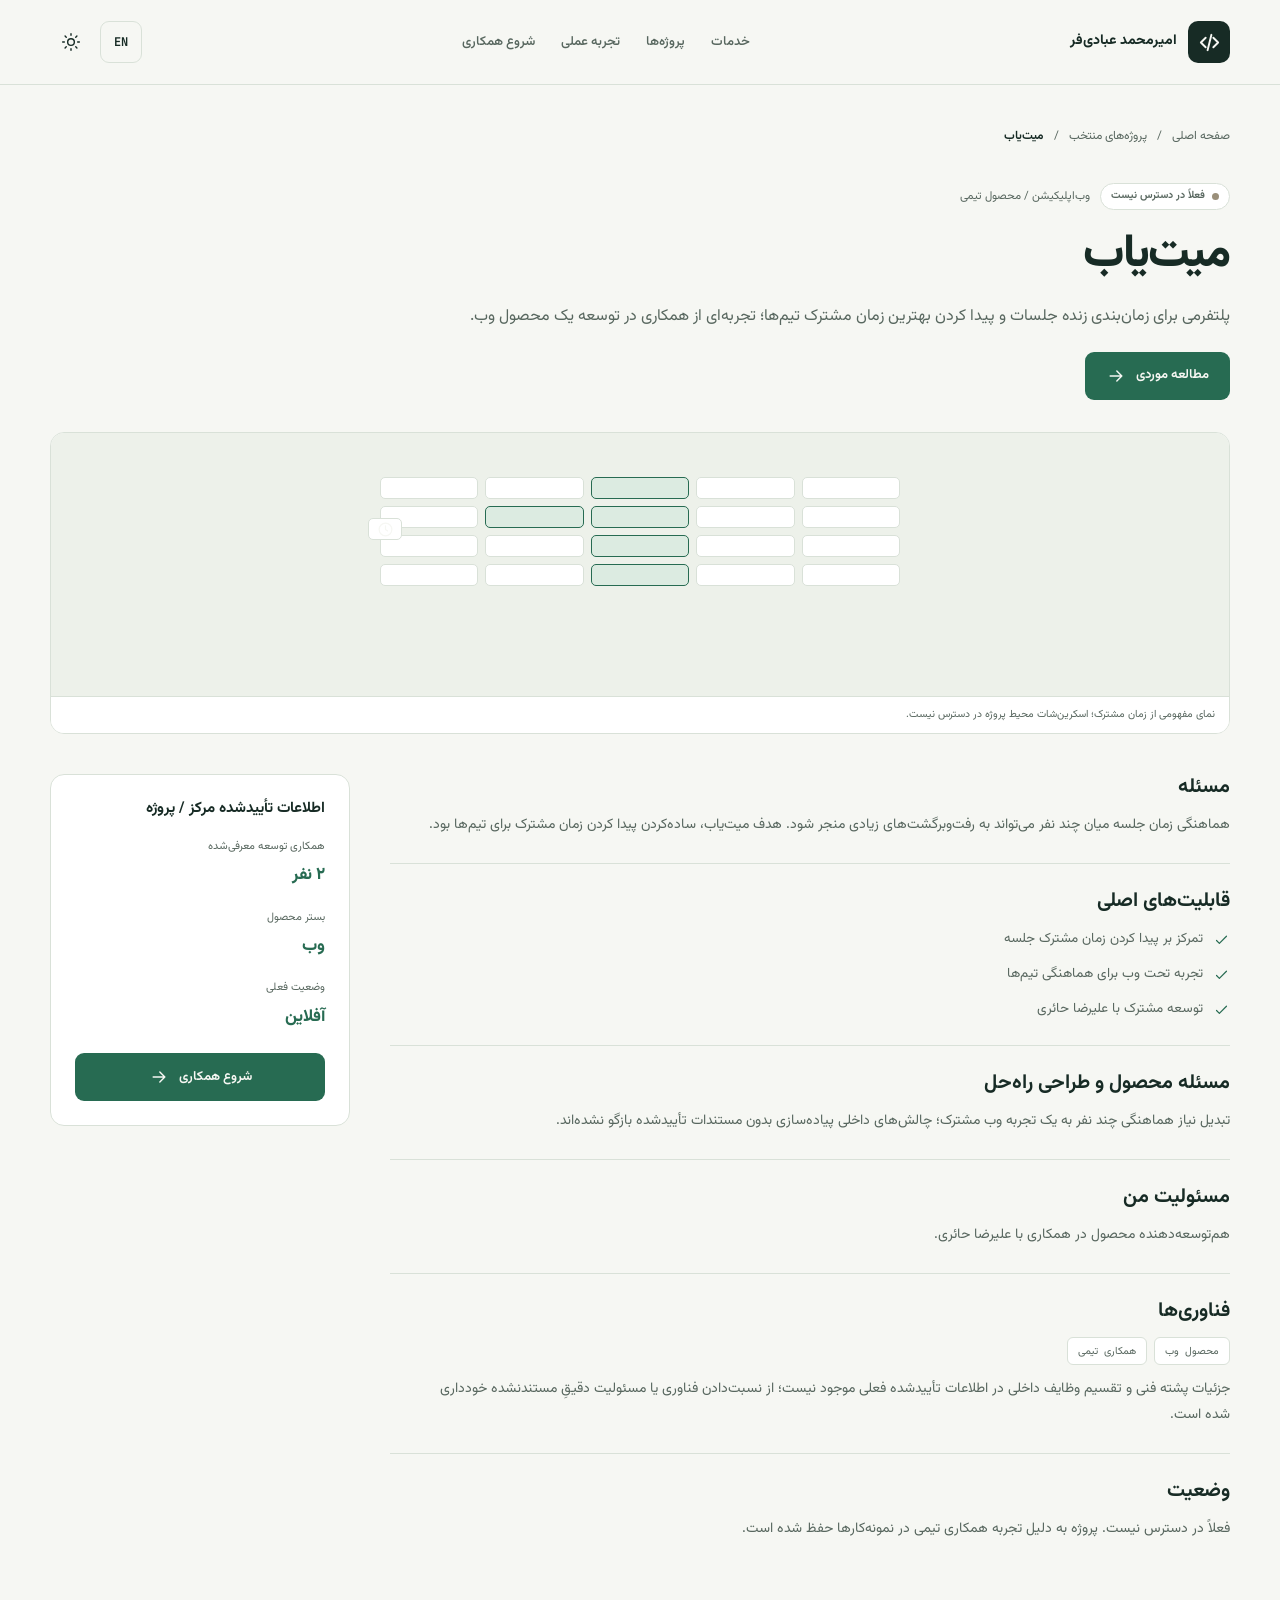
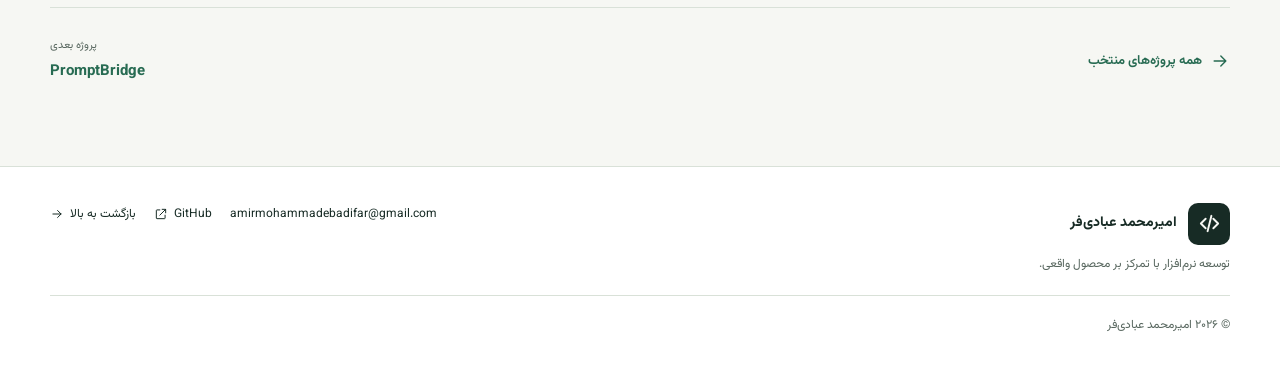
==== projects/meetyab/index.html @ 747ad08b "feat: rebuild bilingual portfolio with services, case studies and client contact Co-authored-by: are" ====
<!DOCTYPE html>
<html lang="fa-IR" dir="rtl" id="top">
<head>
<meta charset="utf-8">
<meta name="viewport" content="width=device-width, initial-scale=1">
<meta name="color-scheme" content="light dark">
<meta name="theme-color" content="#f6f7f3">
<title>میت‌یاب | undefined | امیرمحمد عبادی‌فر</title>
<meta name="description" content="پلتفرمی برای زمان‌بندی زنده جلسات و پیدا کردن بهترین زمان مشترک تیم‌ها؛ تجربه‌ای از همکاری در توسعه یک محصول وب.">
<meta name="author" content="امیرمحمد عبادی‌فر">
<meta name="robots" content="index, follow, max-image-preview:large">
<link rel="canonical" href="https://amirebadifar.ir/projects/meetyab/">
<link rel="alternate" hreflang="fa" href="https://amirebadifar.ir/projects/meetyab/">
<link rel="alternate" hreflang="en" href="https://amirebadifar.ir/en/projects/meetyab/">
<link rel="alternate" hreflang="x-default" href="https://amirebadifar.ir/projects/meetyab/">
<meta property="og:type" content="article">
<meta property="og:locale" content="fa_IR">
<meta property="og:locale:alternate" content="en_US">
<meta property="og:site_name" content="امیرمحمد عبادی‌فر">
<meta property="og:title" content="میت‌یاب | undefined | امیرمحمد عبادی‌فر">
<meta property="og:description" content="پلتفرمی برای زمان‌بندی زنده جلسات و پیدا کردن بهترین زمان مشترک تیم‌ها؛ تجربه‌ای از همکاری در توسعه یک محصول وب.">
<meta property="og:url" content="https://amirebadifar.ir/projects/meetyab/">
<meta property="og:image" content="https://amirebadifar.ir/assets/images/social-card.png">
<meta property="og:image:width" content="1200"><meta property="og:image:height" content="630">
<meta property="og:image:alt" content="میت‌یاب | undefined | امیرمحمد عبادی‌فر">
<meta name="twitter:card" content="summary_large_image">
<meta name="twitter:title" content="میت‌یاب | undefined | امیرمحمد عبادی‌فر"><meta name="twitter:description" content="پلتفرمی برای زمان‌بندی زنده جلسات و پیدا کردن بهترین زمان مشترک تیم‌ها؛ تجربه‌ای از همکاری در توسعه یک محصول وب.">
<meta name="twitter:image" content="https://amirebadifar.ir/assets/images/social-card.png">
<link rel="icon" href="/favicon.svg" type="image/svg+xml">
<link rel="icon" href="/assets/images/icon-192.png" type="image/png" sizes="192x192">
<link rel="apple-touch-icon" href="/assets/images/apple-touch-icon.png">
<link rel="manifest" href="/site.webmanifest">
<link rel="preload" href="/assets/fonts/vazirmatn-arabic.woff2" as="font" type="font/woff2" crossorigin>
<link rel="stylesheet" href="/assets/styles.css">
<script>
(() => { let t='light'; try { const s=localStorage.getItem('ae-theme'); t=s==='dark'||s==='light'?s:(matchMedia('(prefers-color-scheme: dark)').matches?'dark':'light'); } catch (_) { try { t=matchMedia('(prefers-color-scheme: dark)').matches?'dark':'light'; } catch (_) {} } document.documentElement.dataset.theme=t; document.querySelector('meta[name="theme-color"]').content=t==='dark'?'#101915':'#f6f7f3'; })();
</script>
<script type="application/ld+json">{
  "@context": "https://schema.org",
  "@graph": [
    {
      "@type": "WebSite",
      "@id": "https://amirebadifar.ir/#website",
      "url": "https://amirebadifar.ir/",
      "name": "امیرمحمد عبادی‌فر",
      "inLanguage": "fa-IR",
      "publisher": {
        "@id": "https://amirebadifar.ir/#person"
      }
    },
    {
      "@type": "Person",
      "@id": "https://amirebadifar.ir/#person",
      "name": "امیرمحمد عبادی‌فر",
      "alternateName": [
        "امیرمحمد عبادی‌فر",
        "Amir Mohammad Ebadifar",
        "Amir Ebadifar"
      ],
      "url": "https://amirebadifar.ir/",
      "jobTitle": "Full-Stack Developer with a strong focus on .NET Backend Development",
      "email": "amirmohammadebadifar@gmail.com",
      "telephone": "+989944824375",
      "sameAs": [
        "https://github.com/amirebadifar87"
      ],
      "knowsAbout": [
        "C#",
        "ASP.NET Core",
        "Entity Framework Core",
        "REST API",
        "Software Architecture",
        "SQL Server",
        "Redis",
        "MongoDB",
        "Meilisearch",
        "Blazor",
        "ML.NET",
        "Semantic Kernel",
        "Docker",
        "Linux",
        "Git",
        "NestJS"
      ]
    },
    {
      "@type": "CreativeWork",
      "@id": "https://amirebadifar.ir/projects/meetyab/#project",
      "name": "میت‌یاب",
      "description": "پلتفرمی برای زمان‌بندی زنده جلسات و پیدا کردن بهترین زمان مشترک تیم‌ها؛ تجربه‌ای از همکاری در توسعه یک محصول وب.",
      "url": "https://amirebadifar.ir/projects/meetyab/",
      "inLanguage": "fa-IR",
      "creator": {
        "@id": "https://amirebadifar.ir/#person"
      },
      "creativeWorkStatus": "Currently unavailable"
    },
    {
      "@type": "BreadcrumbList",
      "itemListElement": [
        {
          "@type": "ListItem",
          "position": 1,
          "name": "صفحه اصلی",
          "item": "https://amirebadifar.ir/"
        },
        {
          "@type": "ListItem",
          "position": 2,
          "name": "پروژه‌های منتخب",
          "item": "https://amirebadifar.ir/#projects"
        },
        {
          "@type": "ListItem",
          "position": 3,
          "name": "میت‌یاب",
          "item": "https://amirebadifar.ir/projects/meetyab/"
        }
      ]
    }
  ]
}</script>
<script type="application/json" id="site-data">{
  "lang": "fa",
  "messages": {
    "eyebrow": "شروع همکاری",
    "heading": "ایده‌ای برای یک محصول نرم‌افزاری دارید؟",
    "intro": "خوشحال می‌شوم درباره آن صحبت کنیم و راهکار مناسبی برای پیاده‌سازی‌اش پیدا کنیم.",
    "emailLabel": "ایمیل",
    "phoneLabel": "تماس مستقیم",
    "githubLabel": "گیت‌هاب",
    "pdf": "دریافت رزومه PDF",
    "print": "چاپ رزومه",
    "formTitle": "درباره پروژه‌تان بنویسید",
    "formNote": "این فرم اطلاعات را به سرور ارسال نمی‌کند؛ پس از اعتبارسنجی، متن درخواست را برای ارسال از طریق برنامه ایمیل شما آماده می‌کند.",
    "name": "نام شما",
    "email": "ایمیل شما",
    "type": "نوع همکاری",
    "message": "توضیح پروژه",
    "namePlaceholder": "نام یا نام کسب‌وکار",
    "emailPlaceholder": "you@example.com",
    "messagePlaceholder": "مسئله، هدف و خروجی مورد انتظار شما چیست؟",
    "types": [
      "وب‌سایت یا سامانه اختصاصی",
      "Backend و API",
      "پنل مدیریت / سامانه سازمانی",
      "پایگاه داده یا یکپارچه‌سازی",
      "قابلیت هوش مصنوعی",
      "استقرار یا همکاری دیگر"
    ],
    "submit": "آماده‌سازی ایمیل درخواست",
    "copy": "کپی متن درخواست",
    "required": "این فیلد الزامی است.",
    "invalidEmail": "یک ایمیل معتبر وارد کنید.",
    "shortMessage": "لطفاً توضیح پروژه را حداقل در ۲۰ کاراکتر بنویسید.",
    "prepared": "متن درخواست آماده شد. اگر برنامه ایمیل باز نشد، از دکمه کپی متن استفاده کنید و به نشانی بالا ایمیل بزنید.",
    "copied": "متن درخواست کپی شد؛ آن را در ایمیل خود قرار دهید.",
    "copyFailed": "کپی خودکار ممکن نیست؛ متن فرم را به‌صورت دستی انتخاب کنید.",
    "mailSubject": "درخواست همکاری روی پروژه نرم‌افزاری",
    "mailName": "نام",
    "mailEmail": "ایمیل",
    "mailType": "نوع همکاری",
    "mailMessage": "توضیح پروژه"
  },
  "email": "amirmohammadebadifar@gmail.com",
  "siteUrl": "https://amirebadifar.ir/"
}</script>
<script src="/assets/main.js" defer></script>
<noscript><style>.theme-toggle,.menu-toggle,.print-trigger,.copy-request{display:none!important}.primary-nav{display:flex!important;position:static!important;flex-wrap:wrap}.reading-progress{display:none}[data-reveal]{opacity:1!important;transform:none!important}</style></noscript>
</head>
<body>
<svg class="svg-symbols" xmlns="http://www.w3.org/2000/svg" aria-hidden="true" focusable="false">
  <symbol id="i-logo" viewBox="0 0 24 24"><path d="m8 7-5 5 5 5M16 7l5 5-5 5M14 4l-4 16"/></symbol>
  <symbol id="i-arrow" viewBox="0 0 24 24"><path d="M5 12h14m-6-6 6 6-6 6"/></symbol>
  <symbol id="i-external" viewBox="0 0 24 24"><path d="M14 4h6v6M20 4 10 14M19 14v5a1 1 0 0 1-1 1H5a1 1 0 0 1-1-1V6a1 1 0 0 1 1-1h5"/></symbol>
  <symbol id="i-mail" viewBox="0 0 24 24"><rect x="3" y="5" width="18" height="14" rx="2"/><path d="m3 7 9 6 9-6"/></symbol>
  <symbol id="i-phone" viewBox="0 0 24 24"><path d="M5 4h4l2 5-2.5 1.5a12 12 0 0 0 5 5L15 13l5 2v4a2 2 0 0 1-2 2A16 16 0 0 1 3 6a2 2 0 0 1 2-2Z"/></symbol>
  <symbol id="i-github" viewBox="0 0 24 24"><path d="M12 2a10 10 0 0 0-3.16 19.49c.5.09.68-.22.68-.48v-1.7c-2.78.6-3.37-1.34-3.37-1.34-.45-1.16-1.11-1.47-1.11-1.47-.91-.62.07-.61.07-.61 1 .07 1.53 1.03 1.53 1.03.9 1.53 2.34 1.09 2.91.83.09-.65.35-1.09.63-1.34-2.22-.25-4.56-1.11-4.56-4.94 0-1.09.39-1.98 1.03-2.68-.1-.25-.45-1.27.1-2.65 0 0 .84-.27 2.75 1.02A9.56 9.56 0 0 1 12 6.8c.85 0 1.71.11 2.51.34 1.91-1.29 2.75-1.02 2.75-1.02.55 1.38.2 2.4.1 2.65.64.7 1.03 1.59 1.03 2.68 0 3.84-2.34 4.68-4.57 4.93.36.31.68.92.68 1.85v2.74c0 .27.18.58.69.48A10 10 0 0 0 12 2Z"/></symbol>
  <symbol id="i-sun" viewBox="0 0 24 24"><circle cx="12" cy="12" r="4"/><path d="M12 2v2m0 16v2M2 12h2m16 0h2M4.9 4.9l1.4 1.4m11.4 11.4 1.4 1.4M19.1 4.9l-1.4 1.4M6.3 17.7l-1.4 1.4"/></symbol>
  <symbol id="i-moon" viewBox="0 0 24 24"><path d="M20 14.5A8.5 8.5 0 0 1 9.5 4 8.5 8.5 0 1 0 20 14.5Z"/></symbol>
  <symbol id="i-menu" viewBox="0 0 24 24"><path d="M4 7h16M4 12h16M4 17h16"/></symbol>
  <symbol id="i-close" viewBox="0 0 24 24"><path d="m6 6 12 12M18 6 6 18"/></symbol>
  <symbol id="i-download" viewBox="0 0 24 24"><path d="M12 3v12m-5-5 5 5 5-5M4 17v3h16v-3"/></symbol>
  <symbol id="i-print" viewBox="0 0 24 24"><path d="M7 8V3h10v5M7 17H4V9h16v8h-3M7 14h10v7H7z"/></symbol>
  <symbol id="i-copy" viewBox="0 0 24 24"><rect x="8" y="8" width="12" height="12" rx="2"/><path d="M16 8V4H4v12h4"/></symbol>
  <symbol id="i-check" viewBox="0 0 24 24"><path d="m5 12 4 4L19 6"/></symbol>
  <symbol id="i-layout" viewBox="0 0 24 24"><rect x="3" y="4" width="18" height="16" rx="2"/><path d="M3 9h18M9 9v11"/></symbol>
  <symbol id="i-code" viewBox="0 0 24 24"><path d="m8 7-5 5 5 5M16 7l5 5-5 5M14 4l-4 16"/></symbol>
  <symbol id="i-dashboard" viewBox="0 0 24 24"><rect x="3" y="3" width="8" height="8" rx="1"/><rect x="13" y="3" width="8" height="5" rx="1"/><rect x="13" y="10" width="8" height="11" rx="1"/><rect x="3" y="13" width="8" height="8" rx="1"/></symbol>
  <symbol id="i-database" viewBox="0 0 24 24"><ellipse cx="12" cy="5" rx="8" ry="3"/><path d="M4 5v14c0 1.7 3.6 3 8 3s8-1.3 8-3V5M4 12c0 1.7 3.6 3 8 3s8-1.3 8-3"/></symbol>
  <symbol id="i-link" viewBox="0 0 24 24"><path d="M10 13a5 5 0 0 0 7 0l3-3a5 5 0 0 0-7-7l-1.5 1.5M14 11a5 5 0 0 0-7 0l-3 3a5 5 0 0 0 7 7l1.5-1.5"/></symbol>
  <symbol id="i-spark" viewBox="0 0 24 24"><path d="m12 3 2.2 6.8L21 12l-6.8 2.2L12 21l-2.2-6.8L3 12l6.8-2.2L12 3Z"/></symbol>
  <symbol id="i-server" viewBox="0 0 24 24"><rect x="3" y="4" width="18" height="7" rx="2"/><rect x="3" y="13" width="18" height="7" rx="2"/><path d="M7 7.5h.01M7 16.5h.01M11 7.5h6M11 16.5h6"/></symbol>
  <symbol id="i-heart" viewBox="0 0 24 24"><path d="M12 20s-8-4.8-8-10a4.5 4.5 0 0 1 8-2.8A4.5 4.5 0 0 1 20 10c0 5.2-8 10-8 10Z"/></symbol>
  <symbol id="i-clock" viewBox="0 0 24 24"><circle cx="12" cy="12" r="9"/><path d="M12 7v5l3 2"/></symbol>
</svg>
<a class="skip-link" href="#main">رفتن به محتوای اصلی</a>
<header class="site-header" id="site-header">
  <div class="reading-progress" id="reading-progress" aria-hidden="true"></div>
  <div class="container header-inner">
    <a class="brand" href="/" aria-label="امیرمحمد عبادی‌فر"><span class="brand-mark" aria-hidden="true"><svg class="icon " aria-hidden="true" focusable="false"><use href="#i-logo"></use></svg></span><span class="brand-name">امیرمحمد عبادی‌فر</span></a>
    <nav class="primary-nav" id="primary-nav" aria-label="ناوبری اصلی"><a href="/#services">خدمات</a><a href="/#projects">پروژه‌ها</a><a href="/#experience">تجربه عملی</a><a href="/#contact">شروع همکاری</a></nav>
    <div class="header-actions">
      <a class="language-link" href="/en/projects/meetyab/" hreflang="en" lang="en" aria-label="EN — English version">EN</a>
      <button class="icon-button theme-toggle" id="theme-toggle" type="button" aria-pressed="false" aria-label="تغییر حالت روشن و تاریک"><svg class="icon theme-sun" aria-hidden="true" focusable="false"><use href="#i-sun"></use></svg><svg class="icon theme-moon" aria-hidden="true" focusable="false"><use href="#i-moon"></use></svg></button>
      <button class="icon-button menu-toggle" id="menu-toggle" type="button" aria-expanded="false" aria-controls="primary-nav" aria-label="باز کردن منو"><svg class="icon menu-open" aria-hidden="true" focusable="false"><use href="#i-menu"></use></svg><svg class="icon menu-close" aria-hidden="true" focusable="false"><use href="#i-close"></use></svg></button>
    </div>
  </div>
</header>
<main id="main" class="detail-main"><div class="container">
<nav class="breadcrumb" aria-label="مسیر صفحه"><a href="/">صفحه اصلی</a><span aria-hidden="true">/</span><a href="/#projects">پروژه‌های منتخب</a><span aria-hidden="true">/</span><span aria-current="page">میت‌یاب</span></nav>
<header class="detail-hero" data-reveal><div class="project-meta"><span class="status-badge status-unavailable"><span class="status-dot" aria-hidden="true"></span>فعلاً در دسترس نیست</span><span>وب‌اپلیکیشن / محصول تیمی</span></div><h1>میت‌یاب</h1><p class="detail-summary">پلتفرمی برای زمان‌بندی زنده جلسات و پیدا کردن بهترین زمان مشترک تیم‌ها؛ تجربه‌ای از همکاری در توسعه یک محصول وب.</p><div class="project-links"><a class="button button-primary" href="/projects/meetyab/">مطالعه موردی <svg class="icon " aria-hidden="true" focusable="false"><use href="#i-arrow"></use></svg></a></div></header>
<div class="detail-visual" data-reveal><figure class="project-media concept-media"><div class="time-grid" aria-hidden="true"><span class=""></span><span class=""></span><span class="is-shared"></span><span class=""></span><span class=""></span><span class=""></span><span class=""></span><span class="is-shared"></span><span class="is-shared"></span><span class=""></span><span class=""></span><span class=""></span><span class="is-shared"></span><span class=""></span><span class=""></span><span class=""></span><span class=""></span><span class="is-shared"></span><span class=""></span><span class=""></span><span class="time-cursor"><svg class="icon " aria-hidden="true" focusable="false"><use href="#i-clock"></use></svg></span></div><figcaption>نمای مفهومی از زمان مشترک؛ اسکرین‌شات محیط پروژه در دسترس نیست.</figcaption></figure></div>
<div class="detail-grid"><article class="detail-content">
<section data-reveal><h2>مسئله</h2><p>هماهنگی زمان جلسه میان چند نفر می‌تواند به رفت‌وبرگشت‌های زیادی منجر شود. هدف میت‌یاب، ساده‌کردن پیدا کردن زمان مشترک برای تیم‌ها بود.</p></section>
<section data-reveal><h2>قابلیت‌های اصلی</h2><ul class="feature-list"><li><svg class="icon " aria-hidden="true" focusable="false"><use href="#i-check"></use></svg>تمرکز بر پیدا کردن زمان مشترک جلسه</li><li><svg class="icon " aria-hidden="true" focusable="false"><use href="#i-check"></use></svg>تجربه تحت وب برای هماهنگی تیم‌ها</li><li><svg class="icon " aria-hidden="true" focusable="false"><use href="#i-check"></use></svg>توسعه مشترک با علیرضا حائری</li></ul></section>
<section data-reveal><h2>مسئله محصول و طراحی راه‌حل</h2><p>تبدیل نیاز هماهنگی چند نفر به یک تجربه وب مشترک؛ چالش‌های داخلی پیاده‌سازی بدون مستندات تأییدشده بازگو نشده‌اند.</p></section>
<section data-reveal><h2>مسئولیت من</h2><p>هم‌توسعه‌دهنده محصول در همکاری با علیرضا حائری.</p></section>
<section data-reveal><h2>فناوری‌ها</h2><ul class="tag-list" aria-label="محصول وب, همکاری تیمی"><li>محصول وب</li><li>همکاری تیمی</li></ul><p class="tech-note">جزئیات پشته فنی و تقسیم وظایف داخلی در اطلاعات تأییدشده فعلی موجود نیست؛ از نسبت‌دادن فناوری یا مسئولیت دقیقِ مستندنشده خودداری شده است.</p></section>
<section data-reveal><h2>وضعیت</h2><p>فعلاً در دسترس نیست. پروژه به دلیل تجربه همکاری تیمی در نمونه‌کارها حفظ شده است.</p></section>
</article><aside class="detail-aside" data-reveal><h2>اطلاعات تأییدشده مرکز / پروژه</h2><dl><div><dt>همکاری توسعه معرفی‌شده</dt><dd>۲ نفر</dd></div><div><dt>بستر محصول</dt><dd>وب</dd></div><div><dt>وضعیت فعلی</dt><dd>آفلاین</dd></div></dl><a class="button button-primary" href="/#contact">شروع همکاری <svg class="icon " aria-hidden="true" focusable="false"><use href="#i-arrow"></use></svg></a></aside></div>
<nav class="detail-nav" aria-label="همه پروژه‌های منتخب"><a class="text-link" href="/#projects"><svg class="icon " aria-hidden="true" focusable="false"><use href="#i-arrow"></use></svg> همه پروژه‌های منتخب</a><a class="next-project" href="/projects/promptbridge/"><span>پروژه بعدی</span><strong>PromptBridge</strong><svg class="icon " aria-hidden="true" focusable="false"><use href="#i-arrow"></use></svg></a></nav>
</div></main><footer class="site-footer"><div class="container footer-inner">
  <div><a class="brand footer-brand" href="/"><span class="brand-mark" aria-hidden="true"><svg class="icon " aria-hidden="true" focusable="false"><use href="#i-logo"></use></svg></span><span>امیرمحمد عبادی‌فر</span></a><p>توسعه نرم‌افزار با تمرکز بر محصول واقعی.</p></div>
  <div class="footer-links"><a href="mailto:amirmohammadebadifar@gmail.com">amirmohammadebadifar@gmail.com</a><a href="https://github.com/amirebadifar87" rel="me noopener" target="_blank">GitHub <svg class="icon " aria-hidden="true" focusable="false"><use href="#i-external"></use></svg></a><a href="#top" class="back-top">بازگشت به بالا <svg class="icon " aria-hidden="true" focusable="false"><use href="#i-arrow"></use></svg></a></div>
  <p class="copyright">© <span id="copyright-year">2026</span> امیرمحمد عبادی‌فر</p>
</div></footer>
<div class="toast" id="toast" role="status" aria-live="polite"><span id="toast-message"></span></div>
</body></html>
---- assets/styles.css ----
/* Amir Mohammad Ebadifar — minimal modern portfolio. Local fonts; no framework or CDN. */
@font-face{font-family:Vazirmatn;font-style:normal;font-weight:100 900;font-display:swap;src:url("fonts/vazirmatn-arabic.woff2") format("woff2");unicode-range:U+0600-06FF,U+0750-077F,U+0870-088E,U+0890-0891,U+0897-08E1,U+08E3-08FF,U+200C-200E,U+2010-2011,U+204F,U+2E41,U+FB50-FDFF,U+FE70-FE74,U+FE76-FEFC}
@font-face{font-family:Vazirmatn;font-style:normal;font-weight:100 900;font-display:swap;src:url("fonts/vazirmatn-latin.woff2") format("woff2");unicode-range:U+0000-00FF,U+0131,U+0152-0153,U+02BB-02BC,U+02C6,U+02DA,U+02DC,U+0304,U+0308,U+0329,U+2000-206F,U+20AC,U+2122,U+2191,U+2193,U+2212,U+2215,U+FEFF,U+FFFD}
@font-face{font-family:"Space Grotesk";font-style:normal;font-weight:300 700;font-display:swap;src:url("fonts/space-grotesk-latin.woff2") format("woff2")}
@font-face{font-family:"JetBrains Mono";font-style:normal;font-weight:100 800;font-display:swap;src:url("fonts/jetbrains-mono-latin.woff2") format("woff2")}

:root{--bg:#f6f7f3;--surface:#fff;--soft:#edf1ea;--ink:#172b25;--muted:#58675f;--accent:#276b52;--accent-hover:#1c5540;--accent-soft:#dcebe1;--line:#d9e1d8;--header-bg:rgba(246,247,243,.94);--shadow:0 16px 44px rgba(23,43,37,.06);--container:1180px;--header-height:84px;--radius:14px;color-scheme:light}
:root[data-theme="dark"]{--bg:#101915;--surface:#17221d;--soft:#131e19;--ink:#e7efe9;--muted:#a3b4aa;--accent:#9ed8b6;--accent-hover:#c2ecd3;--accent-soft:#1d352a;--line:#2b3b32;--header-bg:rgba(16,25,21,.94);--shadow:0 16px 44px rgba(0,0,0,.16);color-scheme:dark}
*,*::before,*::after{box-sizing:border-box}
html{scroll-behavior:smooth;scroll-padding-top:calc(var(--header-height) + 24px)}
body{margin:0;background:var(--bg);color:var(--ink);font-family:Vazirmatn,Tahoma,sans-serif;font-size:15px;line-height:1.85;-webkit-font-smoothing:antialiased}
html[lang="en"] body{font-family:"Space Grotesk",Vazirmatn,sans-serif;line-height:1.7}
body,button,a{-webkit-tap-highlight-color:transparent}
button,input,select,textarea{font:inherit}
button,a{touch-action:manipulation}
button{cursor:pointer;color:inherit}
a{color:inherit;text-decoration:none}
svg{display:block}
h1,h2,h3,h4,p{margin-top:0}
h1,h2,h3{text-wrap:balance;line-height:1.35}
p{text-wrap:pretty}
ul,ol{margin:0;padding:0}
::selection{background:var(--accent-soft);color:var(--ink)}
:focus-visible{outline:3px solid var(--accent);outline-offset:4px;border-radius:4px}
[hidden]{display:none!important}
.container{width:min(var(--container),calc(100% - 72px));margin-inline:auto}
.icon{width:20px;height:20px;flex:0 0 auto;fill:none;stroke:currentColor;stroke-width:1.7;stroke-linecap:round;stroke-linejoin:round}
.svg-symbols{position:absolute;width:0;height:0;overflow:hidden;pointer-events:none}
.skip-link{position:fixed;top:-100px;inset-inline-start:24px;z-index:200;padding:12px 22px;background:var(--accent);color:var(--bg);border-radius:8px;font-weight:700}
.skip-link:focus{top:12px}
.button{display:inline-flex;align-items:center;justify-content:center;gap:10px;min-height:48px;padding:11px 20px;border:1px solid transparent;border-radius:9px;font-size:13px;font-weight:650;line-height:1.6;transition:background .2s,border-color .2s,transform .2s}
.button:hover{transform:translateY(-1px)}
.button-primary{background:var(--accent);color:var(--bg)}
.button-primary:hover{background:var(--accent-hover)}
.button-secondary{border-color:var(--line);background:var(--surface)}
.button-secondary:hover{border-color:var(--accent)}
.button-quiet{background:transparent;border-color:var(--line)}
.button-quiet:hover{background:var(--soft)}
.text-link{display:inline-flex;align-items:center;gap:8px;font-size:13px;font-weight:650;color:var(--accent)}
.text-link:hover{text-decoration:underline;text-underline-offset:4px}
.icon-button{display:inline-grid;place-items:center;width:42px;height:42px;padding:0;border:1px solid transparent;border-radius:9px;background:transparent}
.icon-button:hover{background:var(--soft);border-color:var(--line)}
.eyebrow{display:flex;align-items:center;gap:14px;margin-bottom:14px;font-size:11px;font-weight:700;letter-spacing:.08em;color:var(--accent);text-transform:uppercase}
html[lang="fa"] .eyebrow{letter-spacing:0;font-size:12px}
.section-number{font-family:"JetBrains Mono",monospace;color:var(--muted);font-weight:500}
.section-number::before{content:"/";margin-inline-end:8px;color:var(--line)}
.section{padding-block:88px;border-top:1px solid var(--line)}
.section-head{max-width:720px;margin-bottom:42px}
.section-head h2{margin-bottom:14px;font-size:clamp(25px,3vw,36px);font-weight:750;letter-spacing:-.02em}
.section-intro{margin-bottom:0;color:var(--muted);font-size:15px}
.tag-list{display:flex;flex-wrap:wrap;gap:7px;list-style:none}
.tag-list li{padding:4px 10px;border:1px solid var(--line);border-radius:6px;background:var(--surface);font-family:"JetBrains Mono",Vazirmatn,monospace;font-size:10.5px;line-height:1.7;color:var(--muted)}
.tech-note{margin:12px 0 0;color:var(--muted);font-size:12px}

/* Header */
.site-header{position:sticky;top:0;z-index:50;background:var(--header-bg);border-bottom:1px solid var(--line);backdrop-filter:blur(14px);-webkit-backdrop-filter:blur(14px)}
.reading-progress{position:absolute;inset-block-start:0;inset-inline:0;height:2px;background:var(--accent);transform:scaleX(0);transform-origin:left center}
html[dir="rtl"] .reading-progress{transform-origin:right center}
.header-inner{min-height:var(--header-height);display:flex;align-items:center;justify-content:space-between;gap:24px}
.brand{display:inline-flex;align-items:center;gap:11px;flex-shrink:0;font-weight:750;font-size:14px}
.brand-mark{display:inline-grid;place-items:center;width:42px;height:42px;flex:0 0 auto;background:var(--ink);color:var(--bg);border-radius:10px}
.brand-mark .icon{width:23px;height:23px;stroke-width:2}
.primary-nav{display:flex;align-items:center;gap:26px}
.primary-nav>a{position:relative;padding:9px 0;font-size:13px;font-weight:550;color:var(--muted)}
.primary-nav>a:hover,.primary-nav>a[aria-current]{color:var(--accent)}
.primary-nav>a[aria-current]::after{position:absolute;inset-block-end:2px;inset-inline-start:50%;width:4px;height:4px;border-radius:50%;background:var(--accent);content:""}
.header-actions{display:flex;align-items:center;gap:8px}
.language-link{display:inline-grid;place-items:center;min-width:42px;height:42px;padding-inline:8px;border:1px solid var(--line);border-radius:9px;font-family:"JetBrains Mono",Vazirmatn,monospace;font-size:12px;font-weight:700}
.language-link:hover{border-color:var(--accent);color:var(--accent)}
.theme-moon,.menu-close{display:none}
[data-theme="dark"] .theme-sun{display:none}
[data-theme="dark"] .theme-moon{display:block}
.menu-toggle{display:none}
.nav-open .menu-open{display:none}
.nav-open .menu-close{display:block}

/* Hero */
.hero{padding-block:76px 84px;overflow:hidden}
.hero-grid{display:grid;grid-template-columns:minmax(0,1.08fr) minmax(340px,.92fr);gap:56px;align-items:center}
.hero-kicker{display:flex;align-items:center;gap:9px;margin-bottom:18px;color:var(--muted);font-size:12px;font-weight:600}
.availability-dot,.status-dot{width:7px;height:7px;border-radius:50%;background:var(--accent);flex:0 0 auto}
.hero-role{margin-bottom:14px;font-family:"JetBrains Mono",monospace;font-size:12px;color:var(--accent);text-align:start}
.hero h1{margin-bottom:20px;font-size:clamp(34px,4.6vw,56px);font-weight:800;letter-spacing:-.035em;line-height:1.25}
html[lang="fa"] .hero h1{letter-spacing:-.02em;line-height:1.45}
.accent-text{color:var(--accent)}
.hero-intro{max-width:600px;margin-bottom:16px;color:var(--muted);font-size:15.5px}
.hero-experience{display:flex;align-items:center;gap:8px;margin-bottom:26px;font-size:13px;font-weight:650}
.hero-experience .icon{width:17px;height:17px;color:var(--accent)}
.hero-actions{display:flex;flex-wrap:wrap;align-items:center;gap:12px}
.hero-resume{margin-inline-start:4px}
.hero-product{border:1px solid var(--line);border-radius:var(--radius);background:var(--surface);box-shadow:var(--shadow);overflow:hidden}
.product-panel-head{display:flex;align-items:center;justify-content:space-between;gap:12px;padding:14px 18px;border-bottom:1px solid var(--line);font-size:11px;color:var(--muted)}
.product-panel-body{padding:20px}
.product-panel-body h2{margin-bottom:6px;font-size:17px}
.product-panel-body p{margin-bottom:12px;color:var(--muted);font-size:12px}

/* Project media: genuine published image, or clearly labelled documentation/concept motifs. */
.project-media{position:relative;margin:0;background:var(--soft);overflow:hidden}
.project-media img{position:relative;z-index:1;display:block;width:100%;height:100%;object-fit:cover;aspect-ratio:16/10}
.project-media figcaption{position:relative;z-index:2;padding:9px 14px;border-top:1px solid var(--line);background:var(--surface);color:var(--muted);font-size:10.5px;line-height:1.7}
.media-fallback{position:absolute;inset:0;display:grid;place-content:center;gap:10px;padding:24px;text-align:center;color:var(--muted)}
.fallback-domain{font-family:"JetBrains Mono",monospace;font-size:12px}
.fallback-mark{display:grid;place-items:center;width:54px;height:54px;margin-inline:auto;border:1px solid var(--line);border-radius:50%;color:var(--accent)}
.fallback-title{max-width:320px;margin-inline:auto;font-size:15px;font-weight:700;color:var(--ink);line-height:1.8}
.fallback-note{max-width:340px;margin-inline:auto;font-size:10px;line-height:1.7}
.real-media.image-failed img{opacity:0}
.hero-media img{aspect-ratio:16/10}
.featured-visual .project-media img{aspect-ratio:16/11}
.card-visual .project-media img{aspect-ratio:16/9}
.detail-visual .project-media img{aspect-ratio:16/8;max-height:560px}
.status-badge{display:inline-flex;align-items:center;gap:7px;padding:4px 10px;border:1px solid var(--line);border-radius:999px;background:var(--surface);font-size:10.5px;font-weight:650;line-height:1.6;white-space:nowrap}
.status-live .status-dot{background:#2f8f62}
.status-unavailable .status-dot{background:#9a8f7a}
.status-open-source .status-dot{background:var(--accent)}
.project-meta{display:flex;flex-wrap:wrap;align-items:center;gap:10px;margin-bottom:14px;color:var(--muted);font-size:11.5px}
.project-links{display:flex;flex-wrap:wrap;align-items:center;gap:14px;margin-top:20px}

/* About */
.about-grid{display:grid;grid-template-columns:minmax(0,1.2fr) minmax(300px,.8fr);gap:48px;align-items:start}
.about-copy p{margin-bottom:16px;color:var(--muted);font-size:15px}
.about-copy p:last-child{margin-bottom:0}
.fact-grid{display:grid;grid-template-columns:1fr 1fr;gap:12px;margin:0}
.fact-grid>div{padding:18px;border:1px solid var(--line);border-radius:11px;background:var(--surface)}
.fact-grid dt{margin-bottom:6px;color:var(--muted);font-size:11px}
.fact-grid dd{margin:0;font-size:16px;font-weight:750;color:var(--accent)}

/* Services */
.services-grid{display:grid;grid-template-columns:repeat(3,minmax(0,1fr));gap:16px}
.service-card{display:flex;flex-direction:column;padding:24px;border:1px solid var(--line);border-radius:var(--radius);background:var(--surface)}
.service-card:first-child{grid-column:span 2}
.service-top{display:flex;align-items:center;justify-content:space-between;margin-bottom:18px}
.service-icon{display:grid;place-items:center;width:42px;height:42px;border-radius:10px;background:var(--accent-soft);color:var(--accent)}
.service-index{font-family:"JetBrains Mono",monospace;font-size:11px;color:var(--muted)}
.service-card h3{margin-bottom:10px;font-size:17px}
.service-card>p{margin-bottom:16px;color:var(--muted);font-size:13px}
.service-deliverable{display:flex;align-items:center;gap:7px;margin-top:auto!important;margin-bottom:0!important;padding-top:14px;border-top:1px solid var(--line);font-size:11.5px!important;color:var(--accent)!important;font-weight:600}
.service-deliverable .icon{width:15px;height:15px}

/* Skills */
.skills-grid{display:grid;grid-template-columns:repeat(3,minmax(0,1fr));gap:16px}
.skill-group{padding:22px;border:1px solid var(--line);border-radius:var(--radius);background:var(--surface)}
.skill-group.is-core{border-color:var(--accent);background:var(--accent-soft)}
.skill-head{display:flex;flex-wrap:wrap;align-items:center;justify-content:space-between;gap:8px;margin-bottom:6px}
.skill-head h3{margin:0;font-family:"Space Grotesk",sans-serif;font-size:15px;text-align:start}
.skill-level{font-size:10px;color:var(--accent);font-weight:700}
.skill-group>p{margin-bottom:16px;color:var(--muted);font-size:12px}
.skill-group.is-core .tag-list li{background:var(--surface)}
.learning-note{display:flex;flex-wrap:wrap;align-items:center;gap:10px;margin:20px 0 0;color:var(--muted);font-size:12px}
.learning-label{padding:3px 9px;border-radius:6px;background:var(--soft);color:var(--accent);font-weight:700}

/* Projects */
.projects-section{background:var(--soft)}
.featured-project{display:grid;grid-template-columns:minmax(0,1.02fr) minmax(0,.98fr);border:1px solid var(--line);border-radius:var(--radius);background:var(--surface);overflow:hidden;margin-bottom:24px}
.featured-visual{position:relative;border-inline-end:1px solid var(--line);display:flex;flex-direction:column}
.featured-visual .project-media{flex:1;display:flex;flex-direction:column}
.featured-visual .project-media img{flex:1;min-height:320px}
.featured-stamp{display:flex;align-items:center;justify-content:space-between;gap:12px;padding:14px 18px;border-top:1px solid var(--line);background:var(--surface)}
.stamp-label{font-size:10px;font-weight:750;color:var(--accent);text-transform:uppercase;letter-spacing:.08em}
.stamp-value{font-size:11px;color:var(--muted)}
.featured-content{padding:30px}
.featured-content h3{margin-bottom:12px;font-size:25px}
.project-summary{margin-bottom:20px;color:var(--muted);font-size:14px}
.project-brief{display:grid;gap:14px;margin:0 0 20px}
.project-brief dt,.compact-role dt{margin-bottom:4px;font-size:11px;font-weight:750;color:var(--accent)}
.project-brief dd,.compact-role dd{margin:0;color:var(--muted);font-size:12.5px}
.project-features h4{margin-bottom:10px;font-size:12px}
.project-features ul{display:grid;gap:7px;list-style:none;margin-bottom:18px}
.project-features li{display:flex;align-items:flex-start;gap:8px;font-size:12px;color:var(--muted)}
.project-features .icon{width:15px;height:15px;margin-top:4px;color:var(--accent)}
.projects-grid{display:grid;grid-template-columns:repeat(3,minmax(0,1fr));gap:18px}
.project-card{display:flex;flex-direction:column;border:1px solid var(--line);border-radius:var(--radius);background:var(--surface);overflow:hidden}
.card-content{display:flex;flex-direction:column;flex:1;padding:22px}
.card-content h3{margin-bottom:10px;font-size:19px}
.card-content>p{margin-bottom:16px;color:var(--muted);font-size:12.5px}
.compact-role{margin:0 0 16px}
.card-content .tag-list{margin-bottom:0}
.card-content .project-links{margin-top:auto;padding-top:18px}
.card-visual .project-media{height:210px;display:flex;flex-direction:column}
.card-visual .project-media figcaption{margin-top:auto}
.concept-media,.doc-media{display:flex;flex-direction:column;justify-content:space-between;padding-top:18px}
.time-grid{position:relative;display:grid;grid-template-columns:repeat(5,1fr);gap:7px;width:78%;margin:8px auto 18px}
.time-grid>span{height:22px;border:1px solid var(--line);border-radius:5px;background:var(--surface)}
.time-grid>span.is-shared{background:var(--accent-soft);border-color:var(--accent)}
.time-cursor{position:absolute;inset-inline-end:-12px;inset-block-start:38%;display:grid;place-items:center;width:34px;height:34px;border-radius:50%;background:var(--accent);color:var(--bg)}
.time-cursor .icon{width:17px;height:17px}
.flow-visual{display:grid;gap:6px;width:82%;margin:0 auto 16px;list-style:none}
.flow-visual li{display:flex;align-items:center;gap:10px;padding:6px 10px;border:1px solid var(--line);border-radius:6px;background:var(--surface);font-size:10.5px}
.flow-visual li span{font-family:"JetBrains Mono",monospace;color:var(--accent);font-size:9px}
.api-visual{display:grid;gap:8px;width:84%;margin:0 auto 16px;font-family:"JetBrains Mono",monospace}
.api-label{font-size:9px;color:var(--muted)}
.api-visual code{padding:8px 10px;border:1px solid var(--line);border-radius:6px;background:var(--surface);font-size:10.5px;color:var(--accent)}
.api-note{font-size:9.5px;color:var(--muted)}

/* Experience and process */
.experience-list{display:grid;gap:0;list-style:none;border-top:1px solid var(--line)}
.experience-list li{display:grid;grid-template-columns:64px minmax(0,1fr);gap:20px;padding:26px 0;border-bottom:1px solid var(--line)}
.experience-index{font-family:"JetBrains Mono",monospace;font-size:13px;color:var(--accent)}
.experience-kind{margin-bottom:6px;font-size:11px;font-weight:750;color:var(--accent)}
.experience-list h3{margin-bottom:8px;font-size:18px}
.experience-list p:last-child{margin-bottom:0;max-width:820px;color:var(--muted);font-size:13.5px}
.process-grid{display:grid;grid-template-columns:repeat(4,minmax(0,1fr));gap:16px;list-style:none;counter-reset:step}
.process-grid li{position:relative;padding:24px;border:1px solid var(--line);border-radius:var(--radius);background:var(--surface)}
.process-number{display:block;margin-bottom:18px;font-family:"JetBrains Mono",monospace;font-size:24px;font-weight:600;color:var(--accent)}
.process-grid h3{margin-bottom:10px;font-size:15px}
.process-grid p{margin-bottom:0;color:var(--muted);font-size:12.5px}

/* Contact */
.contact-section{border-top:0;padding-block-start:24px}
.contact-grid{display:grid;grid-template-columns:minmax(280px,.8fr) minmax(0,1.2fr);gap:28px;align-items:start}
.contact-details{display:grid;gap:12px}
.contact-row{display:flex;align-items:center;gap:14px;padding:16px;border:1px solid var(--line);border-radius:11px;background:var(--surface)}
.contact-row:hover{border-color:var(--accent)}
.contact-icon{display:grid;place-items:center;width:40px;height:40px;border-radius:9px;background:var(--accent-soft);color:var(--accent)}
.contact-label{display:block;margin-bottom:2px;font-size:10.5px;color:var(--muted)}
.contact-value{display:block;font-size:12.5px;font-weight:650;overflow-wrap:anywhere}
.contact-arrow{margin-inline-start:auto;width:17px;height:17px;color:var(--muted)}
.resume-actions{display:flex;flex-wrap:wrap;gap:10px;margin-top:6px}
.project-form{padding:28px;border:1px solid var(--line);border-radius:var(--radius);background:var(--surface)}
.project-form h3{margin-bottom:8px;font-size:19px}
.form-note{margin-bottom:22px;color:var(--muted);font-size:12px}
.form-row{display:grid;grid-template-columns:1fr 1fr;gap:14px}
.field{display:grid;gap:6px;margin-bottom:14px}
.field label{font-size:12px;font-weight:650}
.field label span{color:var(--accent)}
.field input,.field select,.field textarea{width:100%;padding:11px 13px;border:1px solid var(--line);border-radius:8px;background:var(--bg);color:var(--ink);font-size:13px;line-height:1.7}
.field textarea{resize:vertical;min-height:120px}
.field input:focus,.field select:focus,.field textarea:focus{outline:2px solid var(--accent);outline-offset:1px;border-color:var(--accent)}
.field [aria-invalid="true"]{border-color:#b4453d}
.field-error{min-height:0;color:#b4453d;font-size:11px}
.field-error:empty{display:none}
.form-actions{display:flex;flex-wrap:wrap;gap:10px;margin-top:4px}
.form-status{margin:14px 0 0;color:var(--accent);font-size:12px}
.form-status:empty{display:none}

/* Detail pages */
.detail-main{padding-block:40px 80px}
.breadcrumb{display:flex;flex-wrap:wrap;align-items:center;gap:10px;margin-bottom:36px;color:var(--muted);font-size:12px}
.breadcrumb a:hover{color:var(--accent)}
.breadcrumb [aria-current]{color:var(--ink);font-weight:650}
.detail-hero{max-width:820px;margin-bottom:32px}
.detail-hero h1{margin-bottom:16px;font-size:clamp(30px,4vw,46px);font-weight:800;letter-spacing:-.025em}
.detail-summary{margin-bottom:0;color:var(--muted);font-size:16px}
.detail-visual{margin-bottom:40px;border:1px solid var(--line);border-radius:var(--radius);overflow:hidden;background:var(--surface)}
.detail-visual .concept-media,.detail-visual .doc-media{min-height:300px;padding-top:36px}
.detail-visual .time-grid,.detail-visual .flow-visual,.detail-visual .api-visual{max-width:520px}
.detail-grid{display:grid;grid-template-columns:minmax(0,1fr) 300px;gap:40px;align-items:start}
.detail-content section{padding-block:24px;border-top:1px solid var(--line)}
.detail-content section:first-child{border-top:0;padding-top:0}
.detail-content h2{margin-bottom:12px;font-size:20px}
.detail-content p{margin-bottom:0;color:var(--muted);font-size:14px}
.feature-list{display:grid;gap:10px;list-style:none}
.feature-list li{display:flex;align-items:flex-start;gap:10px;color:var(--muted);font-size:13.5px}
.feature-list .icon{width:17px;height:17px;margin-top:5px;color:var(--accent)}
.detail-aside{position:sticky;top:calc(var(--header-height) + 24px);padding:24px;border:1px solid var(--line);border-radius:var(--radius);background:var(--surface)}
.detail-aside h2{margin-bottom:18px;font-size:15px}
.detail-aside dl{display:grid;gap:16px;margin:0 0 20px}
.detail-aside dt{margin-bottom:3px;color:var(--muted);font-size:11px}
.detail-aside dd{margin:0;font-size:17px;font-weight:750;color:var(--accent)}
.aside-source{margin-bottom:18px;color:var(--muted);font-size:11px}
.detail-aside .button{width:100%}
.detail-nav{display:flex;flex-wrap:wrap;align-items:center;justify-content:space-between;gap:20px;margin-top:40px;padding-top:28px;border-top:1px solid var(--line)}
.next-project{display:grid;gap:2px;text-align:end}
.next-project span{font-size:11px;color:var(--muted)}
.next-project strong{font-size:15px;color:var(--accent)}
.next-project .icon{display:none}

/* Footer, toast, 404 */
.site-footer{border-top:1px solid var(--line);padding-block:36px;background:var(--surface)}
.footer-inner{display:grid;grid-template-columns:1fr auto;gap:20px;align-items:start}
.footer-brand{margin-bottom:8px}
.footer-inner p{margin-bottom:0;color:var(--muted);font-size:12px}
.footer-links{display:flex;flex-wrap:wrap;justify-content:flex-end;gap:18px;font-size:12px}
.footer-links a{display:inline-flex;align-items:center;gap:6px}
.footer-links a:hover{color:var(--accent)}
.footer-links .icon{width:14px;height:14px}
.copyright{grid-column:1/-1;padding-top:18px;border-top:1px solid var(--line)}
.toast{position:fixed;inset-block-end:24px;inset-inline-start:50%;z-index:100;max-width:min(520px,calc(100% - 40px));padding:12px 18px;border:1px solid var(--line);border-radius:10px;background:var(--ink);color:var(--bg);font-size:12px;box-shadow:var(--shadow);opacity:0;transform:translate(-50%,16px);pointer-events:none;transition:opacity .2s,transform .2s}
html[dir="rtl"] .toast{transform:translate(50%,16px)}
.toast.is-visible{opacity:1;transform:translate(-50%,0)}
html[dir="rtl"] .toast.is-visible{transform:translate(50%,0)}
.not-found{padding-block:100px;text-align:center}
.error-code{margin-bottom:8px;font-family:"JetBrains Mono",monospace;font-size:72px;font-weight:700;color:var(--accent)}
.not-found h1{font-size:30px}
.not-found p{color:var(--muted)}
.not-found .hero-actions{justify-content:center;margin-top:24px}

/* Reveal */
.will-reveal{opacity:0;transform:translateY(14px);transition:opacity .55s ease,transform .55s ease}
.will-reveal.is-revealed{opacity:1;transform:none}
@media (prefers-reduced-motion:reduce){html{scroll-behavior:auto}*,*::before,*::after{animation:none!important;transition:none!important}.will-reveal{opacity:1;transform:none}}

/* Responsive */
@media (max-width:1100px){.container{width:calc(100% - 56px)}.hero-grid{gap:36px;grid-template-columns:minmax(0,1fr) minmax(320px,.9fr)}.primary-nav{gap:18px}.featured-content{padding:24px}.projects-grid{gap:14px}.card-content{padding:18px}.detail-grid{grid-template-columns:minmax(0,1fr) 260px;gap:28px}}
@media (max-width:900px){:root{--header-height:72px}.container{width:calc(100% - 40px)}.menu-toggle{display:inline-grid}.primary-nav{position:absolute;inset-block-start:100%;inset-inline:0;display:none;flex-direction:column;align-items:stretch;gap:0;padding:12px 20px 18px;background:var(--surface);border-bottom:1px solid var(--line);box-shadow:var(--shadow)}.nav-open .primary-nav{display:flex}.primary-nav>a{padding:12px 4px;border-bottom:1px solid var(--line)}.primary-nav>a:last-child{border-bottom:0}.primary-nav>a[aria-current]::after{display:none}.hero{padding-block:52px 64px}.hero-grid{grid-template-columns:1fr;gap:36px}.hero-product{max-width:620px}.section{padding-block:64px}.about-grid{grid-template-columns:1fr;gap:28px}.services-grid,.skills-grid{grid-template-columns:repeat(2,minmax(0,1fr))}.service-card:first-child{grid-column:span 2}.featured-project{grid-template-columns:1fr}.featured-visual{border-inline-end:0;border-bottom:1px solid var(--line)}.featured-visual .project-media img{min-height:0;aspect-ratio:16/9}.projects-grid{grid-template-columns:1fr}.project-card{display:grid;grid-template-columns:minmax(240px,.8fr) minmax(0,1.2fr)}.card-visual .project-media{height:100%;min-height:240px}.process-grid{grid-template-columns:repeat(2,minmax(0,1fr))}.contact-grid{grid-template-columns:1fr}.detail-grid{grid-template-columns:1fr}.detail-aside{position:static}.footer-inner{grid-template-columns:1fr}.footer-links{justify-content:flex-start}}
@media (max-width:600px){body{font-size:14px}.container{width:calc(100% - 32px)}.brand-name{display:none}.header-inner{gap:12px}.hero h1{font-size:32px}.hero-intro{font-size:14px}.hero-actions{gap:10px}.hero-resume{width:100%;margin-inline-start:0}.section-head{margin-bottom:30px}.section-head h2{font-size:25px}.fact-grid{grid-template-columns:1fr 1fr}.fact-grid>div{padding:14px}.services-grid,.skills-grid{grid-template-columns:1fr}.service-card:first-child{grid-column:auto}.service-card,.skill-group{padding:20px}.featured-content{padding:20px}.featured-content h3{font-size:21px}.project-card{display:flex}.card-visual .project-media{height:210px;min-height:0}.experience-list li{grid-template-columns:40px minmax(0,1fr);gap:12px}.process-grid{grid-template-columns:1fr}.form-row{grid-template-columns:1fr;gap:0}.project-form{padding:20px}.contact-row{padding:14px}.contact-value{font-size:11.5px}.detail-hero h1{font-size:29px}.detail-summary{font-size:14px}.detail-nav{align-items:flex-start;flex-direction:column}.next-project{text-align:start}.footer-links{gap:12px;flex-direction:column}.product-panel-head{flex-wrap:wrap}.toast{inset-block-end:16px}}
@media (max-width:380px){.container{width:calc(100% - 24px)}.hero h1{font-size:28px}.button{padding-inline:14px;font-size:12px}.fact-grid{grid-template-columns:1fr}.header-actions{gap:4px}.language-link,.icon-button{min-width:38px;width:38px;height:38px}}

/* Print / PDF résumé */
@media print{
  @page{size:A4;margin:12mm}
  :root{--bg:#fff;--surface:#fff;--soft:#fff;--ink:#111;--muted:#333;--accent:#1c5540;--line:#bbb;color-scheme:light}
  html{scroll-behavior:auto}
  body{font-size:9pt;line-height:1.55;background:#fff;color:#111}
  .container{width:100%}
  .site-header,.skip-link,.hero-product,.hero-actions,.hero-resume,.project-media,.featured-stamp,.card-visual,.project-links,.resume-actions,.project-form,.toast,.reading-progress,.site-footer,.detail-nav,.breadcrumb,.form-status,.learning-note,.service-deliverable,.tech-note,.aside-source,.section-intro,.fact-grid,.service-card>p,.service-top,.project-features,.project-brief,.compact-role,.process-section{display:none!important}
  .hero{padding:0 0 10pt;overflow:visible}
  .hero-grid,.about-grid,.featured-project,.contact-grid,.detail-grid{display:block}
  .hero h1{font-size:22pt;margin-bottom:6pt}
  .hero-role{font-size:9pt;margin-bottom:6pt}
  .hero-kicker,.hero-experience{font-size:8pt;margin-bottom:5pt}
  .hero-intro{font-size:9pt;max-width:none;margin-bottom:6pt}
  .section{padding:6pt 0;border-top:1px solid #bbb;break-inside:auto}
  .section-head{margin-bottom:5pt;max-width:none}
  .section-head h2{font-size:12pt;margin-bottom:2pt}
  .eyebrow{font-size:7pt;margin-bottom:2pt}
  .about-copy p{font-size:9pt;margin-bottom:5pt}
  .fact-grid{display:flex;gap:8pt;margin-top:6pt}
  .fact-grid>div{padding:5pt;border:1px solid #bbb;flex:1}
  .fact-grid dd{font-size:10pt}
  .services-grid{display:grid;grid-template-columns:repeat(4,1fr);gap:4pt}
  .skills-grid{display:grid;grid-template-columns:repeat(3,1fr);gap:4pt}
  .projects-grid{display:grid;grid-template-columns:repeat(2,1fr);gap:4pt}
  .service-card,.skill-group,.project-card,.featured-project{padding:5pt;border:1px solid #bbb;border-radius:0;break-inside:avoid;box-shadow:none}
  .service-card:first-child{grid-column:auto}
  .service-card h3,.skill-head h3,.card-content h3,.featured-content h3{font-size:8.5pt;margin-bottom:2pt}
  .skill-group>p,.card-content>p,.project-summary{font-size:7pt;margin-bottom:3pt}
  .tag-list{gap:2pt}.tag-list li{font-size:6pt;padding:0 3pt;border-color:#bbb}
  .featured-project{margin-bottom:6pt}.featured-content,.card-content{padding:0}
  .project-brief{gap:5pt;margin-bottom:5pt}.project-features ul{gap:2pt;margin-bottom:5pt}.project-features li{font-size:8pt}
  .project-meta{margin-bottom:5pt;font-size:7pt}.status-badge{font-size:7pt;padding:1pt 5pt}
  .experience-list li{padding:4pt 0;grid-template-columns:20px 1fr;break-inside:avoid}.experience-list h3{font-size:9pt;margin-bottom:2pt}.experience-list p:last-child{font-size:7pt}.experience-kind{font-size:6.5pt;margin-bottom:1pt}
  .contact-section{padding-top:6pt}.contact-details{display:flex;flex-wrap:wrap;gap:4pt}.contact-row{padding:4pt;border:1px solid #bbb;flex:1;min-width:140px}.contact-icon,.contact-arrow{display:none}.contact-value{font-size:7pt}.contact-label{font-size:6pt}
  .will-reveal{opacity:1!important;transform:none!important}
  a{color:#111;text-decoration:none}
  .detail-main{padding:0}.detail-hero h1{font-size:20pt}.detail-aside{position:static;padding:8pt;border:1px solid #bbb;margin-top:8pt}.detail-content section{padding:6pt 0}.detail-content h2{font-size:11pt}.detail-content p,.feature-list li{font-size:8pt}
}

/* Hero production preview (local, no third-party request above the fold) */
.hero-site-preview{display:grid;gap:14px;padding:34px 24px;background:var(--soft);text-align:center;border-bottom:1px solid var(--line)}
.preview-domain{font-family:"JetBrains Mono",monospace;font-size:12px;color:var(--accent)}
.preview-headline{margin:0 auto;max-width:320px;font-size:18px;font-weight:750;line-height:1.9;color:var(--ink)}
.preview-paths{display:flex;flex-wrap:wrap;justify-content:center;gap:8px}
.preview-paths span{padding:5px 12px;border:1px solid var(--line);border-radius:999px;background:var(--surface);font-size:11px;color:var(--muted)}
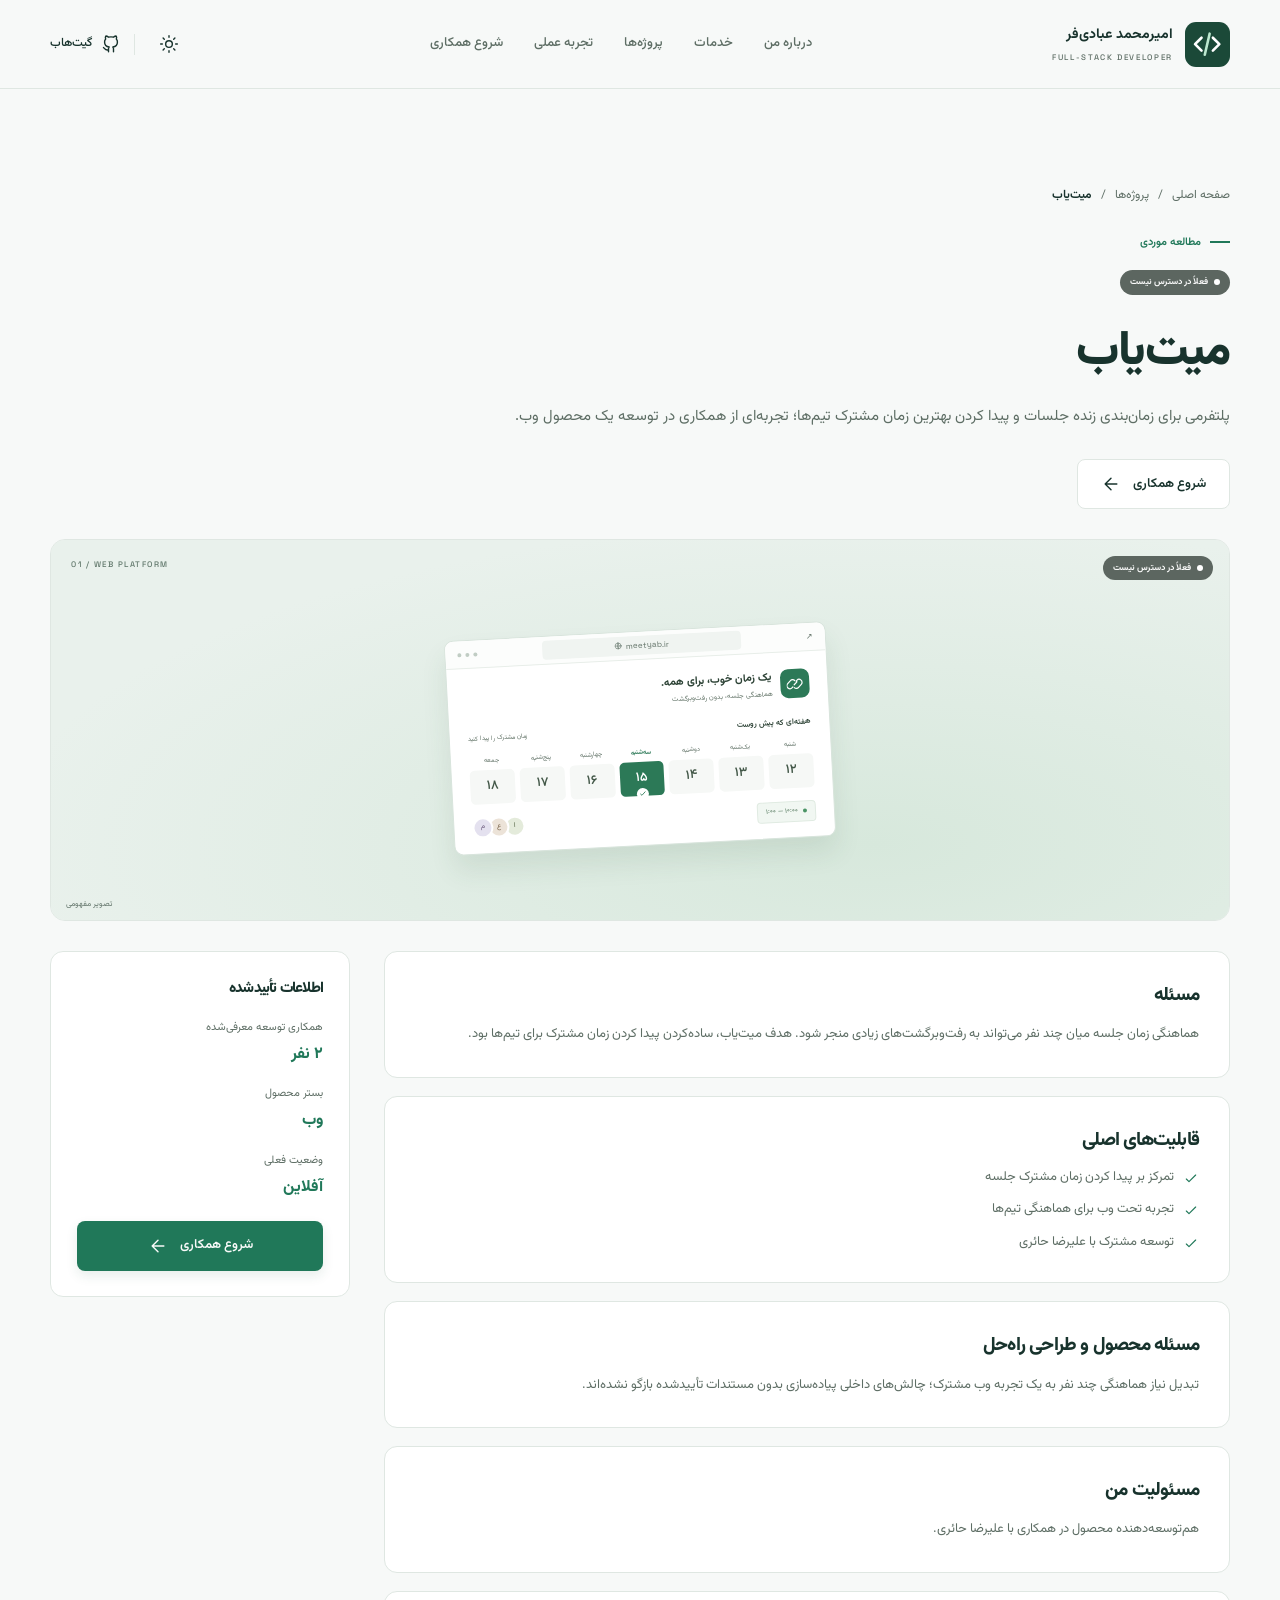
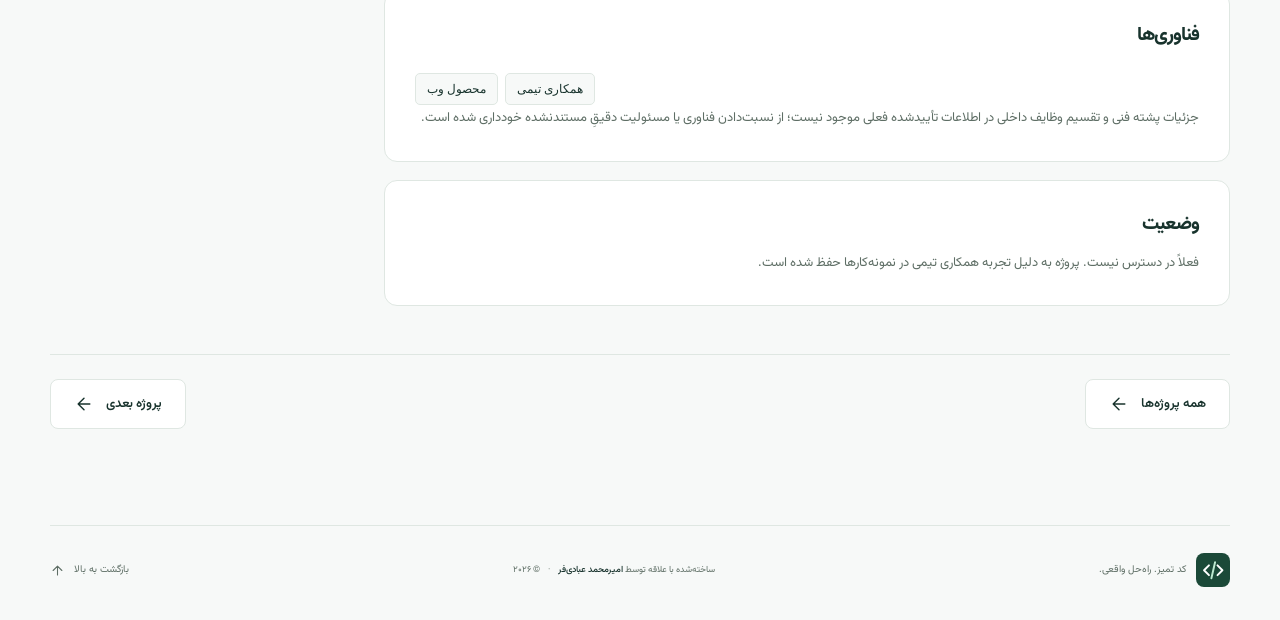
==== commit 2dcb1cd3: "feat: keep previous design while adding full portfolio content and case studies Co-authored-by: aren" ====
--- a/projects/meetyab/index.html
+++ b/projects/meetyab/index.html
@@ -1,229 +1,111 @@
 <!DOCTYPE html>
-<html lang="fa-IR" dir="rtl" id="top">
+<html lang="fa-IR" dir="rtl">
 <head>
-<meta charset="utf-8">
-<meta name="viewport" content="width=device-width, initial-scale=1">
-<meta name="color-scheme" content="light dark">
-<meta name="theme-color" content="#f6f7f3">
-<title>میت‌یاب | undefined | امیرمحمد عبادی‌فر</title>
-<meta name="description" content="پلتفرمی برای زمان‌بندی زنده جلسات و پیدا کردن بهترین زمان مشترک تیم‌ها؛ تجربه‌ای از همکاری در توسعه یک محصول وب.">
-<meta name="author" content="امیرمحمد عبادی‌فر">
-<meta name="robots" content="index, follow, max-image-preview:large">
-<link rel="canonical" href="https://amirebadifar.ir/projects/meetyab/">
-<link rel="alternate" hreflang="fa" href="https://amirebadifar.ir/projects/meetyab/">
-<link rel="alternate" hreflang="en" href="https://amirebadifar.ir/en/projects/meetyab/">
-<link rel="alternate" hreflang="x-default" href="https://amirebadifar.ir/projects/meetyab/">
-<meta property="og:type" content="article">
-<meta property="og:locale" content="fa_IR">
-<meta property="og:locale:alternate" content="en_US">
-<meta property="og:site_name" content="امیرمحمد عبادی‌فر">
-<meta property="og:title" content="میت‌یاب | undefined | امیرمحمد عبادی‌فر">
-<meta property="og:description" content="پلتفرمی برای زمان‌بندی زنده جلسات و پیدا کردن بهترین زمان مشترک تیم‌ها؛ تجربه‌ای از همکاری در توسعه یک محصول وب.">
-<meta property="og:url" content="https://amirebadifar.ir/projects/meetyab/">
-<meta property="og:image" content="https://amirebadifar.ir/assets/images/social-card.png">
-<meta property="og:image:width" content="1200"><meta property="og:image:height" content="630">
-<meta property="og:image:alt" content="میت‌یاب | undefined | امیرمحمد عبادی‌فر">
-<meta name="twitter:card" content="summary_large_image">
-<meta name="twitter:title" content="میت‌یاب | undefined | امیرمحمد عبادی‌فر"><meta name="twitter:description" content="پلتفرمی برای زمان‌بندی زنده جلسات و پیدا کردن بهترین زمان مشترک تیم‌ها؛ تجربه‌ای از همکاری در توسعه یک محصول وب.">
-<meta name="twitter:image" content="https://amirebadifar.ir/assets/images/social-card.png">
-<link rel="icon" href="/favicon.svg" type="image/svg+xml">
-<link rel="icon" href="/assets/images/icon-192.png" type="image/png" sizes="192x192">
-<link rel="apple-touch-icon" href="/assets/images/apple-touch-icon.png">
-<link rel="manifest" href="/site.webmanifest">
-<link rel="preload" href="/assets/fonts/vazirmatn-arabic.woff2" as="font" type="font/woff2" crossorigin>
-<link rel="stylesheet" href="/assets/styles.css">
-<script>
-(() => { let t='light'; try { const s=localStorage.getItem('ae-theme'); t=s==='dark'||s==='light'?s:(matchMedia('(prefers-color-scheme: dark)').matches?'dark':'light'); } catch (_) { try { t=matchMedia('(prefers-color-scheme: dark)').matches?'dark':'light'; } catch (_) {} } document.documentElement.dataset.theme=t; document.querySelector('meta[name="theme-color"]').content=t==='dark'?'#101915':'#f6f7f3'; })();
-</script>
-<script type="application/ld+json">{
-  "@context": "https://schema.org",
-  "@graph": [
-    {
-      "@type": "WebSite",
-      "@id": "https://amirebadifar.ir/#website",
-      "url": "https://amirebadifar.ir/",
-      "name": "امیرمحمد عبادی‌فر",
-      "inLanguage": "fa-IR",
-      "publisher": {
-        "@id": "https://amirebadifar.ir/#person"
-      }
-    },
-    {
-      "@type": "Person",
-      "@id": "https://amirebadifar.ir/#person",
-      "name": "امیرمحمد عبادی‌فر",
-      "alternateName": [
-        "امیرمحمد عبادی‌فر",
-        "Amir Mohammad Ebadifar",
-        "Amir Ebadifar"
-      ],
-      "url": "https://amirebadifar.ir/",
-      "jobTitle": "Full-Stack Developer with a strong focus on .NET Backend Development",
-      "email": "amirmohammadebadifar@gmail.com",
-      "telephone": "+989944824375",
-      "sameAs": [
-        "https://github.com/amirebadifar87"
-      ],
-      "knowsAbout": [
-        "C#",
-        "ASP.NET Core",
-        "Entity Framework Core",
-        "REST API",
-        "Software Architecture",
-        "SQL Server",
-        "Redis",
-        "MongoDB",
-        "Meilisearch",
-        "Blazor",
-        "ML.NET",
-        "Semantic Kernel",
-        "Docker",
-        "Linux",
-        "Git",
-        "NestJS"
-      ]
-    },
-    {
-      "@type": "CreativeWork",
-      "@id": "https://amirebadifar.ir/projects/meetyab/#project",
-      "name": "میت‌یاب",
-      "description": "پلتفرمی برای زمان‌بندی زنده جلسات و پیدا کردن بهترین زمان مشترک تیم‌ها؛ تجربه‌ای از همکاری در توسعه یک محصول وب.",
-      "url": "https://amirebadifar.ir/projects/meetyab/",
-      "inLanguage": "fa-IR",
-      "creator": {
-        "@id": "https://amirebadifar.ir/#person"
-      },
-      "creativeWorkStatus": "Currently unavailable"
-    },
-    {
-      "@type": "BreadcrumbList",
-      "itemListElement": [
-        {
-          "@type": "ListItem",
-          "position": 1,
-          "name": "صفحه اصلی",
-          "item": "https://amirebadifar.ir/"
-        },
-        {
-          "@type": "ListItem",
-          "position": 2,
-          "name": "پروژه‌های منتخب",
-          "item": "https://amirebadifar.ir/#projects"
-        },
-        {
-          "@type": "ListItem",
-          "position": 3,
-          "name": "میت‌یاب",
-          "item": "https://amirebadifar.ir/projects/meetyab/"
-        }
-      ]
-    }
-  ]
-}</script>
-<script type="application/json" id="site-data">{
-  "lang": "fa",
-  "messages": {
-    "eyebrow": "شروع همکاری",
-    "heading": "ایده‌ای برای یک محصول نرم‌افزاری دارید؟",
-    "intro": "خوشحال می‌شوم درباره آن صحبت کنیم و راهکار مناسبی برای پیاده‌سازی‌اش پیدا کنیم.",
-    "emailLabel": "ایمیل",
-    "phoneLabel": "تماس مستقیم",
-    "githubLabel": "گیت‌هاب",
-    "pdf": "دریافت رزومه PDF",
-    "print": "چاپ رزومه",
-    "formTitle": "درباره پروژه‌تان بنویسید",
-    "formNote": "این فرم اطلاعات را به سرور ارسال نمی‌کند؛ پس از اعتبارسنجی، متن درخواست را برای ارسال از طریق برنامه ایمیل شما آماده می‌کند.",
-    "name": "نام شما",
-    "email": "ایمیل شما",
-    "type": "نوع همکاری",
-    "message": "توضیح پروژه",
-    "namePlaceholder": "نام یا نام کسب‌وکار",
-    "emailPlaceholder": "you@example.com",
-    "messagePlaceholder": "مسئله، هدف و خروجی مورد انتظار شما چیست؟",
-    "types": [
-      "وب‌سایت یا سامانه اختصاصی",
-      "Backend و API",
-      "پنل مدیریت / سامانه سازمانی",
-      "پایگاه داده یا یکپارچه‌سازی",
-      "قابلیت هوش مصنوعی",
-      "استقرار یا همکاری دیگر"
-    ],
-    "submit": "آماده‌سازی ایمیل درخواست",
-    "copy": "کپی متن درخواست",
-    "required": "این فیلد الزامی است.",
-    "invalidEmail": "یک ایمیل معتبر وارد کنید.",
-    "shortMessage": "لطفاً توضیح پروژه را حداقل در ۲۰ کاراکتر بنویسید.",
-    "prepared": "متن درخواست آماده شد. اگر برنامه ایمیل باز نشد، از دکمه کپی متن استفاده کنید و به نشانی بالا ایمیل بزنید.",
-    "copied": "متن درخواست کپی شد؛ آن را در ایمیل خود قرار دهید.",
-    "copyFailed": "کپی خودکار ممکن نیست؛ متن فرم را به‌صورت دستی انتخاب کنید.",
-    "mailSubject": "درخواست همکاری روی پروژه نرم‌افزاری",
-    "mailName": "نام",
-    "mailEmail": "ایمیل",
-    "mailType": "نوع همکاری",
-    "mailMessage": "توضیح پروژه"
-  },
-  "email": "amirmohammadebadifar@gmail.com",
-  "siteUrl": "https://amirebadifar.ir/"
-}</script>
-<script src="/assets/main.js" defer></script>
-<noscript><style>.theme-toggle,.menu-toggle,.print-trigger,.copy-request{display:none!important}.primary-nav{display:flex!important;position:static!important;flex-wrap:wrap}.reading-progress{display:none}[data-reveal]{opacity:1!important;transform:none!important}</style></noscript>
+  <meta charset="utf-8">
+  <meta name="viewport" content="width=device-width, initial-scale=1">
+  <meta name="color-scheme" content="light dark">
+  <meta name="theme-color" content="#f7f9f8">
+  <title>میت‌یاب | مطالعه موردی | امیرمحمد عبادی‌فر</title>
+  <meta name="description" content="پلتفرمی برای زمان‌بندی زنده جلسات و پیدا کردن بهترین زمان مشترک تیم‌ها؛ تجربه‌ای از همکاری در توسعه یک محصول وب.">
+  <meta name="robots" content="index, follow, max-image-preview:large">
+  <link rel="canonical" href="https://amirebadifar.ir/projects/meetyab/">
+  <meta property="og:type" content="article">
+  <meta property="og:title" content="میت‌یاب | مطالعه موردی | امیرمحمد عبادی‌فر">
+  <meta property="og:description" content="پلتفرمی برای زمان‌بندی زنده جلسات و پیدا کردن بهترین زمان مشترک تیم‌ها؛ تجربه‌ای از همکاری در توسعه یک محصول وب.">
+  <meta property="og:url" content="https://amirebadifar.ir/projects/meetyab/">
+  <meta property="og:image" content="https://amirebadifar.ir/assets/images/social-card.png">
+  <link rel="icon" href="../../favicon.svg" type="image/svg+xml">
+  <link rel="stylesheet" href="../../assets/styles.css">
+  <script>
+    (() => { let theme='light'; try { const saved=localStorage.getItem('ae-theme'); theme=saved==='dark'||saved==='light'?saved:(matchMedia('(prefers-color-scheme: dark)').matches?'dark':'light'); } catch (_) { try { theme=matchMedia('(prefers-color-scheme: dark)').matches?'dark':'light'; } catch (_) {} } document.documentElement.dataset.theme=theme; })();
+  </script>
+  <script src="../../assets/main.js" defer></script>
 </head>
-<body>
-<svg class="svg-symbols" xmlns="http://www.w3.org/2000/svg" aria-hidden="true" focusable="false">
-  <symbol id="i-logo" viewBox="0 0 24 24"><path d="m8 7-5 5 5 5M16 7l5 5-5 5M14 4l-4 16"/></symbol>
-  <symbol id="i-arrow" viewBox="0 0 24 24"><path d="M5 12h14m-6-6 6 6-6 6"/></symbol>
-  <symbol id="i-external" viewBox="0 0 24 24"><path d="M14 4h6v6M20 4 10 14M19 14v5a1 1 0 0 1-1 1H5a1 1 0 0 1-1-1V6a1 1 0 0 1 1-1h5"/></symbol>
-  <symbol id="i-mail" viewBox="0 0 24 24"><rect x="3" y="5" width="18" height="14" rx="2"/><path d="m3 7 9 6 9-6"/></symbol>
-  <symbol id="i-phone" viewBox="0 0 24 24"><path d="M5 4h4l2 5-2.5 1.5a12 12 0 0 0 5 5L15 13l5 2v4a2 2 0 0 1-2 2A16 16 0 0 1 3 6a2 2 0 0 1 2-2Z"/></symbol>
-  <symbol id="i-github" viewBox="0 0 24 24"><path d="M12 2a10 10 0 0 0-3.16 19.49c.5.09.68-.22.68-.48v-1.7c-2.78.6-3.37-1.34-3.37-1.34-.45-1.16-1.11-1.47-1.11-1.47-.91-.62.07-.61.07-.61 1 .07 1.53 1.03 1.53 1.03.9 1.53 2.34 1.09 2.91.83.09-.65.35-1.09.63-1.34-2.22-.25-4.56-1.11-4.56-4.94 0-1.09.39-1.98 1.03-2.68-.1-.25-.45-1.27.1-2.65 0 0 .84-.27 2.75 1.02A9.56 9.56 0 0 1 12 6.8c.85 0 1.71.11 2.51.34 1.91-1.29 2.75-1.02 2.75-1.02.55 1.38.2 2.4.1 2.65.64.7 1.03 1.59 1.03 2.68 0 3.84-2.34 4.68-4.57 4.93.36.31.68.92.68 1.85v2.74c0 .27.18.58.69.48A10 10 0 0 0 12 2Z"/></symbol>
-  <symbol id="i-sun" viewBox="0 0 24 24"><circle cx="12" cy="12" r="4"/><path d="M12 2v2m0 16v2M2 12h2m16 0h2M4.9 4.9l1.4 1.4m11.4 11.4 1.4 1.4M19.1 4.9l-1.4 1.4M6.3 17.7l-1.4 1.4"/></symbol>
-  <symbol id="i-moon" viewBox="0 0 24 24"><path d="M20 14.5A8.5 8.5 0 0 1 9.5 4 8.5 8.5 0 1 0 20 14.5Z"/></symbol>
-  <symbol id="i-menu" viewBox="0 0 24 24"><path d="M4 7h16M4 12h16M4 17h16"/></symbol>
-  <symbol id="i-close" viewBox="0 0 24 24"><path d="m6 6 12 12M18 6 6 18"/></symbol>
-  <symbol id="i-download" viewBox="0 0 24 24"><path d="M12 3v12m-5-5 5 5 5-5M4 17v3h16v-3"/></symbol>
-  <symbol id="i-print" viewBox="0 0 24 24"><path d="M7 8V3h10v5M7 17H4V9h16v8h-3M7 14h10v7H7z"/></symbol>
-  <symbol id="i-copy" viewBox="0 0 24 24"><rect x="8" y="8" width="12" height="12" rx="2"/><path d="M16 8V4H4v12h4"/></symbol>
-  <symbol id="i-check" viewBox="0 0 24 24"><path d="m5 12 4 4L19 6"/></symbol>
-  <symbol id="i-layout" viewBox="0 0 24 24"><rect x="3" y="4" width="18" height="16" rx="2"/><path d="M3 9h18M9 9v11"/></symbol>
-  <symbol id="i-code" viewBox="0 0 24 24"><path d="m8 7-5 5 5 5M16 7l5 5-5 5M14 4l-4 16"/></symbol>
-  <symbol id="i-dashboard" viewBox="0 0 24 24"><rect x="3" y="3" width="8" height="8" rx="1"/><rect x="13" y="3" width="8" height="5" rx="1"/><rect x="13" y="10" width="8" height="11" rx="1"/><rect x="3" y="13" width="8" height="8" rx="1"/></symbol>
-  <symbol id="i-database" viewBox="0 0 24 24"><ellipse cx="12" cy="5" rx="8" ry="3"/><path d="M4 5v14c0 1.7 3.6 3 8 3s8-1.3 8-3V5M4 12c0 1.7 3.6 3 8 3s8-1.3 8-3"/></symbol>
-  <symbol id="i-link" viewBox="0 0 24 24"><path d="M10 13a5 5 0 0 0 7 0l3-3a5 5 0 0 0-7-7l-1.5 1.5M14 11a5 5 0 0 0-7 0l-3 3a5 5 0 0 0 7 7l1.5-1.5"/></symbol>
-  <symbol id="i-spark" viewBox="0 0 24 24"><path d="m12 3 2.2 6.8L21 12l-6.8 2.2L12 21l-2.2-6.8L3 12l6.8-2.2L12 3Z"/></symbol>
-  <symbol id="i-server" viewBox="0 0 24 24"><rect x="3" y="4" width="18" height="7" rx="2"/><rect x="3" y="13" width="18" height="7" rx="2"/><path d="M7 7.5h.01M7 16.5h.01M11 7.5h6M11 16.5h6"/></symbol>
-  <symbol id="i-heart" viewBox="0 0 24 24"><path d="M12 20s-8-4.8-8-10a4.5 4.5 0 0 1 8-2.8A4.5 4.5 0 0 1 20 10c0 5.2-8 10-8 10Z"/></symbol>
-  <symbol id="i-clock" viewBox="0 0 24 24"><circle cx="12" cy="12" r="9"/><path d="M12 7v5l3 2"/></symbol>
-</svg>
-<a class="skip-link" href="#main">رفتن به محتوای اصلی</a>
-<header class="site-header" id="site-header">
-  <div class="reading-progress" id="reading-progress" aria-hidden="true"></div>
-  <div class="container header-inner">
-    <a class="brand" href="/" aria-label="امیرمحمد عبادی‌فر"><span class="brand-mark" aria-hidden="true"><svg class="icon " aria-hidden="true" focusable="false"><use href="#i-logo"></use></svg></span><span class="brand-name">امیرمحمد عبادی‌فر</span></a>
-    <nav class="primary-nav" id="primary-nav" aria-label="ناوبری اصلی"><a href="/#services">خدمات</a><a href="/#projects">پروژه‌ها</a><a href="/#experience">تجربه عملی</a><a href="/#contact">شروع همکاری</a></nav>
-    <div class="header-actions">
-      <a class="language-link" href="/en/projects/meetyab/" hreflang="en" lang="en" aria-label="EN — English version">EN</a>
-      <button class="icon-button theme-toggle" id="theme-toggle" type="button" aria-pressed="false" aria-label="تغییر حالت روشن و تاریک"><svg class="icon theme-sun" aria-hidden="true" focusable="false"><use href="#i-sun"></use></svg><svg class="icon theme-moon" aria-hidden="true" focusable="false"><use href="#i-moon"></use></svg></button>
-      <button class="icon-button menu-toggle" id="menu-toggle" type="button" aria-expanded="false" aria-controls="primary-nav" aria-label="باز کردن منو"><svg class="icon menu-open" aria-hidden="true" focusable="false"><use href="#i-menu"></use></svg><svg class="icon menu-close" aria-hidden="true" focusable="false"><use href="#i-close"></use></svg></button>
+<body id="top">
+<svg class="icon-sprite" xmlns="http://www.w3.org/2000/svg" aria-hidden="true">
+    <symbol id="i-logo" viewBox="0 0 40 40"><path d="M13 12 5 20l8 8M27 12l8 8-8 8"/><path d="M23 7 17 33" stroke="#bce8cf"/></symbol>
+    <symbol id="i-arrow-up-left" viewBox="0 0 24 24"><path d="M17 17 7 7M7 17V7h10"/></symbol>
+    <symbol id="i-arrow-left" viewBox="0 0 24 24"><path d="M19 12H5m7-7-7 7 7 7"/></symbol>
+    <symbol id="i-arrow-up" viewBox="0 0 24 24"><path d="M12 19V5m-7 7 7-7 7 7"/></symbol>
+    <symbol id="i-arrow-down" viewBox="0 0 24 24"><path d="M12 5v14m-7-7 7 7 7-7"/></symbol>
+    <symbol id="i-github" viewBox="0 0 24 24"><path d="M9 19c-4.3 1.3-4.3-2.2-6-2.7m12 5v-3.4a3 3 0 0 0-.8-2.3c2.7-.3 5.5-1.3 5.5-6A4.7 4.7 0 0 0 18.4 6a4.3 4.3 0 0 0-.1-3.5S17.2 2.2 15 3.8a12 12 0 0 0-6 0C6.8 2.2 5.7 2.5 5.7 2.5A4.3 4.3 0 0 0 5.6 6a4.7 4.7 0 0 0-1.3 3.6c0 4.7 2.8 5.7 5.5 6A3 3 0 0 0 9 17.9v3.4"/></symbol>
+    <symbol id="i-sun" viewBox="0 0 24 24"><circle cx="12" cy="12" r="4"/><path d="M12 2v2m0 16v2M2 12h2m16 0h2M4.93 4.93l1.42 1.42m11.3 11.3 1.42 1.42M4.93 19.07l1.42-1.42m11.3-11.3 1.42-1.42"/></symbol>
+    <symbol id="i-moon" viewBox="0 0 24 24"><path d="M20.9 13a9 9 0 0 1-9.9-9.9A9 9 0 1 0 20.9 13Z"/></symbol>
+    <symbol id="i-menu" viewBox="0 0 24 24"><path d="M4 7h16M4 12h16M4 17h16"/></symbol>
+    <symbol id="i-close" viewBox="0 0 24 24"><path d="m6 6 12 12M6 18 18 6"/></symbol>
+    <symbol id="i-code" viewBox="0 0 24 24"><path d="m8 7-5 5 5 5m8-10 5 5-5 5m-3-14-2 18"/></symbol>
+    <symbol id="i-terminal" viewBox="0 0 24 24"><path d="m4 6 6 6-6 6m9 0h7"/></symbol>
+    <symbol id="i-heart" viewBox="0 0 24 24"><path d="M20.8 4.6a5.5 5.5 0 0 0-7.8 0L12 5.6l-1-1a5.5 5.5 0 0 0-7.8 7.8l1 1L12 21l7.8-7.6 1-1a5.5 5.5 0 0 0 0-7.8Z"/></symbol>
+    <symbol id="i-box" viewBox="0 0 24 24"><path d="M21 8 12 3 3 8v8l9 5 9-5V8Z"/><path d="M3 8l9 5 9-5M12 13v8"/></symbol>
+    <symbol id="i-database" viewBox="0 0 24 24"><ellipse cx="12" cy="5" rx="8" ry="3"/><path d="M4 5v14c0 1.7 3.6 3 8 3s8-1.3 8-3V5M4 12c0 1.7 3.6 3 8 3s8-1.3 8-3"/></symbol>
+    <symbol id="i-layout" viewBox="0 0 24 24"><rect x="3" y="3" width="18" height="18" rx="3"/><path d="M3 9h18M9 9v12"/></symbol>
+    <symbol id="i-spark" viewBox="0 0 24 24"><path d="m12 3 2.5 6.5L21 12l-6.5 2.5L12 21l-2.5-6.5L3 12l6.5-2.5L12 3Zm7-1v4m-2-2h4"/></symbol>
+    <symbol id="i-check" viewBox="0 0 24 24"><path d="m5 12 4 4L19 6"/></symbol>
+    <symbol id="i-phone" viewBox="0 0 24 24"><path d="M5 4h4l2 5-2.5 1.5a12 12 0 0 0 5 5L15 13l5 2v4a2 2 0 0 1-2 2A16 16 0 0 1 3 6a2 2 0 0 1 2-2Z"/></symbol>
+    <symbol id="i-mail" viewBox="0 0 24 24"><rect x="3" y="5" width="18" height="14" rx="2"/><path d="m3 7 9 6 9-6"/></symbol>
+    <symbol id="i-dashboard" viewBox="0 0 24 24"><rect x="3" y="3" width="8" height="8" rx="1"/><rect x="13" y="3" width="8" height="5" rx="1"/><rect x="13" y="10" width="8" height="11" rx="1"/><rect x="3" y="13" width="8" height="8" rx="1"/></symbol>
+    <symbol id="i-server" viewBox="0 0 24 24"><rect x="3" y="4" width="18" height="7" rx="2"/><rect x="3" y="13" width="18" height="7" rx="2"/><path d="M7 7.5h.01M7 16.5h.01M11 7.5h6M11 16.5h6"/></symbol>
+    <symbol id="i-copy" viewBox="0 0 24 24"><rect x="8" y="8" width="12" height="13" rx="2"/><path d="M16 8V5a2 2 0 0 0-2-2H5a2 2 0 0 0-2 2v9a2 2 0 0 0 2 2h3"/></symbol>
+    <symbol id="i-print" viewBox="0 0 24 24"><path d="M6 9V3h12v6M6 18H4a2 2 0 0 1-2-2v-5a2 2 0 0 1 2-2h16a2 2 0 0 1 2 2v5a2 2 0 0 1-2 2h-2"/><path d="M6 14h12v8H6zM18 12h.01"/></symbol>
+    <symbol id="i-branch" viewBox="0 0 24 24"><circle cx="6" cy="5" r="3"/><circle cx="18" cy="6" r="3"/><circle cx="6" cy="19" r="3"/><path d="M6 8v8m12-7a9 9 0 0 1-9 9"/></symbol>
+    <symbol id="i-globe" viewBox="0 0 24 24"><circle cx="12" cy="12" r="9"/><path d="M3 12h18M12 3a18 18 0 0 1 0 18 18 18 0 0 1 0-18Z"/></symbol>
+    <symbol id="i-link" viewBox="0 0 24 24"><path d="m10 13 4-4m-6 7-1 1a4 4 0 0 1-6-6l4-4a4 4 0 0 1 6 0m2 1 1-1a4 4 0 0 1 6 6l-4 4a4 4 0 0 1-6 0" transform="translate(1 1)"/></symbol>
+  </svg>
+  <a class="skip-link" href="#main">رفتن به محتوای اصلی</a>
+  <header class="site-header" id="site-header">
+    <div class="reading-progress" aria-hidden="true"><span id="reading-progress"></span></div>
+    <div class="container header-inner">
+      <a class="brand" href="../../#top"><span class="brand-mark" aria-hidden="true"><svg class="brand-logo" viewBox="0 0 40 40"><use href="#i-logo"/></svg></span><span class="brand-name">امیرمحمد عبادی‌فر<small lang="en" dir="ltr">FULL-STACK DEVELOPER</small></span></a>
+      <nav class="primary-nav" id="primary-nav" aria-label="ناوبری اصلی">
+        <a href="../../#about">درباره من</a><a href="../../#services">خدمات</a><a href="../../#projects">پروژه‌ها</a><a href="../../#experience">تجربه عملی</a><a href="../../#contact">شروع همکاری</a>
+      </nav>
+      <div class="header-actions">
+        <button class="icon-button theme-toggle" id="theme-toggle" type="button" aria-label="حالت تاریک" aria-pressed="false" title="تغییر حالت روشن و تاریک"><svg class="icon sun-icon" aria-hidden="true"><use href="#i-sun"/></svg><svg class="icon moon-icon" aria-hidden="true"><use href="#i-moon"/></svg></button>
+        <span class="header-divider" aria-hidden="true"></span>
+        <a class="header-github" href="https://github.com/amirebadifar87" target="_blank" rel="noopener noreferrer"><svg class="icon" aria-hidden="true"><use href="#i-github"/></svg><span>گیت‌هاب</span></a>
+        <button class="icon-button menu-toggle" id="menu-toggle" type="button" aria-expanded="false" aria-controls="primary-nav" aria-label="باز کردن منو"><svg class="icon menu-icon" aria-hidden="true"><use href="#i-menu"/></svg><svg class="icon close-icon" aria-hidden="true"><use href="#i-close"/></svg></button>
+      </div>
     </div>
-  </div>
-</header>
-<main id="main" class="detail-main"><div class="container">
-<nav class="breadcrumb" aria-label="مسیر صفحه"><a href="/">صفحه اصلی</a><span aria-hidden="true">/</span><a href="/#projects">پروژه‌های منتخب</a><span aria-hidden="true">/</span><span aria-current="page">میت‌یاب</span></nav>
-<header class="detail-hero" data-reveal><div class="project-meta"><span class="status-badge status-unavailable"><span class="status-dot" aria-hidden="true"></span>فعلاً در دسترس نیست</span><span>وب‌اپلیکیشن / محصول تیمی</span></div><h1>میت‌یاب</h1><p class="detail-summary">پلتفرمی برای زمان‌بندی زنده جلسات و پیدا کردن بهترین زمان مشترک تیم‌ها؛ تجربه‌ای از همکاری در توسعه یک محصول وب.</p><div class="project-links"><a class="button button-primary" href="/projects/meetyab/">مطالعه موردی <svg class="icon " aria-hidden="true" focusable="false"><use href="#i-arrow"></use></svg></a></div></header>
-<div class="detail-visual" data-reveal><figure class="project-media concept-media"><div class="time-grid" aria-hidden="true"><span class=""></span><span class=""></span><span class="is-shared"></span><span class=""></span><span class=""></span><span class=""></span><span class=""></span><span class="is-shared"></span><span class="is-shared"></span><span class=""></span><span class=""></span><span class=""></span><span class="is-shared"></span><span class=""></span><span class=""></span><span class=""></span><span class=""></span><span class="is-shared"></span><span class=""></span><span class=""></span><span class="time-cursor"><svg class="icon " aria-hidden="true" focusable="false"><use href="#i-clock"></use></svg></span></div><figcaption>نمای مفهومی از زمان مشترک؛ اسکرین‌شات محیط پروژه در دسترس نیست.</figcaption></figure></div>
-<div class="detail-grid"><article class="detail-content">
-<section data-reveal><h2>مسئله</h2><p>هماهنگی زمان جلسه میان چند نفر می‌تواند به رفت‌وبرگشت‌های زیادی منجر شود. هدف میت‌یاب، ساده‌کردن پیدا کردن زمان مشترک برای تیم‌ها بود.</p></section>
-<section data-reveal><h2>قابلیت‌های اصلی</h2><ul class="feature-list"><li><svg class="icon " aria-hidden="true" focusable="false"><use href="#i-check"></use></svg>تمرکز بر پیدا کردن زمان مشترک جلسه</li><li><svg class="icon " aria-hidden="true" focusable="false"><use href="#i-check"></use></svg>تجربه تحت وب برای هماهنگی تیم‌ها</li><li><svg class="icon " aria-hidden="true" focusable="false"><use href="#i-check"></use></svg>توسعه مشترک با علیرضا حائری</li></ul></section>
-<section data-reveal><h2>مسئله محصول و طراحی راه‌حل</h2><p>تبدیل نیاز هماهنگی چند نفر به یک تجربه وب مشترک؛ چالش‌های داخلی پیاده‌سازی بدون مستندات تأییدشده بازگو نشده‌اند.</p></section>
-<section data-reveal><h2>مسئولیت من</h2><p>هم‌توسعه‌دهنده محصول در همکاری با علیرضا حائری.</p></section>
-<section data-reveal><h2>فناوری‌ها</h2><ul class="tag-list" aria-label="محصول وب, همکاری تیمی"><li>محصول وب</li><li>همکاری تیمی</li></ul><p class="tech-note">جزئیات پشته فنی و تقسیم وظایف داخلی در اطلاعات تأییدشده فعلی موجود نیست؛ از نسبت‌دادن فناوری یا مسئولیت دقیقِ مستندنشده خودداری شده است.</p></section>
-<section data-reveal><h2>وضعیت</h2><p>فعلاً در دسترس نیست. پروژه به دلیل تجربه همکاری تیمی در نمونه‌کارها حفظ شده است.</p></section>
-</article><aside class="detail-aside" data-reveal><h2>اطلاعات تأییدشده مرکز / پروژه</h2><dl><div><dt>همکاری توسعه معرفی‌شده</dt><dd>۲ نفر</dd></div><div><dt>بستر محصول</dt><dd>وب</dd></div><div><dt>وضعیت فعلی</dt><dd>آفلاین</dd></div></dl><a class="button button-primary" href="/#contact">شروع همکاری <svg class="icon " aria-hidden="true" focusable="false"><use href="#i-arrow"></use></svg></a></aside></div>
-<nav class="detail-nav" aria-label="همه پروژه‌های منتخب"><a class="text-link" href="/#projects"><svg class="icon " aria-hidden="true" focusable="false"><use href="#i-arrow"></use></svg> همه پروژه‌های منتخب</a><a class="next-project" href="/projects/promptbridge/"><span>پروژه بعدی</span><strong>PromptBridge</strong><svg class="icon " aria-hidden="true" focusable="false"><use href="#i-arrow"></use></svg></a></nav>
-</div></main><footer class="site-footer"><div class="container footer-inner">
-  <div><a class="brand footer-brand" href="/"><span class="brand-mark" aria-hidden="true"><svg class="icon " aria-hidden="true" focusable="false"><use href="#i-logo"></use></svg></span><span>امیرمحمد عبادی‌فر</span></a><p>توسعه نرم‌افزار با تمرکز بر محصول واقعی.</p></div>
-  <div class="footer-links"><a href="mailto:amirmohammadebadifar@gmail.com">amirmohammadebadifar@gmail.com</a><a href="https://github.com/amirebadifar87" rel="me noopener" target="_blank">GitHub <svg class="icon " aria-hidden="true" focusable="false"><use href="#i-external"></use></svg></a><a href="#top" class="back-top">بازگشت به بالا <svg class="icon " aria-hidden="true" focusable="false"><use href="#i-arrow"></use></svg></a></div>
-  <p class="copyright">© <span id="copyright-year">2026</span> امیرمحمد عبادی‌فر</p>
-</div></footer>
-<div class="toast" id="toast" role="status" aria-live="polite"><span id="toast-message"></span></div>
-</body></html>
+  </header>
+  <main id="main" class="section">
+    <div class="container">
+      <nav class="breadcrumb" aria-label="مسیر صفحه"><a href="../../">صفحه اصلی</a><span aria-hidden="true">/</span><a href="../../#projects">پروژه‌ها</a><span aria-hidden="true">/</span><span aria-current="page">میت‌یاب</span></nav>
+      <header class="detail-hero" data-reveal>
+        <p class="section-eyebrow"><span></span> مطالعه موردی</p>
+        <span class="project-status is-offline">فعلاً در دسترس نیست</span>
+        <h1>میت‌یاب</h1>
+        <p class="detail-summary">پلتفرمی برای زمان‌بندی زنده جلسات و پیدا کردن بهترین زمان مشترک تیم‌ها؛ تجربه‌ای از همکاری در توسعه یک محصول وب.</p>
+        <div class="hero-actions"><a class="button button-outline" href="../../#contact">شروع همکاری<svg class="icon" aria-hidden="true"><use href="#i-arrow-left"/></svg></a></div>
+      </header>
+      <div class="detail-art" data-reveal><div class="project-art meetyab-art" role="img" aria-label="طرح مفهومی میت‌یاب: تقویم هماهنگی جلسه و انتخاب زمان مشترک">
+              <span class="art-label" dir="ltr">01 / WEB PLATFORM</span>
+              <span class="project-status is-offline">فعلاً در دسترس نیست</span>
+              <div class="meeting-mockup" aria-hidden="true">
+                <div class="mockup-browser" dir="ltr"><span><i></i><i></i><i></i></span><span><svg class="icon"><use href="#i-globe"/></svg> meetyab.ir</span><span>↗</span></div>
+                <div class="meeting-body"><div class="meeting-title"><span class="meet-logo"><svg class="icon"><use href="#i-link"/></svg></span><div><strong>یک زمان خوب، برای همه.</strong><small>هماهنگی جلسه، بدون رفت‌وبرگشت</small></div></div><div class="calendar-month"><strong>هفته‌ای که پیش روست</strong><span>زمان مشترک را پیدا کنید</span></div><div class="calendar-days"><span>شنبه<small>۱۲</small></span><span>یک‌شنبه<small>۱۳</small></span><span>دوشنبه<small>۱۴</small></span><span class="selected-day">سه‌شنبه<small>۱۵<svg class="icon"><use href="#i-check"/></svg></small></span><span>چهارشنبه<small>۱۶</small></span><span>پنج‌شنبه<small>۱۷</small></span><span>جمعه<small>۱۸</small></span></div><div class="meeting-footer"><span class="time-slot"><span></span>۱۰:۰۰ — ۱:۰۰</span><span class="meeting-avatars"><i>ا</i><i>ع</i><i>م</i></span></div></div>
+              </div>
+              <span class="concept-label">تصویر مفهومی</span>
+            </div>
+            </div>
+      <div class="detail-layout">
+        <div class="detail-content">
+          <section class="skill-card" data-reveal><h2>مسئله</h2><p>هماهنگی زمان جلسه میان چند نفر می‌تواند به رفت‌وبرگشت‌های زیادی منجر شود. هدف میت‌یاب، ساده‌کردن پیدا کردن زمان مشترک برای تیم‌ها بود.</p></section>
+          <section class="skill-card" data-reveal><h2>قابلیت‌های اصلی</h2><ul class="feature-list"><li><svg class="icon" aria-hidden="true"><use href="#i-check"/></svg><span>تمرکز بر پیدا کردن زمان مشترک جلسه</span></li><li><svg class="icon" aria-hidden="true"><use href="#i-check"/></svg><span>تجربه تحت وب برای هماهنگی تیم‌ها</span></li><li><svg class="icon" aria-hidden="true"><use href="#i-check"/></svg><span>توسعه مشترک با علیرضا حائری</span></li></ul></section>
+          <section class="skill-card" data-reveal><h2>مسئله محصول و طراحی راه‌حل</h2><p>تبدیل نیاز هماهنگی چند نفر به یک تجربه وب مشترک؛ چالش‌های داخلی پیاده‌سازی بدون مستندات تأییدشده بازگو نشده‌اند.</p></section>
+          <section class="skill-card" data-reveal><h2>مسئولیت من</h2><p>هم‌توسعه‌دهنده محصول در همکاری با علیرضا حائری.</p></section>
+          <section class="skill-card" data-reveal><h2>فناوری‌ها</h2><div class="skill-tags" dir="ltr"><span>محصول وب</span><span>همکاری تیمی</span></div><p class="form-note">جزئیات پشته فنی و تقسیم وظایف داخلی در اطلاعات تأییدشده فعلی موجود نیست؛ از نسبت‌دادن فناوری یا مسئولیت دقیقِ مستندنشده خودداری شده است.</p></section>
+          <section class="skill-card" data-reveal><h2>وضعیت</h2><p>فعلاً در دسترس نیست. پروژه به دلیل تجربه همکاری تیمی در نمونه‌کارها حفظ شده است.</p></section>
+        </div>
+        <aside class="detail-aside" data-reveal>
+          <h2>اطلاعات تأییدشده</h2>
+          <dl><div><dt>همکاری توسعه معرفی‌شده</dt><dd>۲ نفر</dd></div><div><dt>بستر محصول</dt><dd>وب</dd></div><div><dt>وضعیت فعلی</dt><dd>آفلاین</dd></div></dl>
+          <a class="button button-primary" href="../../#contact">شروع همکاری<svg class="icon" aria-hidden="true"><use href="#i-arrow-left"/></svg></a>
+        </aside>
+      </div>
+      <nav class="detail-nav" aria-label="ناوبری پروژه‌ها"><a class="button button-outline" href="../../#projects">همه پروژه‌ها<svg class="icon" aria-hidden="true"><use href="#i-arrow-left"/></svg></a><a class="button button-outline" href="../promptbridge/">پروژه بعدی<svg class="icon" aria-hidden="true"><use href="#i-arrow-left"/></svg></a></nav>
+    </div>
+  </main>
+  <footer class="site-footer"><div class="container footer-main"><a class="footer-brand" href="../../#top"><span class="brand-mark" aria-hidden="true"><svg class="brand-logo" viewBox="0 0 40 40"><use href="#i-logo"/></svg></span><span>کد تمیز. راه‌حل واقعی.</span></a><p>ساخته‌شده با علاقه توسط <strong>امیرمحمد عبادی‌فر</strong><span class="footer-dot" aria-hidden="true">·</span><span>© <span id="copyright-year">۲۰۲۶</span></span></p><a class="back-top" href="#top">بازگشت به بالا<svg class="icon" aria-hidden="true"><use href="#i-arrow-up"/></svg></a></div></footer>
+  <div class="toast" id="toast" role="status" aria-live="polite" aria-atomic="true"><svg class="icon" aria-hidden="true"><use href="#i-check"/></svg><span id="toast-message"></span></div>
+</body>
+</html>
--- a/assets/styles.css
+++ b/assets/styles.css
@@ -1,343 +1,1074 @@
-/* Amir Mohammad Ebadifar — minimal modern portfolio. Local fonts; no framework or CDN. */
-@font-face{font-family:Vazirmatn;font-style:normal;font-weight:100 900;font-display:swap;src:url("fonts/vazirmatn-arabic.woff2") format("woff2");unicode-range:U+0600-06FF,U+0750-077F,U+0870-088E,U+0890-0891,U+0897-08E1,U+08E3-08FF,U+200C-200E,U+2010-2011,U+204F,U+2E41,U+FB50-FDFF,U+FE70-FE74,U+FE76-FEFC}
-@font-face{font-family:Vazirmatn;font-style:normal;font-weight:100 900;font-display:swap;src:url("fonts/vazirmatn-latin.woff2") format("woff2");unicode-range:U+0000-00FF,U+0131,U+0152-0153,U+02BB-02BC,U+02C6,U+02DA,U+02DC,U+0304,U+0308,U+0329,U+2000-206F,U+20AC,U+2122,U+2191,U+2193,U+2212,U+2215,U+FEFF,U+FFFD}
-@font-face{font-family:"Space Grotesk";font-style:normal;font-weight:300 700;font-display:swap;src:url("fonts/space-grotesk-latin.woff2") format("woff2")}
-@font-face{font-family:"JetBrains Mono";font-style:normal;font-weight:100 800;font-display:swap;src:url("fonts/jetbrains-mono-latin.woff2") format("woff2")}
-
-:root{--bg:#f6f7f3;--surface:#fff;--soft:#edf1ea;--ink:#172b25;--muted:#58675f;--accent:#276b52;--accent-hover:#1c5540;--accent-soft:#dcebe1;--line:#d9e1d8;--header-bg:rgba(246,247,243,.94);--shadow:0 16px 44px rgba(23,43,37,.06);--container:1180px;--header-height:84px;--radius:14px;color-scheme:light}
-:root[data-theme="dark"]{--bg:#101915;--surface:#17221d;--soft:#131e19;--ink:#e7efe9;--muted:#a3b4aa;--accent:#9ed8b6;--accent-hover:#c2ecd3;--accent-soft:#1d352a;--line:#2b3b32;--header-bg:rgba(16,25,21,.94);--shadow:0 16px 44px rgba(0,0,0,.16);color-scheme:dark}
-*,*::before,*::after{box-sizing:border-box}
-html{scroll-behavior:smooth;scroll-padding-top:calc(var(--header-height) + 24px)}
-body{margin:0;background:var(--bg);color:var(--ink);font-family:Vazirmatn,Tahoma,sans-serif;font-size:15px;line-height:1.85;-webkit-font-smoothing:antialiased}
-html[lang="en"] body{font-family:"Space Grotesk",Vazirmatn,sans-serif;line-height:1.7}
-body,button,a{-webkit-tap-highlight-color:transparent}
-button,input,select,textarea{font:inherit}
-button,a{touch-action:manipulation}
-button{cursor:pointer;color:inherit}
-a{color:inherit;text-decoration:none}
-svg{display:block}
-h1,h2,h3,h4,p{margin-top:0}
-h1,h2,h3{text-wrap:balance;line-height:1.35}
-p{text-wrap:pretty}
-ul,ol{margin:0;padding:0}
-::selection{background:var(--accent-soft);color:var(--ink)}
-:focus-visible{outline:3px solid var(--accent);outline-offset:4px;border-radius:4px}
-[hidden]{display:none!important}
-.container{width:min(var(--container),calc(100% - 72px));margin-inline:auto}
-.icon{width:20px;height:20px;flex:0 0 auto;fill:none;stroke:currentColor;stroke-width:1.7;stroke-linecap:round;stroke-linejoin:round}
-.svg-symbols{position:absolute;width:0;height:0;overflow:hidden;pointer-events:none}
-.skip-link{position:fixed;top:-100px;inset-inline-start:24px;z-index:200;padding:12px 22px;background:var(--accent);color:var(--bg);border-radius:8px;font-weight:700}
-.skip-link:focus{top:12px}
-.button{display:inline-flex;align-items:center;justify-content:center;gap:10px;min-height:48px;padding:11px 20px;border:1px solid transparent;border-radius:9px;font-size:13px;font-weight:650;line-height:1.6;transition:background .2s,border-color .2s,transform .2s}
-.button:hover{transform:translateY(-1px)}
-.button-primary{background:var(--accent);color:var(--bg)}
-.button-primary:hover{background:var(--accent-hover)}
-.button-secondary{border-color:var(--line);background:var(--surface)}
-.button-secondary:hover{border-color:var(--accent)}
-.button-quiet{background:transparent;border-color:var(--line)}
-.button-quiet:hover{background:var(--soft)}
-.text-link{display:inline-flex;align-items:center;gap:8px;font-size:13px;font-weight:650;color:var(--accent)}
-.text-link:hover{text-decoration:underline;text-underline-offset:4px}
-.icon-button{display:inline-grid;place-items:center;width:42px;height:42px;padding:0;border:1px solid transparent;border-radius:9px;background:transparent}
-.icon-button:hover{background:var(--soft);border-color:var(--line)}
-.eyebrow{display:flex;align-items:center;gap:14px;margin-bottom:14px;font-size:11px;font-weight:700;letter-spacing:.08em;color:var(--accent);text-transform:uppercase}
-html[lang="fa"] .eyebrow{letter-spacing:0;font-size:12px}
-.section-number{font-family:"JetBrains Mono",monospace;color:var(--muted);font-weight:500}
-.section-number::before{content:"/";margin-inline-end:8px;color:var(--line)}
-.section{padding-block:88px;border-top:1px solid var(--line)}
-.section-head{max-width:720px;margin-bottom:42px}
-.section-head h2{margin-bottom:14px;font-size:clamp(25px,3vw,36px);font-weight:750;letter-spacing:-.02em}
-.section-intro{margin-bottom:0;color:var(--muted);font-size:15px}
-.tag-list{display:flex;flex-wrap:wrap;gap:7px;list-style:none}
-.tag-list li{padding:4px 10px;border:1px solid var(--line);border-radius:6px;background:var(--surface);font-family:"JetBrains Mono",Vazirmatn,monospace;font-size:10.5px;line-height:1.7;color:var(--muted)}
-.tech-note{margin:12px 0 0;color:var(--muted);font-size:12px}
+/* =========================================================
+   AmirMohammad Ebadifar — personal site
+   Local fonts, no framework, no third-party runtime requests.
+   ========================================================= */
+@font-face {
+  font-family: Vazirmatn;
+  font-style: normal;
+  font-weight: 100 900;
+  font-display: swap;
+  src: url("fonts/vazirmatn-arabic.woff2") format("woff2");
+  unicode-range: U+0600-06FF,U+0750-077F,U+0870-088E,U+0890-0891,U+0897-08E1,U+08E3-08FF,U+200C-200E,U+2010-2011,U+204F,U+2E41,U+FB50-FDFF,U+FE70-FE74,U+FE76-FEFC;
+}
+@font-face {
+  font-family: Vazirmatn;
+  font-style: normal;
+  font-weight: 100 900;
+  font-display: swap;
+  src: url("fonts/vazirmatn-latin.woff2") format("woff2");
+  unicode-range: U+0000-00FF,U+0131,U+0152-0153,U+02BB-02BC,U+02C6,U+02DA,U+02DC,U+0304,U+0308,U+0329,U+2000-206F,U+20AC,U+2122,U+2191,U+2193,U+2212,U+2215,U+FEFF,U+FFFD;
+}
+@font-face {
+  font-family: "Space Grotesk";
+  font-style: normal;
+  font-weight: 300 700;
+  font-display: swap;
+  src: url("fonts/space-grotesk-latin.woff2") format("woff2");
+}
+@font-face {
+  font-family: "JetBrains Mono";
+  font-style: normal;
+  font-weight: 100 800;
+  font-display: swap;
+  src: url("fonts/jetbrains-mono-latin.woff2") format("woff2");
+}
+
+:root {
+  --bg: #f7f9f8;
+  --surface: #ffffff;
+  --soft: #eef3f0;
+  --ink: #18332d;
+  --muted: #5e6e65;
+  --accent: #207859;
+  --accent-hover: #155e44;
+  --mint: #bce8cf;
+  --line: #dfe7e2;
+  --header-bg: rgba(247, 249, 248, .95);
+  --shadow: 0 12px 36px rgba(29, 62, 45, .045);
+  --container: 1180px;
+  --header-height: 88px;
+  color-scheme: light;
+}
+:root[data-theme="dark"] {
+  --bg: #101c22;
+  --surface: #17272e;
+  --soft: #142329;
+  --ink: #e5eee9;
+  --muted: #a0b3ad;
+  --accent: #a1ddbd;
+  --accent-hover: #c4efd7;
+  --line: #2c4145;
+  --header-bg: rgba(16, 28, 34, .95);
+  --shadow: 0 12px 36px rgba(0, 0, 0, .1);
+  color-scheme: dark;
+}
+*, *::before, *::after { box-sizing: border-box; }
+html { scroll-behavior: smooth; scroll-padding-top: calc(var(--header-height) + 24px); }
+body { margin: 0; background: var(--bg); color: var(--ink); font-family: Vazirmatn, Tahoma, sans-serif; font-size: 15px; line-height: 1.8; -webkit-font-smoothing: antialiased; }
+body, button, a { -webkit-tap-highlight-color: transparent; }
+button, input { font: inherit; }
+button, a { touch-action: manipulation; }
+button { cursor: pointer; }
+a { color: inherit; text-decoration: none; }
+button { color: inherit; }
+svg { display: block; }
+h1, h2, h3, p { margin-top: 0; }
+h1, h2, h3 { text-wrap: balance; }
+p { text-wrap: pretty; }
+::selection { background: #bce8cf; color: #153c2c; }
+:focus-visible { outline: 3px solid var(--accent); outline-offset: 5px; border-radius: 4px; }
+[hidden] { display: none !important; }
+.container { width: min(var(--container), calc(100% - 80px)); margin-inline: auto; }
+.icon { width: 20px; height: 20px; flex: 0 0 auto; fill: none; stroke: currentColor; stroke-width: 1.7; stroke-linecap: round; stroke-linejoin: round; }
+.icon-sprite { position: absolute; width: 0; height: 0; overflow: hidden; pointer-events: none; }
+.small-icon { width: 16px; height: 16px; }
+.sr-only { position: absolute; width: 1px; height: 1px; padding: 0; margin: -1px; overflow: hidden; clip: rect(0,0,0,0); white-space: nowrap; border: 0; }
+.skip-link { position: fixed; top: -100px; right: 24px; z-index: 200; padding: 12px 22px; background: var(--accent); color: var(--bg); border-radius: 8px; font-weight: 600; }
+.skip-link:focus { top: 12px; }
+.button { display: inline-flex; align-items: center; justify-content: center; gap: 12px; min-height: 50px; padding: 12px 23px; border: 1px solid transparent; border-radius: 8px; font-size: 13px; font-weight: 600; line-height: 1.6; transition: background .2s, border-color .2s, transform .2s, box-shadow .2s; }
+.button:hover { transform: translateY(-2px); }
+.button-primary { background: var(--accent); color: var(--bg); box-shadow: 0 5px 12px rgba(26, 93, 61, .1); }
+.button-primary:hover { background: var(--accent-hover); box-shadow: 0 7px 18px rgba(26, 93, 61, .15); }
+.button-outline { border-color: var(--line); background: var(--surface); }
+.button-outline:hover { border-color: var(--accent); }
+.text-button { display: inline-flex; align-items: center; gap: 7px; padding: 5px 0; border: 0; background: none; font-size: inherit; }
+.text-button:hover { color: var(--accent); }
+.icon-button { display: inline-grid; place-items: center; width: 42px; height: 42px; padding: 0; border: 1px solid transparent; border-radius: 8px; background: transparent; transition: background .2s, border-color .2s; }
+.icon-button:hover { background: var(--soft); border-color: var(--line); }
+.accent-period { color: var(--accent); }
 
 /* Header */
-.site-header{position:sticky;top:0;z-index:50;background:var(--header-bg);border-bottom:1px solid var(--line);backdrop-filter:blur(14px);-webkit-backdrop-filter:blur(14px)}
-.reading-progress{position:absolute;inset-block-start:0;inset-inline:0;height:2px;background:var(--accent);transform:scaleX(0);transform-origin:left center}
-html[dir="rtl"] .reading-progress{transform-origin:right center}
-.header-inner{min-height:var(--header-height);display:flex;align-items:center;justify-content:space-between;gap:24px}
-.brand{display:inline-flex;align-items:center;gap:11px;flex-shrink:0;font-weight:750;font-size:14px}
-.brand-mark{display:inline-grid;place-items:center;width:42px;height:42px;flex:0 0 auto;background:var(--ink);color:var(--bg);border-radius:10px}
-.brand-mark .icon{width:23px;height:23px;stroke-width:2}
-.primary-nav{display:flex;align-items:center;gap:26px}
-.primary-nav>a{position:relative;padding:9px 0;font-size:13px;font-weight:550;color:var(--muted)}
-.primary-nav>a:hover,.primary-nav>a[aria-current]{color:var(--accent)}
-.primary-nav>a[aria-current]::after{position:absolute;inset-block-end:2px;inset-inline-start:50%;width:4px;height:4px;border-radius:50%;background:var(--accent);content:""}
-.header-actions{display:flex;align-items:center;gap:8px}
-.language-link{display:inline-grid;place-items:center;min-width:42px;height:42px;padding-inline:8px;border:1px solid var(--line);border-radius:9px;font-family:"JetBrains Mono",Vazirmatn,monospace;font-size:12px;font-weight:700}
-.language-link:hover{border-color:var(--accent);color:var(--accent)}
-.theme-moon,.menu-close{display:none}
-[data-theme="dark"] .theme-sun{display:none}
-[data-theme="dark"] .theme-moon{display:block}
-.menu-toggle{display:none}
-.nav-open .menu-open{display:none}
-.nav-open .menu-close{display:block}
-
-/* Hero */
-.hero{padding-block:76px 84px;overflow:hidden}
-.hero-grid{display:grid;grid-template-columns:minmax(0,1.08fr) minmax(340px,.92fr);gap:56px;align-items:center}
-.hero-kicker{display:flex;align-items:center;gap:9px;margin-bottom:18px;color:var(--muted);font-size:12px;font-weight:600}
-.availability-dot,.status-dot{width:7px;height:7px;border-radius:50%;background:var(--accent);flex:0 0 auto}
-.hero-role{margin-bottom:14px;font-family:"JetBrains Mono",monospace;font-size:12px;color:var(--accent);text-align:start}
-.hero h1{margin-bottom:20px;font-size:clamp(34px,4.6vw,56px);font-weight:800;letter-spacing:-.035em;line-height:1.25}
-html[lang="fa"] .hero h1{letter-spacing:-.02em;line-height:1.45}
-.accent-text{color:var(--accent)}
-.hero-intro{max-width:600px;margin-bottom:16px;color:var(--muted);font-size:15.5px}
-.hero-experience{display:flex;align-items:center;gap:8px;margin-bottom:26px;font-size:13px;font-weight:650}
-.hero-experience .icon{width:17px;height:17px;color:var(--accent)}
-.hero-actions{display:flex;flex-wrap:wrap;align-items:center;gap:12px}
-.hero-resume{margin-inline-start:4px}
-.hero-product{border:1px solid var(--line);border-radius:var(--radius);background:var(--surface);box-shadow:var(--shadow);overflow:hidden}
-.product-panel-head{display:flex;align-items:center;justify-content:space-between;gap:12px;padding:14px 18px;border-bottom:1px solid var(--line);font-size:11px;color:var(--muted)}
-.product-panel-body{padding:20px}
-.product-panel-body h2{margin-bottom:6px;font-size:17px}
-.product-panel-body p{margin-bottom:12px;color:var(--muted);font-size:12px}
-
-/* Project media: genuine published image, or clearly labelled documentation/concept motifs. */
-.project-media{position:relative;margin:0;background:var(--soft);overflow:hidden}
-.project-media img{position:relative;z-index:1;display:block;width:100%;height:100%;object-fit:cover;aspect-ratio:16/10}
-.project-media figcaption{position:relative;z-index:2;padding:9px 14px;border-top:1px solid var(--line);background:var(--surface);color:var(--muted);font-size:10.5px;line-height:1.7}
-.media-fallback{position:absolute;inset:0;display:grid;place-content:center;gap:10px;padding:24px;text-align:center;color:var(--muted)}
-.fallback-domain{font-family:"JetBrains Mono",monospace;font-size:12px}
-.fallback-mark{display:grid;place-items:center;width:54px;height:54px;margin-inline:auto;border:1px solid var(--line);border-radius:50%;color:var(--accent)}
-.fallback-title{max-width:320px;margin-inline:auto;font-size:15px;font-weight:700;color:var(--ink);line-height:1.8}
-.fallback-note{max-width:340px;margin-inline:auto;font-size:10px;line-height:1.7}
-.real-media.image-failed img{opacity:0}
-.hero-media img{aspect-ratio:16/10}
-.featured-visual .project-media img{aspect-ratio:16/11}
-.card-visual .project-media img{aspect-ratio:16/9}
-.detail-visual .project-media img{aspect-ratio:16/8;max-height:560px}
-.status-badge{display:inline-flex;align-items:center;gap:7px;padding:4px 10px;border:1px solid var(--line);border-radius:999px;background:var(--surface);font-size:10.5px;font-weight:650;line-height:1.6;white-space:nowrap}
-.status-live .status-dot{background:#2f8f62}
-.status-unavailable .status-dot{background:#9a8f7a}
-.status-open-source .status-dot{background:var(--accent)}
-.project-meta{display:flex;flex-wrap:wrap;align-items:center;gap:10px;margin-bottom:14px;color:var(--muted);font-size:11.5px}
-.project-links{display:flex;flex-wrap:wrap;align-items:center;gap:14px;margin-top:20px}
+.site-header { position: sticky; top: 0; z-index: 50; background: var(--header-bg); border-bottom: 1px solid var(--line); backdrop-filter: blur(14px); -webkit-backdrop-filter: blur(14px); transition: box-shadow .25s; }
+.site-header.is-scrolled { box-shadow: 0 5px 22px rgba(15, 45, 30, .055); }
+.header-inner { min-height: var(--header-height); display: flex; align-items: center; justify-content: space-between; gap: 28px; }
+.brand { display: inline-flex; align-items: center; gap: 12px; flex-shrink: 0; }
+.brand-mark { display: inline-grid; place-items: center; width: 45px; height: 45px; flex: 0 0 auto; background: #1b4938; color: #fff; border-radius: 11px; }
+.brand-logo { width: 72%; height: 72%; fill: none; stroke: currentColor; stroke-width: 3.2; stroke-linecap: round; stroke-linejoin: round; }
+.brand-name { display: flex; flex-direction: column; font-size: 14px; font-weight: 700; line-height: 1.7; }
+.brand-name small { margin-top: 3px; font-family: "Space Grotesk", sans-serif; font-size: 8px; font-weight: 500; letter-spacing: 1.65px; color: var(--muted); text-align: right; }
+.primary-nav { display: flex; align-items: center; gap: 31px; }
+.primary-nav > a { position: relative; padding: 10px 0; font-size: 13px; font-weight: 500; color: var(--muted); transition: color .2s; }
+.primary-nav > a::after { position: absolute; bottom: 2px; right: 50%; width: 4px; height: 4px; border-radius: 50%; background: var(--accent); content: ""; opacity: 0; transform: translateY(3px); transition: opacity .2s, transform .2s; }
+.primary-nav > a:hover, .primary-nav > a[aria-current] { color: var(--accent); }
+.primary-nav > a[aria-current]::after { opacity: 1; transform: translateY(0); }
+.primary-nav .nav-github { display: none; }
+.header-actions { display: flex; align-items: center; gap: 13px; }
+.header-divider { width: 1px; height: 21px; background: var(--line); }
+.header-github { display: inline-flex; align-items: center; gap: 9px; min-height: 42px; font-size: 12px; font-weight: 500; }
+.header-github:hover { color: var(--accent); }
+.theme-toggle .moon-icon { display: none; }
+[data-theme="dark"] .theme-toggle .sun-icon { display: none; }
+[data-theme="dark"] .theme-toggle .moon-icon { display: block; }
+.menu-toggle { display: none; }
+.menu-toggle .close-icon { display: none; }
+.reading-progress { position: absolute; top: 0; right: 0; left: 0; height: 2px; pointer-events: none; }
+.reading-progress span { display: block; width: 100%; height: 100%; background: var(--accent); transform: scaleX(0); transform-origin: right; }
+
+/* Introduction */
+.hero { position: relative; overflow: hidden; padding-top: 70px; background: radial-gradient(ellipse at 8% 35%, rgba(208, 233, 216, .43), transparent 56%); }
+.hero-grid-pattern { position: absolute; inset: 0 auto 0 0; width: 56%; background-image: radial-gradient(#a8c2b2 1px, transparent 1px); background-size: 23px 23px; opacity: .3; mask-image: linear-gradient(to right, #000, transparent); -webkit-mask-image: linear-gradient(to right, #000, transparent); pointer-events: none; }
+.hero-layout { position: relative; display: grid; grid-template-columns: 1.06fr 1fr; align-items: center; gap: 66px; }
+.hero-copy { padding-bottom: 6px; }
+.hero-eyebrow { display: inline-flex; align-items: center; gap: 9px; padding: 7px 12px; border: 1px solid var(--line); border-radius: 6px; background: var(--surface); font-size: 11px; color: var(--muted); }
+.hero-eyebrow strong { color: var(--ink); font-weight: 600; }
+.status-dot { display: inline-block; width: 7px; height: 7px; flex: 0 0 auto; border-radius: 50%; background: #438c64; box-shadow: 0 0 0 4px rgba(67, 140, 100, .09); }
+.hero h1 { margin: 21px 0 0; font-size: clamp(46px, 4.85vw, 65px); font-weight: 850; line-height: 1.53; letter-spacing: -1.7px; }
+.highlight-word { position: relative; display: inline-block; color: var(--accent); }
+.highlight-word svg { position: absolute; bottom: 1px; right: 0; width: 100%; height: 10px; fill: none; stroke: currentColor; stroke-width: 2; stroke-linecap: round; opacity: .45; }
+.hero-role { display: flex; align-items: center; flex-wrap: wrap; gap: 11px; margin: 17px 0 13px; font-size: 15px; font-weight: 550; }
+.hero-role > span { color: #a4b3aa; font-weight: 300; }
+.hero-role bdi { font-family: "Space Grotesk", sans-serif; font-size: 14px; font-weight: 400; color: var(--muted); }
+.hero-description { margin-bottom: 0; color: var(--muted); font-size: 15px; line-height: 2.1; }
+.hero-actions { display: flex; flex-wrap: wrap; gap: 12px; margin-top: 27px; }
+.hero-links { display: flex; align-items: center; flex-wrap: wrap; gap: 16px; margin-top: 19px; color: var(--muted); font-size: 11px; }
+.hero-links a { display: inline-flex; align-items: center; gap: 7px; min-height: 32px; }
+.hero-links a:hover { color: var(--accent); }
+.hero-links .icon { width: 16px; height: 16px; }
+.tiny-divider { width: 1px; height: 12px; background: var(--line); }
+.hero-visual { position: relative; min-width: 0; padding: 15px 0 65px; }
+.visual-orbit { position: absolute; border: 1px solid rgba(91, 143, 110, .12); border-radius: 50%; pointer-events: none; }
+.orbit-one { width: 420px; height: 420px; top: -26px; left: 7px; }
+.orbit-two { width: 510px; height: 510px; top: -71px; left: -38px; }
+.visual-plus { position: absolute; color: #78a38a; font-family: "Space Grotesk", sans-serif; font-size: 25px; font-weight: 300; }
+.plus-one { top: -18px; right: 35px; }
+.plus-two { bottom: 50px; left: -30px; }
+.code-window { position: relative; overflow: hidden; width: 100%; border: 1px solid #344b47; border-radius: 12px; background: #142b29; color: #d7e4df; box-shadow: 0 24px 55px rgba(22, 55, 39, .17), 0 3px 8px rgba(22, 55, 39, .08); transform: rotate(-2deg); transition: transform .5s; }
+.hero-visual:hover .code-window { transform: rotate(0deg) translateY(-3px); }
+.code-titlebar { display: flex; align-items: center; justify-content: space-between; height: 41px; padding: 0 16px; border-bottom: 1px solid #2c423e; background: #1b3330; color: #9cafaa; font-family: "JetBrains Mono", monospace; font-size: 9px; }
+.code-titlebar > .icon { width: 14px; height: 14px; }
+.window-dots { display: flex; gap: 6px; }
+.window-dots i { width: 8px; height: 8px; border-radius: 50%; background: #d78373; }
+.window-dots i:nth-child(2) { background: #d5b568; }
+.window-dots i:nth-child(3) { background: #79ad8a; }
+.code-tabbar { display: flex; align-items: center; justify-content: space-between; height: 39px; border-bottom: 1px solid #263d38; background: #172f2b; font-family: "JetBrains Mono", monospace; }
+.code-tab { display: flex; align-items: center; align-self: stretch; gap: 9px; padding: 0 16px; border-top: 2px solid #8bbfa1; border-right: 1px solid #2b433c; background: #142b29; color: #c3d3cb; font-size: 9px; }
+.cs-icon { color: #a7d3ac; font-size: 10px; font-weight: 500; }
+.tab-dot { width: 5px; height: 5px; margin-left: 5px; border-radius: 50%; background: #718c7e; }
+.code-language { padding-right: 15px; color: #8ba398; font-size: 8px; }
+.code-content { display: flex; gap: 16px; padding: 20px 17px 19px 12px; font-family: "JetBrains Mono", monospace; font-size: 11.2px; line-height: 1.95; }
+.code-content pre { margin: 0; font: inherit; white-space: pre; }
+.code-content code { font: inherit; }
+.line-numbers { padding-right: 2px; color: #8aa394; font-size: 10px; text-align: right; user-select: none; }
+.syntax-muted { color: #ba9ecc; }
+.syntax-type { color: #91cfb1; }
+.syntax-string { color: #d8bf8b; }
+.syntax-function { color: #94c8d4; }
+.syntax-blue { color: #9dc4df; }
+.code-cursor { display: inline-block; width: 1px; height: 12px; margin-left: 4px; background: #8faf9c; vertical-align: middle; opacity: .65; }
+.code-status { display: flex; align-items: center; justify-content: space-between; height: 28px; padding: 0 14px; border-top: 1px solid #2b423a; background: #1a332d; color: #a0b5a8; font-family: "JetBrains Mono", monospace; font-size: 8px; }
+.code-status > span { display: flex; align-items: center; gap: 9px; }
+.code-status .icon { width: 11px; height: 11px; }
+.code-status i { width: 1px; height: 8px; background: #486151; }
+.code-status-dot { width: 5px; height: 5px; border-radius: 50%; background: #9cc8a4; }
+.floating-stack { position: absolute; bottom: 31px; left: -24px; display: flex; align-items: center; gap: 12px; width: 282px; padding: 14px 16px; border: 1px solid var(--line); border-radius: 10px; background: var(--surface); box-shadow: 0 10px 30px rgba(29, 62, 45, .09); direction: rtl; transform: rotate(2deg); transition: transform .4s; }
+.hero-visual:hover .floating-stack { transform: rotate(0deg); }
+.dotnet-mark { display: grid; place-items: center; width: 42px; height: 42px; flex: 0 0 auto; border-radius: 9px; background: #6c55b3; color: white; font-family: "Space Grotesk", sans-serif; font-size: 16px; font-weight: 600; direction: ltr; }
+.floating-stack > div { display: flex; flex-direction: column; gap: 3px; }
+.floating-stack > div > span { align-self: flex-start; font-family: "Space Grotesk", sans-serif; font-size: 12px; font-weight: 600; }
+.floating-stack small { font-size: 9px; color: var(--muted); }
+.stack-check { display: grid; place-items: center; width: 22px; height: 22px; margin-inline-start: auto; border-radius: 50%; background: var(--soft); color: var(--accent); }
+.stack-check .icon { width: 13px; height: 13px; }
+.visual-caption { position: absolute; right: 2px; bottom: 2px; display: flex; align-items: center; gap: 9px; color: var(--muted); font-family: "Space Grotesk", sans-serif; font-size: 8px; letter-spacing: 1.8px; }
+.visual-caption > span { width: 22px; height: 1px; background: #8ca996; }
+.hero-bottom { position: relative; display: flex; align-items: center; gap: 27px; margin-top: 45px; padding-block: 21px; border-top: 1px solid var(--line); color: var(--muted); font-size: 10.5px; }
+.hero-bottom > div { display: flex; align-items: center; gap: 25px; }
+.hero-bottom > div > span { display: inline-flex; align-items: center; gap: 6px; }
+.hero-bottom .icon { width: 14px; height: 14px; color: var(--accent); }
+.scroll-cue { display: inline-flex; align-items: center; gap: 10px; margin-inline-start: auto; font-size: 10px; }
+.scroll-cue:hover { color: var(--accent); }
+
+/* Quiet technology ribbon */
+.tech-strip { border-block: 1px solid var(--line); background: var(--surface); }
+.tech-strip-inner { display: flex; align-items: center; gap: 34px; min-height: 88px; padding-block: 20px; }
+.tech-strip-label { flex: 0 0 auto; padding-inline-end: 30px; border-inline-end: 1px solid var(--line); color: var(--muted); font-size: 11px; }
+.tech-wordmarks { display: flex; flex: 1; align-items: center; justify-content: space-between; gap: 20px; }
+.tech-word { display: inline-flex; align-items: center; gap: 8px; color: var(--muted); font-family: "Space Grotesk", sans-serif; font-size: 16px; font-weight: 550; white-space: nowrap; }
+.tech-word > .icon { width: 21px; height: 21px; stroke-width: 1.5; }
+.mini-dotnet, .mini-csharp { display: grid; place-items: center; width: 27px; height: 27px; border-radius: 6px; color: #fff; font-size: 10px; font-weight: 600; }
+.mini-dotnet { background: #7056b2; }
+.mini-csharp { background: #47764e; font-size: 12px; }
+
+/* Shared section typography */
+.section { padding-block: 96px; }
+.section-eyebrow { display: flex; align-items: center; gap: 9px; margin-bottom: 16px; color: var(--accent); font-size: 11px; font-weight: 600; }
+.section-eyebrow > span { width: 20px; height: 2px; background: currentColor; }
+.section-eyebrow bdi { margin-inline-start: 5px; color: var(--muted); font-family: "Space Grotesk", sans-serif; font-size: 10px; font-weight: 400; letter-spacing: 1px; }
+h2 { margin-bottom: 0; font-size: 36px; font-weight: 800; line-height: 1.65; letter-spacing: -.8px; }
+.section-heading { display: flex; align-items: flex-end; justify-content: space-between; gap: 32px; margin-bottom: 34px; }
+.section-heading > p { margin-bottom: 5px; color: var(--muted); font-size: 14px; line-height: 2; }
 
 /* About */
-.about-grid{display:grid;grid-template-columns:minmax(0,1.2fr) minmax(300px,.8fr);gap:48px;align-items:start}
-.about-copy p{margin-bottom:16px;color:var(--muted);font-size:15px}
-.about-copy p:last-child{margin-bottom:0}
-.fact-grid{display:grid;grid-template-columns:1fr 1fr;gap:12px;margin:0}
-.fact-grid>div{padding:18px;border:1px solid var(--line);border-radius:11px;background:var(--surface)}
-.fact-grid dt{margin-bottom:6px;color:var(--muted);font-size:11px}
-.fact-grid dd{margin:0;font-size:16px;font-weight:750;color:var(--accent)}
-
-/* Services */
-.services-grid{display:grid;grid-template-columns:repeat(3,minmax(0,1fr));gap:16px}
-.service-card{display:flex;flex-direction:column;padding:24px;border:1px solid var(--line);border-radius:var(--radius);background:var(--surface)}
-.service-card:first-child{grid-column:span 2}
-.service-top{display:flex;align-items:center;justify-content:space-between;margin-bottom:18px}
-.service-icon{display:grid;place-items:center;width:42px;height:42px;border-radius:10px;background:var(--accent-soft);color:var(--accent)}
-.service-index{font-family:"JetBrains Mono",monospace;font-size:11px;color:var(--muted)}
-.service-card h3{margin-bottom:10px;font-size:17px}
-.service-card>p{margin-bottom:16px;color:var(--muted);font-size:13px}
-.service-deliverable{display:flex;align-items:center;gap:7px;margin-top:auto!important;margin-bottom:0!important;padding-top:14px;border-top:1px solid var(--line);font-size:11.5px!important;color:var(--accent)!important;font-weight:600}
-.service-deliverable .icon{width:15px;height:15px}
-
-/* Skills */
-.skills-grid{display:grid;grid-template-columns:repeat(3,minmax(0,1fr));gap:16px}
-.skill-group{padding:22px;border:1px solid var(--line);border-radius:var(--radius);background:var(--surface)}
-.skill-group.is-core{border-color:var(--accent);background:var(--accent-soft)}
-.skill-head{display:flex;flex-wrap:wrap;align-items:center;justify-content:space-between;gap:8px;margin-bottom:6px}
-.skill-head h3{margin:0;font-family:"Space Grotesk",sans-serif;font-size:15px;text-align:start}
-.skill-level{font-size:10px;color:var(--accent);font-weight:700}
-.skill-group>p{margin-bottom:16px;color:var(--muted);font-size:12px}
-.skill-group.is-core .tag-list li{background:var(--surface)}
-.learning-note{display:flex;flex-wrap:wrap;align-items:center;gap:10px;margin:20px 0 0;color:var(--muted);font-size:12px}
-.learning-label{padding:3px 9px;border-radius:6px;background:var(--soft);color:var(--accent);font-weight:700}
-
-/* Projects */
-.projects-section{background:var(--soft)}
-.featured-project{display:grid;grid-template-columns:minmax(0,1.02fr) minmax(0,.98fr);border:1px solid var(--line);border-radius:var(--radius);background:var(--surface);overflow:hidden;margin-bottom:24px}
-.featured-visual{position:relative;border-inline-end:1px solid var(--line);display:flex;flex-direction:column}
-.featured-visual .project-media{flex:1;display:flex;flex-direction:column}
-.featured-visual .project-media img{flex:1;min-height:320px}
-.featured-stamp{display:flex;align-items:center;justify-content:space-between;gap:12px;padding:14px 18px;border-top:1px solid var(--line);background:var(--surface)}
-.stamp-label{font-size:10px;font-weight:750;color:var(--accent);text-transform:uppercase;letter-spacing:.08em}
-.stamp-value{font-size:11px;color:var(--muted)}
-.featured-content{padding:30px}
-.featured-content h3{margin-bottom:12px;font-size:25px}
-.project-summary{margin-bottom:20px;color:var(--muted);font-size:14px}
-.project-brief{display:grid;gap:14px;margin:0 0 20px}
-.project-brief dt,.compact-role dt{margin-bottom:4px;font-size:11px;font-weight:750;color:var(--accent)}
-.project-brief dd,.compact-role dd{margin:0;color:var(--muted);font-size:12.5px}
-.project-features h4{margin-bottom:10px;font-size:12px}
-.project-features ul{display:grid;gap:7px;list-style:none;margin-bottom:18px}
-.project-features li{display:flex;align-items:flex-start;gap:8px;font-size:12px;color:var(--muted)}
-.project-features .icon{width:15px;height:15px;margin-top:4px;color:var(--accent)}
-.projects-grid{display:grid;grid-template-columns:repeat(3,minmax(0,1fr));gap:18px}
-.project-card{display:flex;flex-direction:column;border:1px solid var(--line);border-radius:var(--radius);background:var(--surface);overflow:hidden}
-.card-content{display:flex;flex-direction:column;flex:1;padding:22px}
-.card-content h3{margin-bottom:10px;font-size:19px}
-.card-content>p{margin-bottom:16px;color:var(--muted);font-size:12.5px}
-.compact-role{margin:0 0 16px}
-.card-content .tag-list{margin-bottom:0}
-.card-content .project-links{margin-top:auto;padding-top:18px}
-.card-visual .project-media{height:210px;display:flex;flex-direction:column}
-.card-visual .project-media figcaption{margin-top:auto}
-.concept-media,.doc-media{display:flex;flex-direction:column;justify-content:space-between;padding-top:18px}
-.time-grid{position:relative;display:grid;grid-template-columns:repeat(5,1fr);gap:7px;width:78%;margin:8px auto 18px}
-.time-grid>span{height:22px;border:1px solid var(--line);border-radius:5px;background:var(--surface)}
-.time-grid>span.is-shared{background:var(--accent-soft);border-color:var(--accent)}
-.time-cursor{position:absolute;inset-inline-end:-12px;inset-block-start:38%;display:grid;place-items:center;width:34px;height:34px;border-radius:50%;background:var(--accent);color:var(--bg)}
-.time-cursor .icon{width:17px;height:17px}
-.flow-visual{display:grid;gap:6px;width:82%;margin:0 auto 16px;list-style:none}
-.flow-visual li{display:flex;align-items:center;gap:10px;padding:6px 10px;border:1px solid var(--line);border-radius:6px;background:var(--surface);font-size:10.5px}
-.flow-visual li span{font-family:"JetBrains Mono",monospace;color:var(--accent);font-size:9px}
-.api-visual{display:grid;gap:8px;width:84%;margin:0 auto 16px;font-family:"JetBrains Mono",monospace}
-.api-label{font-size:9px;color:var(--muted)}
-.api-visual code{padding:8px 10px;border:1px solid var(--line);border-radius:6px;background:var(--surface);font-size:10.5px;color:var(--accent)}
-.api-note{font-size:9.5px;color:var(--muted)}
-
-/* Experience and process */
-.experience-list{display:grid;gap:0;list-style:none;border-top:1px solid var(--line)}
-.experience-list li{display:grid;grid-template-columns:64px minmax(0,1fr);gap:20px;padding:26px 0;border-bottom:1px solid var(--line)}
-.experience-index{font-family:"JetBrains Mono",monospace;font-size:13px;color:var(--accent)}
-.experience-kind{margin-bottom:6px;font-size:11px;font-weight:750;color:var(--accent)}
-.experience-list h3{margin-bottom:8px;font-size:18px}
-.experience-list p:last-child{margin-bottom:0;max-width:820px;color:var(--muted);font-size:13.5px}
-.process-grid{display:grid;grid-template-columns:repeat(4,minmax(0,1fr));gap:16px;list-style:none;counter-reset:step}
-.process-grid li{position:relative;padding:24px;border:1px solid var(--line);border-radius:var(--radius);background:var(--surface)}
-.process-number{display:block;margin-bottom:18px;font-family:"JetBrains Mono",monospace;font-size:24px;font-weight:600;color:var(--accent)}
-.process-grid h3{margin-bottom:10px;font-size:15px}
-.process-grid p{margin-bottom:0;color:var(--muted);font-size:12.5px}
+.about-layout { display: grid; grid-template-columns: 1fr 1fr; align-items: center; gap: 92px; }
+.about-copy > p:not(.section-eyebrow):not(.section-lead) { margin-bottom: 13px; color: var(--muted); font-size: 14px; line-height: 2.15; }
+.about-copy .section-lead { margin: 19px 0 17px; font-size: 18px; font-weight: 500; line-height: 1.95; }
+.about-signoff { display: flex; align-items: center; gap: 13px; margin-top: 26px; }
+.signoff-line { width: 3px; height: 37px; border-radius: 2px; background: var(--accent); }
+.about-signoff > div { display: flex; flex-direction: column; gap: 2px; }
+.about-signoff strong { font-size: 12px; font-weight: 650; }
+.about-signoff > div > span { color: var(--muted); font-size: 10px; }
+.about-signoff > .icon { width: 28px; height: 28px; margin-inline-start: 15px; color: var(--accent); opacity: .65; }
+.principles-card { padding: 27px 30px 23px; border: 1px solid var(--line); border-radius: 15px; background: var(--surface); box-shadow: var(--shadow); }
+.principles-header { display: flex; align-items: center; gap: 13px; color: var(--muted); font-size: 11px; }
+.quote-mark { height: 42px; color: var(--accent); font-family: Georgia, serif; font-size: 72px; line-height: 1.1; }
+.principles-header > .icon { width: 19px; height: 19px; margin-inline-start: auto; color: var(--accent); }
+.principles-list { padding: 0; margin: 13px 0 19px; list-style: none; }
+.principles-list li { display: flex; align-items: flex-start; gap: 15px; padding-block: 22px; border-bottom: 1px solid var(--line); }
+.principles-list li:last-child { border-bottom: 0; padding-bottom: 8px; }
+.principle-number { padding-top: 3px; color: var(--accent); font-family: "Space Grotesk", sans-serif; font-size: 12px; }
+.principles-list h3 { margin-bottom: 6px; font-size: 15px; font-weight: 650; line-height: 1.8; }
+.principles-list p { margin-bottom: 0; color: var(--muted); font-size: 12px; line-height: 1.95; }
+.principles-list li > .icon { width: 18px; height: 18px; margin-top: 4px; margin-inline-start: auto; color: var(--muted); opacity: .8; }
+.principles-footer { display: flex; align-items: center; justify-content: center; gap: 10px; padding-top: 16px; border-top: 1px dashed var(--line); color: var(--muted); font-family: "Space Grotesk", sans-serif; font-size: 8px; letter-spacing: 1.1px; }
+.principles-footer .status-dot { width: 5px; height: 5px; box-shadow: none; }
+
+/* Capabilities */
+.skills-section { background: var(--soft); border-block: 1px solid var(--line); }
+.skills-grid { display: grid; grid-template-columns: repeat(12, minmax(0, 1fr)); gap: 20px; }
+.skill-card { grid-column: span 5; min-width: 0; padding: 28px 30px; border: 1px solid var(--line); border-radius: 13px; background: var(--surface); transition: border-color .25s, box-shadow .25s; }
+.skill-card:hover { border-color: #a9c6b4; box-shadow: var(--shadow); }
+.backend-card { grid-column: span 7; border-color: #214c3e; background: #193f33; color: #f1f7f3; }
+.skills-grid > .skill-card:nth-child(3), .skills-grid > .skill-card:nth-child(4) { grid-column: span 6; }
+.backend-card:hover { border-color: #527e63; }
+.skill-card-top { display: flex; align-items: center; justify-content: space-between; margin-bottom: 18px; }
+.skill-icon { display: grid; place-items: center; width: 43px; height: 43px; border-radius: 11px; background: #eaf3ed; color: #327958; }
+.skill-icon .icon { width: 23px; height: 23px; }
+.backend-card .skill-icon { background: #2b5342; color: #bce8cf; }
+.blue-icon { background: #eaf0f8; color: #5579a5; }
+.amber-icon { background: #faf1e3; color: #a27b38; }
+.purple-icon { background: #f0ecf7; color: #80649f; }
+.focus-label { display: inline-flex; align-items: center; gap: 7px; padding: 4px 10px; border: 1px solid #486752; border-radius: 20px; color: #c2dcc9; font-size: 9px; }
+.focus-label > span { width: 5px; height: 5px; border-radius: 50%; background: #bce8cf; }
+.card-index { color: var(--muted); font-family: "Space Grotesk", sans-serif; font-size: 11px; opacity: 1; }
+.skill-card h3 { margin-bottom: 9px; font-size: 21px; font-weight: 750; line-height: 1.7; }
+.backend-card h3 { font-size: 24px; }
+.skill-card > p { margin-bottom: 0; color: var(--muted); font-size: 13px; line-height: 2; }
+.backend-card > p { max-width: 420px; color: #bdd1c3; }
+.skill-tags { display: flex; flex-wrap: wrap; justify-content: flex-start; gap: 7px; margin-top: 22px; }
+.skill-tags > span { padding: 5px 11px; border: 1px solid var(--line); border-radius: 5px; background: var(--bg); color: var(--ink); font-family: "Space Grotesk", sans-serif; font-size: 12px; font-weight: 500; line-height: 1.7; white-space: nowrap; }
+.backend-card .skill-tags > span { border-color: #45644f; background: #254b3b; color: #e0eee3; }
+.backend-flow { display: flex; align-items: center; gap: 13px; max-width: 440px; margin-top: 24px; padding-top: 18px; border-top: 1px solid #3b5946; color: #b9cdbd; font-family: "Space Grotesk", sans-serif; font-size: 10px; }
+.backend-flow > span { display: inline-flex; align-items: center; gap: 7px; }
+.backend-flow .icon { width: 15px; height: 15px; }
+.backend-flow > i { position: relative; flex: 1; height: 1px; background: #52705a; }
+.backend-flow > i::after { position: absolute; top: -2px; right: 0; width: 5px; height: 5px; border-top: 1px solid #829d87; border-right: 1px solid #829d87; content: ""; transform: rotate(45deg); }
+.exploration-tags { display: flex; align-items: center; justify-content: space-between; flex-wrap: wrap; gap: 10px; margin-top: 22px; }
+.exploration-tags .skill-tags { margin-top: 0; }
+.ml-tag { display: inline-flex; align-items: center; gap: 5px; padding: 5px 8px; border: 1px solid #e6dff0; border-radius: 5px; background: #f7f3fc; color: #7c5e9a; font-family: "Space Grotesk", sans-serif; font-size: 10px; line-height: 1.7; }
+.ml-tag .icon { width: 13px; height: 13px; }
+.toolbelt { display: flex; align-items: center; gap: 28px; margin-top: 20px; padding: 21px 26px; border: 1px solid var(--line); border-radius: 11px; background: var(--surface); }
+.toolbelt-label { display: flex; align-items: center; gap: 9px; flex: 0 0 auto; color: var(--muted); font-size: 11px; }
+.toolbelt-label .icon { width: 18px; height: 18px; color: var(--accent); }
+.toolbelt-items { display: flex; flex: 1; align-items: center; justify-content: space-between; flex-wrap: wrap; gap: 16px; }
+.toolbelt-items > span { display: inline-flex; align-items: center; gap: 7px; font-family: "Space Grotesk", sans-serif; font-size: 11px; font-weight: 500; white-space: nowrap; }
+.toolbelt-items .icon { width: 17px; height: 17px; }
+.tool-letter { font-size: 11px; font-weight: 700; font-style: italic; }
+.purple-text { color: #8063a2; }
+.blue-text { color: #3e739c; }
+
+/* Selected work — original conceptual illustrations, not screenshots */
+.project-toolbar { display: flex; align-items: center; justify-content: space-between; gap: 20px; margin-bottom: 25px; }
+.project-filters { display: inline-flex; align-items: center; gap: 3px; padding: 4px; border: 1px solid var(--line); border-radius: 8px; background: var(--soft); }
+.filter-button { display: inline-flex; align-items: center; justify-content: center; gap: 8px; min-height: 37px; padding: 7px 16px; border: 0; border-radius: 5px; background: transparent; color: var(--muted); font-size: 11px; transition: color .2s, background .2s, box-shadow .2s; }
+.filter-button:hover { color: var(--accent); }
+.filter-button.is-active { background: var(--surface); color: var(--accent); box-shadow: 0 2px 5px rgba(25, 55, 38, .06); font-weight: 600; }
+.filter-button > span { padding: 0 5px; border-radius: 3px; background: var(--soft); font-size: 9px; line-height: 1.8; }
+.project-count { margin: 0; color: var(--muted); font-size: 10px; }
+.projects-grid { display: grid; grid-template-columns: repeat(3, minmax(0, 1fr)); gap: 26px; }
+.project-card { min-width: 0; overflow: hidden; border: 1px solid var(--line); border-radius: 14px; background: var(--surface); transition: box-shadow .3s, transform .3s, border-color .3s; }
+.project-card:hover { border-color: #b7cdbf; box-shadow: 0 14px 36px rgba(24, 61, 39, .07); transform: translateY(-4px); }
+.project-art { position: relative; display: flex; align-items: center; justify-content: center; height: 290px; overflow: hidden; }
+.meetyab-art { background: radial-gradient(ellipse at 70% 80%, #d7e8dc, transparent 75%), #e9f1ec; }
+.promptbridge-art { background: radial-gradient(ellipse at 20% 80%, #e1dced, transparent 75%), #efedf6; }
+.art-label { position: absolute; top: 17px; left: 20px; color: #60776a; font-family: "Space Grotesk", sans-serif; font-size: 8px; font-weight: 500; letter-spacing: 1.5px; }
+.promptbridge-art .art-label { color: #6a5e7c; }
+.concept-label { position: absolute; bottom: 9px; left: 15px; color: #64766c; font-size: 8px; }
+.promptbridge-art .concept-label { color: #6a5e7c; }
+.meeting-mockup { width: 81%; max-width: 382px; margin-top: 17px; overflow: hidden; border: 1px solid #d8e4dc; border-radius: 9px; background: #fff; color: #2c4235; box-shadow: 0 16px 26px rgba(51, 88, 62, .1); transform: rotate(-3deg); transition: transform .45s; }
+.project-card:hover .meeting-mockup { transform: rotate(-1deg) translateY(-3px); }
+.mockup-browser { display: flex; align-items: center; justify-content: space-between; height: 28px; padding-inline: 12px; border-bottom: 1px solid #e8eee9; background: #fcfdfc; color: #5f7065; font-family: "Space Grotesk", sans-serif; font-size: 8px; }
+.mockup-browser > span { display: inline-flex; align-items: center; gap: 4px; }
+.mockup-browser > span:nth-child(2) { justify-content: center; width: 56%; padding: 2px 7px; border-radius: 4px; background: #f0f4f1; }
+.mockup-browser .icon { width: 8px; height: 8px; }
+.mockup-browser i { width: 4px; height: 4px; border-radius: 50%; background: #c1cdc4; }
+.meeting-body { padding: 15px 18px; }
+.meeting-title { display: flex; align-items: center; gap: 8px; }
+.meet-logo { display: grid; place-items: center; width: 29px; height: 29px; border-radius: 8px; background: #2c7957; color: #fff; }
+.meet-logo .icon { width: 17px; height: 17px; }
+.meeting-title strong { display: block; font-size: 11px; font-weight: 700; }
+.meeting-title small { display: block; margin-top: 1px; color: #65766a; font-size: 7px; }
+.calendar-month { display: flex; align-items: center; justify-content: space-between; margin: 15px 0 9px; }
+.calendar-month strong { font-size: 8px; font-weight: 550; }
+.calendar-month > span { color: #65766a; font-size: 6.5px; }
+.calendar-days { display: grid; grid-template-columns: repeat(7, minmax(0, 1fr)); gap: 5px; text-align: center; }
+.calendar-days > span { color: #64756a; font-size: 6.5px; }
+.calendar-days small { position: relative; display: block; margin-top: 4px; padding: 5px 0; border-radius: 5px; background: #f6f8f6; color: #425747; font-size: 13px; font-weight: 550; }
+.calendar-days .selected-day { color: #2c7957; font-weight: 600; }
+.calendar-days .selected-day small { background: #2c7957; color: #fff; }
+.calendar-days .selected-day .icon { position: absolute; right: calc(50% - 6px); bottom: -4px; width: 12px; height: 12px; padding: 2px; border-radius: 50%; background: #fff; color: #2c7957; stroke-width: 2.5; }
+.meeting-footer { display: flex; align-items: center; justify-content: space-between; margin-top: 13px; }
+.time-slot { display: inline-flex; align-items: center; gap: 5px; padding: 3px 8px; border: 1px solid #e0ebe2; border-radius: 4px; background: #f1f7f2; color: #52775b; font-size: 7px; }
+.time-slot > span { width: 4px; height: 4px; border-radius: 50%; background: #4a9465; }
+.meeting-avatars { display: flex; padding-left: 5px; }
+.meeting-avatars i { display: grid; place-items: center; width: 21px; height: 21px; margin-left: -5px; border: 2px solid #fff; border-radius: 50%; background: #e4ebdb; color: #536344; font-size: 7px; font-style: normal; }
+.meeting-avatars i:nth-child(2) { background: #ece3d8; color: #766046; }
+.meeting-avatars i:nth-child(3) { background: #e4e1ef; color: #665578; }
+.bridge-scene { position: relative; width: 86%; max-width: 410px; height: 193px; margin-top: 18px; font-family: "Space Grotesk", sans-serif; }
+.bridge-source { position: absolute; top: 4px; left: 0; width: 44%; overflow: hidden; border: 1px solid #dfd9e9; border-radius: 8px; background: #fff; box-shadow: 0 10px 22px rgba(74, 53, 105, .07); transform: rotate(-3deg); }
+.bridge-source > div { display: flex; align-items: center; gap: 6px; height: 31px; padding-inline: 10px; border-bottom: 1px solid #eeeaf3; color: #655775; font-size: 8px; }
+.bridge-source > div .icon { width: 13px; height: 13px; color: #8b72ac; }
+.bridge-source > div > i { width: 4px; height: 4px; margin-left: auto; border-radius: 50%; background: #8db49b; }
+.bridge-source pre { margin: 0; padding: 9px 13px; color: #6a6078; font-family: "JetBrains Mono", monospace; font-size: 8px; line-height: 1.85; }
+.bridge-source .syntax-muted { color: #756282; }
+.bridge-source .syntax-blue { color: #536a8a; }
+.source-footer { display: flex; align-items: center; gap: 5px; padding: 7px 11px; border-top: 1px solid #eeeaf3; color: #756680; font-size: 6px; letter-spacing: 1px; }
+.source-footer > span { width: 4px; height: 4px; border-radius: 50%; background: #8db49b; }
+.bridge-chat { position: absolute; top: 20px; right: 0; width: 43%; overflow: hidden; border: 1px solid #dfd9e9; border-radius: 8px; background: #fff; box-shadow: 0 10px 22px rgba(74, 53, 105, .07); transform: rotate(3deg); }
+.bridge-chat > div:first-child { display: flex; align-items: center; gap: 6px; padding: 9px 10px 6px; color: #655775; font-size: 8px; }
+.bridge-chat strong { font-weight: 500; }
+.ai-avatar { display: grid; place-items: center; width: 21px; height: 21px; border-radius: 6px; background: #f0eaf8; color: #8a6eac; }
+.ai-avatar .icon { width: 13px; height: 13px; }
+.chat-online { width: 4px; height: 4px; margin-left: auto; border-radius: 50%; background: #8db49b; }
+.chat-question { margin: 5px 10px 8px; color: #6a5e77; font-size: 7px; }
+.chat-lines { padding-inline: 10px; }
+.chat-lines i { display: block; width: 100%; height: 4px; margin-block: 5px; border-radius: 2px; background: #eeebf3; }
+.chat-lines i:nth-child(2) { width: 86%; }
+.chat-lines i:nth-child(3) { width: 62%; }
+.chat-reply { display: flex; align-items: center; gap: 5px; margin: 10px; padding: 5px 7px; border-radius: 4px; background: #eff6f0; color: #477452; font-size: 6.5px; }
+.chat-reply .icon { width: 10px; height: 10px; }
+.bridge-connector { position: absolute; top: 76px; right: 36%; left: 37%; z-index: 2; display: flex; align-items: center; }
+.bridge-connector > span { flex: 1; border-top: 2px dashed #b5a4cb; }
+.bridge-logo { display: grid; place-items: center; width: 35px; height: 35px; flex: 0 0 auto; border: 3px solid #efedf6; border-radius: 11px; background: #8870a8; color: #fff; box-shadow: 0 3px 8px rgba(91, 64, 125, .12); }
+.bridge-logo .icon { width: 17px; height: 17px; }
+.bridge-badge { position: absolute; bottom: 0; left: 50%; display: flex; align-items: center; gap: 6px; padding: 7px 12px; border: 1px solid #dfd9e9; border-radius: 20px; background: #fff; color: #766185; font-size: 8px; white-space: nowrap; transform: translateX(-50%); }
+.bridge-badge .icon { width: 12px; height: 12px; }
+.bridge-badge > span { padding-left: 7px; border-left: 1px solid #e7e1ed; color: #756680; font-size: 6.5px; }
+.project-info { padding: 25px 28px 22px; }
+.project-category { display: flex; align-items: center; gap: 7px; color: var(--muted); font-size: 10px; }
+.category-dot { width: 5px; height: 5px; border-radius: 50%; background: #4b926b; }
+.purple-dot { background: #947aaf; }
+.category-separator { margin-inline: 2px; opacity: .45; }
+.project-title-row { display: flex; align-items: center; justify-content: space-between; gap: 15px; margin: 10px 0 10px; }
+.project-title-row h3 { margin: 0; font-size: 24px; font-weight: 750; line-height: 1.6; }
+.project-title-row h3[dir="ltr"] { font-family: "Space Grotesk", sans-serif; font-size: 26px; font-weight: 600; text-align: right; letter-spacing: -.8px; }
+.project-title-row h3 small { margin-inline-start: 8px; color: var(--muted); font-family: "Space Grotesk", sans-serif; font-size: 12px; font-weight: 400; }
+.project-link-icon { display: grid; place-items: center; width: 36px; height: 36px; flex: 0 0 auto; border: 1px solid var(--line); border-radius: 50%; transition: background .2s, color .2s; }
+.project-link-icon .icon { width: 18px; height: 18px; }
+.project-link-icon:hover { background: var(--soft); color: var(--accent); }
+.project-info > p { min-height: 56px; margin-bottom: 0; color: var(--muted); font-size: 13px; line-height: 2.1; }
+.project-credit { display: flex; align-items: center; gap: 7px; margin: 16px 0 20px; color: var(--muted); font-size: 11px; }
+.project-credit > .icon { width: 14px; height: 14px; }
+.project-credit a { color: var(--ink); text-decoration: underline; text-decoration-color: var(--line); text-underline-offset: 4px; }
+.project-credit a:hover { color: var(--accent); text-decoration-color: currentColor; }
+.credit-dot { margin-inline: 6px; opacity: .6; }
+.project-cta { display: flex; align-items: center; justify-content: space-between; gap: 12px; padding-top: 16px; border-top: 1px solid var(--line); color: var(--accent); font-size: 12px; font-weight: 600; }
+.project-cta .icon { width: 18px; height: 18px; transition: transform .2s; }
+.project-cta:hover .icon { transform: translate(-2px, -2px); }
+.projects-grid.is-filtered { grid-template-columns: 1fr; }
+.projects-grid.is-filtered .project-card { display: grid; grid-template-columns: 1fr 1fr; }
+.projects-grid.is-filtered .project-art { height: 100%; min-height: 300px; }
+.projects-grid.is-filtered .project-info { align-self: center; padding: 32px; }
+.projects-footnote { display: flex; align-items: center; justify-content: center; flex-wrap: wrap; gap: 6px; margin: 28px 0 0; color: var(--muted); font-size: 11px; }
+.projects-footnote .icon { width: 16px; height: 16px; margin-inline-end: 2px; }
+.projects-footnote a { color: var(--accent); text-decoration: underline; text-underline-offset: 4px; text-decoration-color: var(--line); }
+.projects-footnote a:hover { text-decoration-color: currentColor; }
+
+/* Live production work, project status, and additional concept art */
+.blue-dot { background: #5579a5; }
+.online-dot { background: #2f7d54; }
+.project-status { position: absolute; top: 16px; right: 16px; z-index: 2; display: inline-flex; align-items: center; gap: 6px; padding: 5px 10px; border-radius: 20px; font-size: 9px; font-weight: 600; line-height: 1.6; }
+.project-status::before { content: ""; width: 6px; height: 6px; border-radius: 50%; background: currentColor; }
+.project-status.is-online { background: #1f6b4a; color: #fff; }
+.project-status.is-offline { background: #5c6660; color: #fff; }
+.project-cta.is-disabled { color: var(--muted); cursor: default; }
+.project-cta.is-disabled:hover .icon { transform: none; }
+.cta-domain { font-family: "Space Grotesk", sans-serif; font-size: 10px; font-weight: 400; color: var(--muted); }
+.production-section { padding-top: 0; }
+.production-card { display: grid; grid-template-columns: 1.05fr 1fr; }
+.production-card .project-art { height: 100%; min-height: 340px; }
+.production-card .project-info { align-self: center; padding: 34px 36px; }
+.production-card .project-info > p { min-height: 0; }
+
+.ollaya-art { background: radial-gradient(ellipse at 25% 80%, #dde6f4, transparent 72%), #edf1f8; }
+.ollaya-scene { display: flex; flex-direction: column; gap: 11px; width: 86%; max-width: 400px; margin-top: 16px; font-family: "Space Grotesk", sans-serif; }
+.ollaya-package { display: flex; align-items: center; gap: 8px; padding: 9px 12px; border: 1px solid #d6dfeb; border-radius: 8px; background: #fff; color: #526580; box-shadow: 0 10px 22px rgba(53, 74, 108, .07); font-size: 9px; }
+.ollaya-package code { font-family: "JetBrains Mono", monospace; font-size: 8px; }
+.nuget-mark { padding: 2px 6px; border-radius: 4px; background: #2f6fb2; color: #fff; font-size: 8px; font-weight: 600; }
+.ollaya-code { padding: 12px 14px; border: 1px solid #d6dfeb; border-radius: 8px; background: #fff; box-shadow: 0 10px 22px rgba(53, 74, 108, .07); }
+.ollaya-code pre { margin: 0; color: #526580; font-family: "JetBrains Mono", monospace; font-size: 8.5px; line-height: 1.9; }
+.ollaya-code .syntax-muted { color: #7c5e9a; }
+.ollaya-code .syntax-type { color: #2f6b4f; }
+.ollaya-code .syntax-function { color: #3e739c; }
+.ollaya-code .syntax-string { color: #8a5a2b; }
+.ollaya-chips { display: flex; justify-content: center; flex-wrap: wrap; gap: 6px; }
+.ollaya-chips span { padding: 4px 9px; border: 1px solid #d6dfeb; border-radius: 20px; background: #fff; color: #526580; font-size: 8px; }
+
+.salmandan-art { background: radial-gradient(ellipse at 75% 80%, #dcebdc, transparent 72%), #edf3ec; }
+.salmandan-mockup { width: 84%; max-width: 470px; margin-top: 16px; overflow: hidden; border: 1px solid #d9e4d7; border-radius: 10px; background: #fff; color: #2e4234; box-shadow: 0 16px 28px rgba(47, 84, 58, .1); transform: rotate(-2deg); transition: transform .45s; }
+.production-card:hover .salmandan-mockup { transform: rotate(-1deg) translateY(-3px); }
+.salmandan-body { padding: 16px 18px; }
+.salmandan-hero { display: flex; align-items: center; gap: 9px; }
+.salmandan-logo { display: grid; place-items: center; width: 30px; height: 30px; flex: 0 0 auto; border-radius: 8px; background: #2f7d54; color: #fff; }
+.salmandan-logo .icon { width: 16px; height: 16px; }
+.salmandan-hero strong { display: block; font-size: 11px; font-weight: 700; line-height: 1.7; }
+.salmandan-hero small { display: block; margin-top: 1px; color: #5f7264; font-size: 7px; }
+.salmandan-actions { display: flex; flex-wrap: wrap; gap: 7px; margin: 13px 0; }
+.salmandan-btn { padding: 5px 10px; border: 1px solid #d7e3d5; border-radius: 6px; background: #f4f8f3; color: #4c6a53; font-size: 8px; }
+.salmandan-btn.primary { border-color: #2f7d54; background: #2f7d54; color: #fff; }
+.salmandan-cards { display: grid; grid-template-columns: repeat(4, minmax(0, 1fr)); gap: 6px; }
+.salmandan-cards span { padding: 7px 4px; border: 1px solid #dfe8dd; border-radius: 6px; background: #f4f8f3; color: #5c7261; font-size: 7.5px; text-align: center; }
+
 
 /* Contact */
-.contact-section{border-top:0;padding-block-start:24px}
-.contact-grid{display:grid;grid-template-columns:minmax(280px,.8fr) minmax(0,1.2fr);gap:28px;align-items:start}
-.contact-details{display:grid;gap:12px}
-.contact-row{display:flex;align-items:center;gap:14px;padding:16px;border:1px solid var(--line);border-radius:11px;background:var(--surface)}
-.contact-row:hover{border-color:var(--accent)}
-.contact-icon{display:grid;place-items:center;width:40px;height:40px;border-radius:9px;background:var(--accent-soft);color:var(--accent)}
-.contact-label{display:block;margin-bottom:2px;font-size:10.5px;color:var(--muted)}
-.contact-value{display:block;font-size:12.5px;font-weight:650;overflow-wrap:anywhere}
-.contact-arrow{margin-inline-start:auto;width:17px;height:17px;color:var(--muted)}
-.resume-actions{display:flex;flex-wrap:wrap;gap:10px;margin-top:6px}
-.project-form{padding:28px;border:1px solid var(--line);border-radius:var(--radius);background:var(--surface)}
-.project-form h3{margin-bottom:8px;font-size:19px}
-.form-note{margin-bottom:22px;color:var(--muted);font-size:12px}
-.form-row{display:grid;grid-template-columns:1fr 1fr;gap:14px}
-.field{display:grid;gap:6px;margin-bottom:14px}
-.field label{font-size:12px;font-weight:650}
-.field label span{color:var(--accent)}
-.field input,.field select,.field textarea{width:100%;padding:11px 13px;border:1px solid var(--line);border-radius:8px;background:var(--bg);color:var(--ink);font-size:13px;line-height:1.7}
-.field textarea{resize:vertical;min-height:120px}
-.field input:focus,.field select:focus,.field textarea:focus{outline:2px solid var(--accent);outline-offset:1px;border-color:var(--accent)}
-.field [aria-invalid="true"]{border-color:#b4453d}
-.field-error{min-height:0;color:#b4453d;font-size:11px}
-.field-error:empty{display:none}
-.form-actions{display:flex;flex-wrap:wrap;gap:10px;margin-top:4px}
-.form-status{margin:14px 0 0;color:var(--accent);font-size:12px}
-.form-status:empty{display:none}
-
-/* Detail pages */
-.detail-main{padding-block:40px 80px}
-.breadcrumb{display:flex;flex-wrap:wrap;align-items:center;gap:10px;margin-bottom:36px;color:var(--muted);font-size:12px}
-.breadcrumb a:hover{color:var(--accent)}
-.breadcrumb [aria-current]{color:var(--ink);font-weight:650}
-.detail-hero{max-width:820px;margin-bottom:32px}
-.detail-hero h1{margin-bottom:16px;font-size:clamp(30px,4vw,46px);font-weight:800;letter-spacing:-.025em}
-.detail-summary{margin-bottom:0;color:var(--muted);font-size:16px}
-.detail-visual{margin-bottom:40px;border:1px solid var(--line);border-radius:var(--radius);overflow:hidden;background:var(--surface)}
-.detail-visual .concept-media,.detail-visual .doc-media{min-height:300px;padding-top:36px}
-.detail-visual .time-grid,.detail-visual .flow-visual,.detail-visual .api-visual{max-width:520px}
-.detail-grid{display:grid;grid-template-columns:minmax(0,1fr) 300px;gap:40px;align-items:start}
-.detail-content section{padding-block:24px;border-top:1px solid var(--line)}
-.detail-content section:first-child{border-top:0;padding-top:0}
-.detail-content h2{margin-bottom:12px;font-size:20px}
-.detail-content p{margin-bottom:0;color:var(--muted);font-size:14px}
-.feature-list{display:grid;gap:10px;list-style:none}
-.feature-list li{display:flex;align-items:flex-start;gap:10px;color:var(--muted);font-size:13.5px}
-.feature-list .icon{width:17px;height:17px;margin-top:5px;color:var(--accent)}
-.detail-aside{position:sticky;top:calc(var(--header-height) + 24px);padding:24px;border:1px solid var(--line);border-radius:var(--radius);background:var(--surface)}
-.detail-aside h2{margin-bottom:18px;font-size:15px}
-.detail-aside dl{display:grid;gap:16px;margin:0 0 20px}
-.detail-aside dt{margin-bottom:3px;color:var(--muted);font-size:11px}
-.detail-aside dd{margin:0;font-size:17px;font-weight:750;color:var(--accent)}
-.aside-source{margin-bottom:18px;color:var(--muted);font-size:11px}
-.detail-aside .button{width:100%}
-.detail-nav{display:flex;flex-wrap:wrap;align-items:center;justify-content:space-between;gap:20px;margin-top:40px;padding-top:28px;border-top:1px solid var(--line)}
-.next-project{display:grid;gap:2px;text-align:end}
-.next-project span{font-size:11px;color:var(--muted)}
-.next-project strong{font-size:15px;color:var(--accent)}
-.next-project .icon{display:none}
-
-/* Footer, toast, 404 */
-.site-footer{border-top:1px solid var(--line);padding-block:36px;background:var(--surface)}
-.footer-inner{display:grid;grid-template-columns:1fr auto;gap:20px;align-items:start}
-.footer-brand{margin-bottom:8px}
-.footer-inner p{margin-bottom:0;color:var(--muted);font-size:12px}
-.footer-links{display:flex;flex-wrap:wrap;justify-content:flex-end;gap:18px;font-size:12px}
-.footer-links a{display:inline-flex;align-items:center;gap:6px}
-.footer-links a:hover{color:var(--accent)}
-.footer-links .icon{width:14px;height:14px}
-.copyright{grid-column:1/-1;padding-top:18px;border-top:1px solid var(--line)}
-.toast{position:fixed;inset-block-end:24px;inset-inline-start:50%;z-index:100;max-width:min(520px,calc(100% - 40px));padding:12px 18px;border:1px solid var(--line);border-radius:10px;background:var(--ink);color:var(--bg);font-size:12px;box-shadow:var(--shadow);opacity:0;transform:translate(-50%,16px);pointer-events:none;transition:opacity .2s,transform .2s}
-html[dir="rtl"] .toast{transform:translate(50%,16px)}
-.toast.is-visible{opacity:1;transform:translate(-50%,0)}
-html[dir="rtl"] .toast.is-visible{transform:translate(50%,0)}
-.not-found{padding-block:100px;text-align:center}
-.error-code{margin-bottom:8px;font-family:"JetBrains Mono",monospace;font-size:72px;font-weight:700;color:var(--accent)}
-.not-found h1{font-size:30px}
-.not-found p{color:var(--muted)}
-.not-found .hero-actions{justify-content:center;margin-top:24px}
-
-/* Reveal */
-.will-reveal{opacity:0;transform:translateY(14px);transition:opacity .55s ease,transform .55s ease}
-.will-reveal.is-revealed{opacity:1;transform:none}
-@media (prefers-reduced-motion:reduce){html{scroll-behavior:auto}*,*::before,*::after{animation:none!important;transition:none!important}.will-reveal{opacity:1;transform:none}}
-
-/* Responsive */
-@media (max-width:1100px){.container{width:calc(100% - 56px)}.hero-grid{gap:36px;grid-template-columns:minmax(0,1fr) minmax(320px,.9fr)}.primary-nav{gap:18px}.featured-content{padding:24px}.projects-grid{gap:14px}.card-content{padding:18px}.detail-grid{grid-template-columns:minmax(0,1fr) 260px;gap:28px}}
-@media (max-width:900px){:root{--header-height:72px}.container{width:calc(100% - 40px)}.menu-toggle{display:inline-grid}.primary-nav{position:absolute;inset-block-start:100%;inset-inline:0;display:none;flex-direction:column;align-items:stretch;gap:0;padding:12px 20px 18px;background:var(--surface);border-bottom:1px solid var(--line);box-shadow:var(--shadow)}.nav-open .primary-nav{display:flex}.primary-nav>a{padding:12px 4px;border-bottom:1px solid var(--line)}.primary-nav>a:last-child{border-bottom:0}.primary-nav>a[aria-current]::after{display:none}.hero{padding-block:52px 64px}.hero-grid{grid-template-columns:1fr;gap:36px}.hero-product{max-width:620px}.section{padding-block:64px}.about-grid{grid-template-columns:1fr;gap:28px}.services-grid,.skills-grid{grid-template-columns:repeat(2,minmax(0,1fr))}.service-card:first-child{grid-column:span 2}.featured-project{grid-template-columns:1fr}.featured-visual{border-inline-end:0;border-bottom:1px solid var(--line)}.featured-visual .project-media img{min-height:0;aspect-ratio:16/9}.projects-grid{grid-template-columns:1fr}.project-card{display:grid;grid-template-columns:minmax(240px,.8fr) minmax(0,1.2fr)}.card-visual .project-media{height:100%;min-height:240px}.process-grid{grid-template-columns:repeat(2,minmax(0,1fr))}.contact-grid{grid-template-columns:1fr}.detail-grid{grid-template-columns:1fr}.detail-aside{position:static}.footer-inner{grid-template-columns:1fr}.footer-links{justify-content:flex-start}}
-@media (max-width:600px){body{font-size:14px}.container{width:calc(100% - 32px)}.brand-name{display:none}.header-inner{gap:12px}.hero h1{font-size:32px}.hero-intro{font-size:14px}.hero-actions{gap:10px}.hero-resume{width:100%;margin-inline-start:0}.section-head{margin-bottom:30px}.section-head h2{font-size:25px}.fact-grid{grid-template-columns:1fr 1fr}.fact-grid>div{padding:14px}.services-grid,.skills-grid{grid-template-columns:1fr}.service-card:first-child{grid-column:auto}.service-card,.skill-group{padding:20px}.featured-content{padding:20px}.featured-content h3{font-size:21px}.project-card{display:flex}.card-visual .project-media{height:210px;min-height:0}.experience-list li{grid-template-columns:40px minmax(0,1fr);gap:12px}.process-grid{grid-template-columns:1fr}.form-row{grid-template-columns:1fr;gap:0}.project-form{padding:20px}.contact-row{padding:14px}.contact-value{font-size:11.5px}.detail-hero h1{font-size:29px}.detail-summary{font-size:14px}.detail-nav{align-items:flex-start;flex-direction:column}.next-project{text-align:start}.footer-links{gap:12px;flex-direction:column}.product-panel-head{flex-wrap:wrap}.toast{inset-block-end:16px}}
-@media (max-width:380px){.container{width:calc(100% - 24px)}.hero h1{font-size:28px}.button{padding-inline:14px;font-size:12px}.fact-grid{grid-template-columns:1fr}.header-actions{gap:4px}.language-link,.icon-button{min-width:38px;width:38px;height:38px}}
-
-/* Print / PDF résumé */
-@media print{
-  @page{size:A4;margin:12mm}
-  :root{--bg:#fff;--surface:#fff;--soft:#fff;--ink:#111;--muted:#333;--accent:#1c5540;--line:#bbb;color-scheme:light}
-  html{scroll-behavior:auto}
-  body{font-size:9pt;line-height:1.55;background:#fff;color:#111}
-  .container{width:100%}
-  .site-header,.skip-link,.hero-product,.hero-actions,.hero-resume,.project-media,.featured-stamp,.card-visual,.project-links,.resume-actions,.project-form,.toast,.reading-progress,.site-footer,.detail-nav,.breadcrumb,.form-status,.learning-note,.service-deliverable,.tech-note,.aside-source,.section-intro,.fact-grid,.service-card>p,.service-top,.project-features,.project-brief,.compact-role,.process-section{display:none!important}
-  .hero{padding:0 0 10pt;overflow:visible}
-  .hero-grid,.about-grid,.featured-project,.contact-grid,.detail-grid{display:block}
-  .hero h1{font-size:22pt;margin-bottom:6pt}
-  .hero-role{font-size:9pt;margin-bottom:6pt}
-  .hero-kicker,.hero-experience{font-size:8pt;margin-bottom:5pt}
-  .hero-intro{font-size:9pt;max-width:none;margin-bottom:6pt}
-  .section{padding:6pt 0;border-top:1px solid #bbb;break-inside:auto}
-  .section-head{margin-bottom:5pt;max-width:none}
-  .section-head h2{font-size:12pt;margin-bottom:2pt}
-  .eyebrow{font-size:7pt;margin-bottom:2pt}
-  .about-copy p{font-size:9pt;margin-bottom:5pt}
-  .fact-grid{display:flex;gap:8pt;margin-top:6pt}
-  .fact-grid>div{padding:5pt;border:1px solid #bbb;flex:1}
-  .fact-grid dd{font-size:10pt}
-  .services-grid{display:grid;grid-template-columns:repeat(4,1fr);gap:4pt}
-  .skills-grid{display:grid;grid-template-columns:repeat(3,1fr);gap:4pt}
-  .projects-grid{display:grid;grid-template-columns:repeat(2,1fr);gap:4pt}
-  .service-card,.skill-group,.project-card,.featured-project{padding:5pt;border:1px solid #bbb;border-radius:0;break-inside:avoid;box-shadow:none}
-  .service-card:first-child{grid-column:auto}
-  .service-card h3,.skill-head h3,.card-content h3,.featured-content h3{font-size:8.5pt;margin-bottom:2pt}
-  .skill-group>p,.card-content>p,.project-summary{font-size:7pt;margin-bottom:3pt}
-  .tag-list{gap:2pt}.tag-list li{font-size:6pt;padding:0 3pt;border-color:#bbb}
-  .featured-project{margin-bottom:6pt}.featured-content,.card-content{padding:0}
-  .project-brief{gap:5pt;margin-bottom:5pt}.project-features ul{gap:2pt;margin-bottom:5pt}.project-features li{font-size:8pt}
-  .project-meta{margin-bottom:5pt;font-size:7pt}.status-badge{font-size:7pt;padding:1pt 5pt}
-  .experience-list li{padding:4pt 0;grid-template-columns:20px 1fr;break-inside:avoid}.experience-list h3{font-size:9pt;margin-bottom:2pt}.experience-list p:last-child{font-size:7pt}.experience-kind{font-size:6.5pt;margin-bottom:1pt}
-  .contact-section{padding-top:6pt}.contact-details{display:flex;flex-wrap:wrap;gap:4pt}.contact-row{padding:4pt;border:1px solid #bbb;flex:1;min-width:140px}.contact-icon,.contact-arrow{display:none}.contact-value{font-size:7pt}.contact-label{font-size:6pt}
-  .will-reveal{opacity:1!important;transform:none!important}
-  a{color:#111;text-decoration:none}
-  .detail-main{padding:0}.detail-hero h1{font-size:20pt}.detail-aside{position:static;padding:8pt;border:1px solid #bbb;margin-top:8pt}.detail-content section{padding:6pt 0}.detail-content h2{font-size:11pt}.detail-content p,.feature-list li{font-size:8pt}
-}
-
-/* Hero production preview (local, no third-party request above the fold) */
-.hero-site-preview{display:grid;gap:14px;padding:34px 24px;background:var(--soft);text-align:center;border-bottom:1px solid var(--line)}
-.preview-domain{font-family:"JetBrains Mono",monospace;font-size:12px;color:var(--accent)}
-.preview-headline{margin:0 auto;max-width:320px;font-size:18px;font-weight:750;line-height:1.9;color:var(--ink)}
-.preview-paths{display:flex;flex-wrap:wrap;justify-content:center;gap:8px}
-.preview-paths span{padding:5px 12px;border:1px solid var(--line);border-radius:999px;background:var(--surface);font-size:11px;color:var(--muted)}
+.contact-section { padding-bottom: 62px; }
+.contact-panel { position: relative; display: grid; grid-template-columns: 1.3fr .7fr; align-items: center; gap: 30px; overflow: hidden; padding: 51px 60px 54px; border: 1px solid #24503d; border-radius: 18px; background: #173e31; color: #f2f7f3; }
+.contact-pattern { position: absolute; inset: 0 auto 0 0; width: 65%; background-image: linear-gradient(rgba(185, 220, 195, .055) 1px, transparent 1px), linear-gradient(90deg, rgba(185, 220, 195, .055) 1px, transparent 1px); background-size: 38px 38px; mask-image: linear-gradient(to right, #000, transparent); -webkit-mask-image: linear-gradient(to right, #000, transparent); pointer-events: none; }
+.contact-copy { position: relative; z-index: 1; }
+.contact-copy .section-eyebrow { margin-bottom: 13px; color: #b7d7c1; }
+.contact-copy .section-eyebrow bdi { color: #9fbaa8; }
+.contact-copy h2 { font-size: 44px; line-height: 1.55; }
+.contact-copy h2 span { color: #bce8cf; }
+.contact-copy > p:not(.section-eyebrow) { margin: 17px 0 0; color: #bdd0c2; font-size: 13px; line-height: 2.1; }
+.contact-actions { display: flex; flex-wrap: wrap; gap: 11px; margin-top: 25px; }
+.contact-actions .button { min-height: 47px; padding: 11px 18px; font-size: 11px; }
+.contact-actions .icon { width: 17px; height: 17px; }
+.button-mint { background: #bce8cf; color: #173e31; }
+.button-mint:hover { background: #d4f2df; }
+.button-dark-outline { border-color: #52735c; background: transparent; color: #e1ece4; }
+.button-dark-outline:hover { border-color: #a0c3aa; background: #234b3a; }
+.contact-art { position: relative; min-height: 300px; }
+.contact-ring { position: absolute; border: 1px solid rgba(175, 213, 184, .17); border-radius: 50%; }
+.ring-one { top: 27px; left: 22px; width: 240px; height: 240px; }
+.ring-two { top: -18px; left: -23px; width: 330px; height: 330px; }
+.ring-three { top: -63px; left: -68px; width: 420px; height: 420px; }
+.contact-code { position: absolute; top: 87px; left: 69px; color: #bce8cf; font-family: "Space Grotesk", sans-serif; font-size: 71px; font-weight: 400; letter-spacing: -7px; transform: rotate(-8deg); }
+.contact-node { position: absolute; display: grid; place-items: center; width: 42px; height: 42px; border: 1px solid #52765b; border-radius: 12px; background: #284f3c; color: #bce8cf; box-shadow: 0 5px 12px rgba(9, 34, 19, .1); }
+.contact-node .icon { width: 21px; height: 21px; }
+.node-one { top: 4px; left: 102px; transform: rotate(8deg); }
+.node-two { top: 184px; left: -10px; transform: rotate(-9deg); }
+.node-three { top: 231px; left: 225px; transform: rotate(9deg); }
+.contact-art-caption { position: absolute; bottom: -14px; left: 64px; color: #a4c1ac; font-family: "Space Grotesk", sans-serif; font-size: 8px; line-height: 1.9; letter-spacing: 2px; }
+
+/* Footer & feedback */
+.footer-main { display: flex; align-items: center; justify-content: space-between; gap: 20px; padding-block: 26px 32px; border-top: 1px solid var(--line); }
+.footer-brand { display: inline-flex; align-items: center; gap: 10px; font-size: 10px; color: var(--muted); }
+.footer-brand .brand-mark { width: 34px; height: 34px; border-radius: 8px; }
+.footer-main > p { margin: 0; color: var(--muted); font-size: 9px; }
+.footer-main strong { color: var(--ink); font-weight: 500; }
+.footer-dot { margin-inline: 8px; }
+.back-top { display: inline-flex; align-items: center; gap: 9px; min-height: 36px; color: var(--muted); font-size: 10px; }
+.back-top .icon { width: 15px; height: 15px; }
+.back-top:hover { color: var(--accent); }
+.print-footer { display: none; }
+.print-only { display: none; }
+.toast { position: fixed; bottom: 24px; left: 50%; z-index: 100; display: flex; align-items: center; gap: 10px; width: max-content; max-width: calc(100% - 32px); padding: 13px 20px; border: 1px solid var(--line); border-radius: 10px; background: var(--ink); color: var(--bg); box-shadow: 0 8px 30px rgba(0, 0, 0, .15); font-size: 12px; opacity: 0; visibility: hidden; transform: translate(-50%, 16px); transition: opacity .25s, transform .25s, visibility .25s; }
+.toast.is-visible { opacity: 1; visibility: visible; transform: translate(-50%, 0); }
+.toast .icon { width: 18px; height: 18px; }
+.noscript-note { padding: 14px 24px; border-top: 1px solid var(--line); background: var(--soft); color: var(--muted); font-size: 12px; text-align: center; }
+.will-reveal { opacity: 0; transform: translateY(20px); transition: opacity .65s ease, transform .65s ease, box-shadow .3s, border-color .3s; }
+.will-reveal.is-revealed { opacity: 1; transform: translateY(0); }
+.project-card.will-reveal.is-revealed:hover { transform: translateY(-4px); }
+
+/* Dark appearance: decorative product illustrations retain their own palette. */
+[data-theme="dark"] .hero { background: radial-gradient(ellipse at 8% 35%, rgba(43, 88, 67, .22), transparent 56%); }
+[data-theme="dark"] .hero-grid-pattern { opacity: .15; }
+[data-theme="dark"] .code-window { box-shadow: 0 24px 55px rgba(0, 0, 0, .23); }
+[data-theme="dark"] .status-dot { background: #91cbaa; }
+[data-theme="dark"] .skill-icon { background: #254537; color: #a1d0b1; }
+[data-theme="dark"] .blue-icon { background: #24394b; color: #a1bddb; }
+[data-theme="dark"] .amber-icon { background: #403a2b; color: #d5bd8c; }
+[data-theme="dark"] .purple-icon { background: #352e44; color: #c3acd9; }
+[data-theme="dark"] .ml-tag { border-color: #4a3c59; background: #30283e; color: #c8b1df; }
+[data-theme="dark"] .purple-text { color: #c3acd9; }
+[data-theme="dark"] .blue-text { color: #a1bddb; }
+[data-theme="dark"] .skill-card:hover, [data-theme="dark"] .project-card:hover { border-color: #527461; }
+[data-theme="dark"] .backend-card { border-color: #41634d; }
+
+/* Tablet */
+@media (max-width: 1100px) {
+  .container { width: calc(100% - 64px); }
+  .header-inner { gap: 20px; }
+  .primary-nav { gap: 23px; }
+  .hero-layout { gap: 42px; }
+  .hero h1 { font-size: 54px; }
+  .hero-role { gap: 8px; font-size: 13px; }
+  .hero-role bdi { font-size: 12px; }
+  .hero-description { font-size: 12.5px; }
+  .hero-actions .button { padding-inline: 18px; font-size: 12px; }
+  .code-content { gap: 12px; padding-inline: 12px; font-size: 10px; }
+  .line-numbers { font-size: 9px; }
+  .floating-stack { left: -15px; width: 260px; padding: 12px; }
+  .floating-stack small { font-size: 8px; }
+  .tech-strip-inner { gap: 24px; }
+  .tech-strip-label { padding-inline-end: 22px; }
+  .tech-wordmarks { gap: 15px; }
+  .tech-word { gap: 6px; font-size: 13px; }
+  .about-layout { gap: 52px; }
+  h2 { font-size: 32px; }
+  .principles-card { padding-inline: 24px; }
+  .principles-list li { gap: 11px; }
+  .principles-list h3 { font-size: 13px; }
+  .principles-list p { font-size: 10.5px; }
+  .skill-card { padding: 25px; }
+  .toolbelt { flex-wrap: wrap; gap: 18px; }
+  .toolbelt-label { flex-basis: 100%; }
+  .project-art { height: 270px; }
+  .project-info { padding: 22px; }
+  .project-title-row h3 { font-size: 20px; }
+  .project-title-row h3[dir="ltr"] { font-size: 21px; }
+  .project-title-row h3 small { font-size: 10px; }
+  .project-info > p { min-height: 76px; font-size: 11.5px; }
+  .project-credit { font-size: 9px; }
+  .project-cta { font-size: 11px; }
+  .production-card .project-info { padding: 28px; }
+  .production-card .project-info > p { min-height: 0; font-size: 12px; }
+  .ollaya-code pre { font-size: 7.5px; }
+  .meeting-mockup { width: 85%; }
+  .meeting-body { padding-inline: 14px; }
+  .bridge-scene { width: 88%; }
+  .contact-panel { padding-inline: 45px; grid-template-columns: 1.4fr .6fr; }
+  .contact-art { transform: scale(.85); transform-origin: left center; }
+  .footer-main > p { font-size: 8px; }
+}
+@media (max-width: 900px) {
+  :root { --header-height: 76px; }
+  .header-inner { gap: 15px; }
+  .primary-nav { position: absolute; top: calc(100% + 8px); right: 32px; left: 32px; display: flex; flex-direction: column; align-items: stretch; gap: 0; padding: 10px 18px; border: 1px solid var(--line); border-radius: 12px; background: var(--surface); box-shadow: 0 15px 35px rgba(10, 35, 22, .12); opacity: 0; visibility: hidden; pointer-events: none; transform: translateY(-8px); transition: opacity .2s, transform .2s, visibility .2s; }
+  .site-header.nav-open .primary-nav { opacity: 1; visibility: visible; pointer-events: auto; transform: translateY(0); }
+  .primary-nav > a { padding: 12px 5px; font-size: 13px; }
+  .primary-nav > a::after { right: auto; left: 6px; bottom: 23px; }
+  .primary-nav .nav-github { display: flex; align-items: center; justify-content: space-between; margin-top: 5px; border-top: 1px solid var(--line); }
+  .nav-github .icon { width: 16px; height: 16px; }
+  .header-actions { gap: 7px; }
+  .header-divider { display: none; }
+  .header-github { justify-content: center; width: 40px; }
+  .header-github > span:not(.sr-only), .header-github > .small-icon { display: none; }
+  .header-github > .icon { width: 21px; height: 21px; }
+  .menu-toggle { display: grid; }
+  .nav-open .menu-icon { display: none; }
+  .nav-open .close-icon { display: block; }
+  .hero { padding-top: 53px; }
+  .hero-layout { gap: 30px; }
+  .hero h1 { font-size: 45px; letter-spacing: -1.2px; }
+  .hero-eyebrow { gap: 8px; padding: 6px 9px; font-size: 9px; }
+  .hero-role { gap: 7px; font-size: 11.5px; }
+  .hero-role bdi { font-size: 10.5px; }
+  .hero-description { font-size: 11.5px; }
+  .hero-actions { gap: 8px; margin-top: 22px; }
+  .hero-actions .button { gap: 8px; min-height: 45px; padding: 10px 13px; font-size: 10.5px; }
+  .hero-actions .icon { width: 16px; height: 16px; }
+  .hero-links { gap: 10px; font-size: 9px; }
+  .hero-links .icon { width: 14px; height: 14px; }
+  .code-content { gap: 9px; padding: 16px 8px; font-size: 8.5px; }
+  .line-numbers { font-size: 8px; }
+  .code-titlebar { height: 35px; padding-inline: 12px; font-size: 8px; }
+  .code-tabbar { height: 34px; }
+  .code-tab { gap: 6px; padding-inline: 10px; font-size: 8px; }
+  .code-language { padding-right: 9px; font-size: 6.5px; }
+  .floating-stack { bottom: 35px; left: -10px; gap: 9px; width: 232px; padding: 10px 12px; }
+  .dotnet-mark { width: 35px; height: 35px; font-size: 13px; }
+  .floating-stack > div > span { font-size: 10px; }
+  .floating-stack small { font-size: 7.5px; }
+  .visual-caption { font-size: 6.5px; letter-spacing: 1.4px; }
+  .hero-bottom { gap: 18px; margin-top: 30px; font-size: 9px; }
+  .hero-bottom > div { gap: 16px; }
+  .scroll-cue { font-size: 8px; }
+  .tech-strip-inner { min-height: 80px; gap: 18px; }
+  .tech-strip-label { padding-inline-end: 18px; font-size: 9px; }
+  .tech-wordmarks { flex-wrap: wrap; justify-content: center; gap: 14px 22px; }
+  .tech-word { font-size: 12px; }
+  .mini-dotnet, .mini-csharp { width: 23px; height: 23px; font-size: 9px; }
+  .section { padding-block: 76px; }
+  .about-layout { gap: 32px; }
+  h2 { font-size: 28px; }
+  .about-copy .section-lead { font-size: 15px; }
+  .about-copy > p:not(.section-eyebrow):not(.section-lead) { font-size: 12px; }
+  .principles-card { padding: 22px 20px; }
+  .principles-list li > .icon { display: none; }
+  .principles-list h3 { font-size: 12px; }
+  .principles-footer { gap: 7px; font-size: 6.5px; letter-spacing: .7px; }
+  .section-heading > p { font-size: 11px; }
+  .skills-grid { gap: 16px; }
+  .skill-card { padding: 22px; }
+  .skill-card h3 { font-size: 18px; }
+  .backend-card h3 { font-size: 21px; }
+  .skill-card > p { font-size: 11px; }
+  .skill-tags { gap: 6px; }
+  .skill-tags > span { padding: 4px 8px; font-size: 9px; }
+  .backend-flow { gap: 9px; font-size: 8px; }
+  .backend-flow .icon { width: 13px; height: 13px; }
+  .toolbelt-items > span { font-size: 10px; }
+  .project-art { height: 245px; }
+  .art-label { top: 14px; left: 15px; font-size: 6.5px; }
+  .meeting-body { padding: 12px; }
+  .meeting-title strong { font-size: 9px; }
+  .meeting-title small { font-size: 6px; }
+  .calendar-days { gap: 3px; }
+  .calendar-days > span { font-size: 5.5px; }
+  .calendar-days small { font-size: 11px; }
+  .calendar-month { margin-top: 12px; }
+  .calendar-month strong { font-size: 7px; }
+  .calendar-month > span { font-size: 5.5px; }
+  .bridge-scene { height: 175px; }
+  .bridge-source > div { gap: 4px; padding-inline: 7px; font-size: 6.5px; }
+  .bridge-source pre { padding-inline: 9px; font-size: 6.5px; }
+  .bridge-chat > div:first-child { gap: 4px; padding-inline: 7px; font-size: 6.5px; }
+  .chat-question { margin-inline: 7px; font-size: 5.5px; }
+  .chat-reply { margin-inline: 7px; font-size: 5px; }
+  .bridge-badge { padding: 6px 9px; font-size: 7px; }
+  .bridge-badge > span { font-size: 5.5px; }
+  .project-info { padding: 22px; }
+  .project-title-row h3 { font-size: 22px; }
+  .project-title-row h3[dir="ltr"] { font-size: 23px; }
+  .project-title-row h3 small { font-size: 10px; }
+  .project-info > p { min-height: 70px; font-size: 11px; }
+  .project-credit { font-size: 8.5px; }
+  .projects-grid { grid-template-columns: 1fr; }
+  .project-art { height: 305px; }
+  .project-info { padding: 25px 28px; }
+  .project-title-row h3 { font-size: 25px; }
+  .project-title-row h3[dir="ltr"] { font-size: 27px; }
+  .project-title-row h3 small { font-size: 12px; }
+  .project-info > p { min-height: 0; font-size: 13px; }
+  .project-credit { font-size: 10px; }
+  .project-cta { font-size: 12px; }
+  .production-card { display: block; }
+  .production-card .project-art { height: 305px; min-height: 0; }
+  .production-card .project-info { padding: 25px 28px; }
+  .salmandan-mockup { width: 81%; max-width: 385px; }
+  .ollaya-scene { max-width: 385px; }
+  .ollaya-code pre { font-size: 8.5px; }
+  .contact-panel { grid-template-columns: 1.5fr .5fr; padding: 38px; }
+  .contact-copy h2 { font-size: 38px; }
+  .contact-copy > p:not(.section-eyebrow) { font-size: 11px; }
+  .contact-art { transform: scale(.7); }
+  .contact-actions .button { padding-inline: 13px; font-size: 10px; }
+  .footer-main { flex-wrap: wrap; }
+  .footer-main > p { order: 3; width: 100%; font-size: 9px; text-align: center; }
+}
+
+/* Mobile: content stays RTL; only code and product names are LTR. */
+@media (max-width: 760px) {
+  .container { width: calc(100% - 48px); }
+  .primary-nav { right: 24px; left: 24px; }
+  .hero { padding-top: 42px; }
+  .hero-layout { grid-template-columns: 1fr; gap: 35px; }
+  .hero-copy { max-width: 560px; }
+  .hero-eyebrow { padding: 7px 11px; font-size: 11px; }
+  .hero h1 { margin-top: 20px; font-size: clamp(46px, 8.8vw, 62px); line-height: 1.5; }
+  .hero-role { gap: 10px; margin-top: 18px; font-size: 14px; }
+  .hero-role bdi { font-size: 13px; }
+  .hero-description { font-size: 14px; }
+  .hero-actions { gap: 12px; margin-top: 24px; }
+  .hero-actions .button { gap: 12px; min-height: 49px; padding: 12px 21px; font-size: 12px; }
+  .hero-links { gap: 15px; font-size: 10.5px; }
+  .hero-links .icon { width: 16px; height: 16px; }
+  .hero-visual { width: 100%; max-width: 490px; margin: 5px auto 0; padding: 12px 0 65px; }
+  .code-content { gap: 16px; padding: 20px 16px; font-size: 11px; }
+  .line-numbers { font-size: 9px; }
+  .code-titlebar { height: 39px; padding-inline: 15px; font-size: 9px; }
+  .code-tabbar { height: 37px; }
+  .code-tab { padding-inline: 15px; font-size: 9px; }
+  .code-language { padding-right: 14px; font-size: 8px; }
+  .floating-stack { bottom: 28px; left: -8px; gap: 11px; width: 275px; padding: 13px 15px; }
+  .dotnet-mark { width: 40px; height: 40px; font-size: 15px; }
+  .floating-stack > div > span { font-size: 12px; }
+  .floating-stack small { font-size: 9px; }
+  .visual-caption { font-size: 8px; }
+  .hero-grid-pattern { top: 35%; width: 100%; }
+  .hero-bottom { flex-wrap: wrap; justify-content: center; gap: 12px; margin-top: 26px; padding-block: 20px; font-size: 10px; }
+  .hero-bottom > span { flex-basis: 100%; text-align: center; }
+  .hero-bottom > div { gap: 23px; }
+  .scroll-cue { display: none; }
+  .tech-strip-inner { flex-wrap: wrap; gap: 17px; padding-block: 22px; }
+  .tech-strip-label { flex-basis: 100%; padding: 0; border: 0; font-size: 10px; text-align: center; }
+  .tech-wordmarks { gap: 17px 25px; }
+  .tech-word { font-size: 13px; }
+  .section { padding-block: 66px; }
+  .about-layout { grid-template-columns: 1fr; gap: 34px; }
+  h2 { font-size: 33px; }
+  .about-copy .section-lead { font-size: 18px; }
+  .about-copy > p:not(.section-eyebrow):not(.section-lead) { font-size: 13.5px; }
+  .principles-card { padding: 25px 28px; }
+  .principles-list h3 { font-size: 14px; }
+  .principles-list p { font-size: 12px; }
+  .principles-list li > .icon { display: block; }
+  .principles-footer { font-size: 8px; letter-spacing: 1px; }
+  .section-heading { flex-direction: column; align-items: flex-start; gap: 14px; margin-bottom: 27px; }
+  .section-heading > p { margin: 0; font-size: 12px; }
+  .section-heading > p br { display: none; }
+  .skills-grid { grid-template-columns: repeat(2, minmax(0, 1fr)); gap: 16px; }
+  .skill-card { grid-column: span 1; padding: 25px; }
+  .backend-card, .exploration-card { grid-column: span 2; }
+  .skill-card h3 { font-size: 19px; }
+  .backend-card h3 { font-size: 24px; }
+  .skill-card > p { font-size: 12px; }
+  .skill-tags > span { padding: 5px 10px; font-size: 10px; }
+  .backend-flow { gap: 13px; font-size: 10px; }
+  .toolbelt { padding: 21px 24px; }
+  .toolbelt-items { justify-content: flex-start; gap: 18px 25px; }
+  .toolbelt-items > span { font-size: 11px; }
+  .project-toolbar { flex-direction: column; align-items: stretch; gap: 12px; }
+  .project-filters { display: flex; }
+  .filter-button { flex: 1; padding-inline: 12px; font-size: 11px; }
+  .project-count { align-self: flex-end; font-size: 9px; }
+  .projects-grid { grid-template-columns: 1fr; gap: 25px; }
+  .project-art { height: 305px; }
+  .art-label { top: 18px; left: 20px; font-size: 8px; }
+  .meeting-mockup { width: 81%; max-width: 385px; }
+  .meeting-body { padding: 16px 19px; }
+  .meeting-title strong { font-size: 11px; }
+  .meeting-title small { font-size: 7px; }
+  .calendar-month { margin-top: 15px; }
+  .calendar-month strong { font-size: 8px; }
+  .calendar-month > span { font-size: 6.5px; }
+  .calendar-days { gap: 5px; }
+  .calendar-days > span { font-size: 6.5px; }
+  .calendar-days small { font-size: 13px; }
+  .bridge-scene { width: 86%; height: 195px; }
+  .bridge-source > div { gap: 6px; padding-inline: 10px; font-size: 8px; }
+  .bridge-source pre { padding-inline: 12px; font-size: 8px; }
+  .bridge-chat > div:first-child { gap: 6px; padding-inline: 10px; font-size: 8px; }
+  .chat-question { margin-inline: 10px; font-size: 7px; }
+  .chat-reply { margin-inline: 10px; font-size: 6.5px; }
+  .bridge-badge { padding: 7px 12px; font-size: 8px; }
+  .bridge-badge > span { font-size: 6.5px; }
+  .project-info { padding: 25px 28px; }
+  .project-category { font-size: 10px; }
+  .project-title-row h3 { font-size: 25px; }
+  .project-title-row h3[dir="ltr"] { font-size: 27px; }
+  .project-title-row h3 small { font-size: 12px; }
+  .project-info > p { min-height: 0; font-size: 13px; }
+  .project-credit { font-size: 10px; }
+  .project-cta { font-size: 12px; }
+  .projects-grid.is-filtered .project-card { display: block; }
+  .projects-grid.is-filtered .project-art { height: 305px; min-height: 0; }
+  .projects-grid.is-filtered .project-info { padding: 25px 28px; }
+  .projects-footnote { font-size: 10px; }
+  .contact-section { padding-bottom: 42px; }
+  .contact-panel { display: block; padding: 37px; }
+  .contact-copy h2 { font-size: 41px; }
+  .contact-copy > p:not(.section-eyebrow) { font-size: 12px; }
+  .contact-actions .button { padding-inline: 17px; font-size: 11px; }
+  .contact-art { display: none; }
+  .contact-pattern { width: 100%; opacity: .65; }
+  .footer-main { padding-block: 23px; }
+}
+@media (max-width: 480px) {
+  .container { width: calc(100% - 40px); }
+  .header-inner { gap: 10px; }
+  .brand { gap: 9px; }
+  .brand-mark { width: 39px; height: 39px; border-radius: 9px; }
+  .brand-name { font-size: 12px; }
+  .brand-name small { font-size: 7px; letter-spacing: 1.1px; }
+  .header-actions { gap: 2px; }
+  .header-github { display: none; }
+  .icon-button { width: 40px; height: 40px; }
+  .primary-nav { right: 20px; left: 20px; }
+  .hero { padding-top: 34px; }
+  .hero-eyebrow { font-size: 10px; }
+  .hero h1 { font-size: 47px; letter-spacing: -1.4px; }
+  .hero-role { gap: 8px; font-size: 12px; }
+  .hero-role bdi { font-size: 11.5px; }
+  .hero-description { font-size: 12.5px; }
+  .hero-actions { gap: 10px; }
+  .hero-actions .button { gap: 9px; padding: 12px 17px; font-size: 11px; }
+  .hero-links { gap: 11px; font-size: 9px; }
+  .hero-links .icon { width: 14px; height: 14px; }
+  .hero-layout { gap: 29px; }
+  .hero-visual { padding-top: 8px; }
+  .code-content { gap: 10px; padding: 17px 10px; font-size: 9px; line-height: 2; }
+  .line-numbers { font-size: 8px; }
+  .code-titlebar { height: 35px; font-size: 8px; }
+  .code-tabbar { height: 34px; }
+  .code-tab { gap: 7px; padding-inline: 11px; font-size: 8px; }
+  .code-language { padding-right: 10px; font-size: 6.5px; }
+  .code-status { height: 25px; font-size: 7px; }
+  .floating-stack { bottom: 30px; left: -4px; gap: 10px; width: 244px; padding: 11px 12px; }
+  .dotnet-mark { width: 36px; height: 36px; font-size: 14px; }
+  .floating-stack > div > span { font-size: 10.5px; }
+  .floating-stack small { font-size: 8px; }
+  .visual-caption { bottom: 5px; font-size: 6.5px; letter-spacing: 1.5px; }
+  .plus-two { left: -12px; }
+  .hero-bottom { font-size: 9px; }
+  .hero-bottom > div { gap: 17px; }
+  .tech-wordmarks { gap: 16px 21px; }
+  .tech-word { font-size: 12px; }
+  .section { padding-block: 56px; }
+  .section-eyebrow { margin-bottom: 13px; font-size: 10px; }
+  h2 { font-size: 29px; }
+  .about-copy .section-lead { font-size: 16px; }
+  .about-copy > p:not(.section-eyebrow):not(.section-lead) { font-size: 12.5px; }
+  .principles-card { padding: 22px; }
+  .principles-list li { gap: 12px; }
+  .principles-list h3 { font-size: 12.5px; }
+  .principles-list p { font-size: 10.5px; }
+  .principles-list li > .icon { width: 15px; height: 15px; }
+  .principles-footer { font-size: 6.5px; letter-spacing: .8px; }
+  .skills-grid { grid-template-columns: 1fr; }
+  .skill-card, .backend-card, .exploration-card, .skills-grid > .skill-card:nth-child(3), .skills-grid > .skill-card:nth-child(4) { grid-column: span 1; }
+  .skill-card { padding: 25px; }
+  .skill-card h3 { font-size: 21px; }
+  .backend-card h3 { font-size: 23px; }
+  .skill-tags > span { font-size: 10.5px; }
+  .toolbelt { padding: 21px; }
+  .toolbelt-items { gap: 17px 23px; }
+  .toolbelt-items > span { font-size: 10px; }
+  .filter-button { gap: 6px; padding-inline: 8px; font-size: 10px; }
+  .filter-button > span { padding-inline: 4px; font-size: 8px; }
+  .project-art, .projects-grid.is-filtered .project-art { height: 265px; }
+  .project-status { top: 12px; right: 12px; padding: 4px 8px; font-size: 8px; }
+  .production-card .project-art { height: 265px; }
+  .salmandan-mockup { width: 87%; }
+  .salmandan-body { padding: 13px; }
+  .salmandan-hero strong { font-size: 10px; }
+  .salmandan-cards span { font-size: 7px; }
+  .ollaya-package { font-size: 8px; }
+  .ollaya-package code { font-size: 7px; }
+  .ollaya-code pre { font-size: 7.5px; }
+  .art-label { top: 14px; left: 16px; font-size: 7px; }
+  .concept-label { font-size: 7px; }
+  .meeting-mockup { width: 87%; }
+  .meeting-body { padding: 13px; }
+  .meeting-title strong { font-size: 10px; }
+  .meeting-title small { font-size: 6.5px; }
+  .calendar-days { gap: 4px; }
+  .calendar-days > span { font-size: 6px; }
+  .calendar-days small { font-size: 12px; }
+  .calendar-month > span { font-size: 6px; }
+  .bridge-scene { width: 88%; height: 177px; }
+  .bridge-source > div { gap: 4px; padding-inline: 8px; font-size: 7px; }
+  .bridge-source pre { padding-inline: 10px; font-size: 7px; }
+  .bridge-chat > div:first-child { gap: 4px; padding-inline: 8px; font-size: 7px; }
+  .chat-question { margin-inline: 8px; font-size: 6px; }
+  .chat-reply { margin-inline: 8px; font-size: 5.5px; }
+  .bridge-badge { padding: 6px 10px; font-size: 7px; }
+  .bridge-badge > span { font-size: 6px; }
+  .project-info, .projects-grid.is-filtered .project-info { padding: 23px; }
+  .project-title-row h3 { font-size: 23px; }
+  .project-title-row h3[dir="ltr"] { font-size: 25px; }
+  .project-info > p { font-size: 12px; }
+  .project-credit { font-size: 9px; }
+  .project-cta { font-size: 11px; }
+  .projects-footnote { column-gap: 5px; font-size: 9px; }
+  .contact-panel { padding: 29px 25px; border-radius: 14px; }
+  .contact-copy h2 { font-size: 37px; }
+  .contact-copy > p:not(.section-eyebrow) { font-size: 11.5px; }
+  .contact-copy .desktop-break { display: none; }
+  .contact-actions { flex-direction: column; gap: 10px; }
+  .contact-actions .button { width: 100%; min-height: 48px; font-size: 11px; }
+  .footer-brand { gap: 8px; font-size: 9px; }
+  .back-top { gap: 6px; font-size: 9px; }
+  .footer-main > p { font-size: 8px; }
+  .footer-dot { margin-inline: 5px; }
+  .toast { padding: 12px 15px; font-size: 11px; }
+}
+@media (max-width: 360px) {
+  .container { width: calc(100% - 32px); }
+  .brand-name { font-size: 11px; }
+  .brand-name small { font-size: 6px; }
+  .hero h1 { font-size: 42px; }
+  .hero-eyebrow { font-size: 9px; }
+  .hero-actions .button { padding-inline: 13px; font-size: 10px; }
+  .hero-links { gap: 8px; font-size: 8px; }
+  .code-content { gap: 8px; padding-inline: 8px; font-size: 8px; }
+  .hero-bottom > div { gap: 12px; font-size: 8px; }
+  .filter-button { padding-inline: 6px; font-size: 9px; }
+  .project-art, .projects-grid.is-filtered .project-art { height: 245px; }
+  .bridge-source pre { font-size: 6.5px; }
+  .contact-panel { padding-inline: 21px; }
+}
+@media (prefers-reduced-motion: reduce) {
+  html { scroll-behavior: auto; }
+  *, *::before, *::after { animation: none !important; transition: none !important; }
+  .will-reveal { opacity: 1; transform: none; }
+  .code-window, .floating-stack, .meeting-mockup, .bridge-source, .bridge-chat { transform: none; }
+}
+
+/* Added content sections — same visual language as the original design. */
+.services-grid { display: grid; grid-template-columns: repeat(3, minmax(0, 1fr)); gap: 20px; }
+.service-card { grid-column: span 1; display: flex; flex-direction: column; }
+.service-card:first-child, .service-card:last-child { grid-column: span 2; }
+.service-deliverable { display: flex; align-items: center; gap: 8px; margin-top: 16px !important; padding-top: 13px; border-top: 1px solid var(--line); color: var(--accent) !important; font-size: 11.5px !important; font-weight: 600; }
+.service-deliverable .icon { width: 15px; height: 15px; }
+.learning-note { display: flex; flex-wrap: wrap; align-items: center; gap: 10px; margin: 18px 0 0; color: var(--muted); font-size: 12px; }
+.learning-note > span { padding: 3px 10px; border: 1px solid var(--line); border-radius: 6px; background: var(--surface); color: var(--accent); font-weight: 650; }
+.experience-card { max-width: 900px; }
+.experience-kind { margin-bottom: 4px; color: var(--accent); font-size: 10.5px; font-weight: 700; }
+.experience-list h3 { margin-bottom: 5px; }
+.process-grid { display: grid; grid-template-columns: repeat(4, minmax(0, 1fr)); gap: 20px; }
+.process-card { grid-column: span 1; }
+.process-number { display: block; margin-bottom: 14px; font-family: "Space Grotesk", sans-serif; font-size: 26px; font-weight: 600; color: var(--accent); }
+.project-detail-link { display: inline-flex; align-items: center; gap: 7px; margin-top: 12px; color: var(--accent); font-size: 11.5px; font-weight: 650; }
+.project-detail-link:hover { text-decoration: underline; text-underline-offset: 4px; }
+.project-detail-link .icon { width: 15px; height: 15px; }
+.contact-form-card { margin-top: 22px; padding: 30px 34px; border: 1px solid var(--line); border-radius: 15px; background: var(--surface); box-shadow: var(--shadow); }
+.contact-form-card h3 { margin-bottom: 8px; font-size: 20px; }
+.form-note { margin-bottom: 20px; color: var(--muted); font-size: 12px; line-height: 2; }
+.form-row { display: grid; grid-template-columns: 1fr 1fr; gap: 16px; }
+.field { display: grid; gap: 6px; margin-bottom: 14px; }
+.field label { font-size: 12px; font-weight: 650; }
+.field label span { color: var(--accent); }
+.field input, .field select, .field textarea { width: 100%; padding: 11px 14px; border: 1px solid var(--line); border-radius: 8px; background: var(--bg); color: var(--ink); font-size: 13px; line-height: 1.8; }
+.field textarea { resize: vertical; min-height: 120px; }
+.field input:focus, .field select:focus, .field textarea:focus { outline: 2px solid var(--accent); outline-offset: 1px; border-color: var(--accent); }
+.field [aria-invalid="true"] { border-color: #b4453d; }
+.field-error { color: #b4453d; font-size: 11px; }
+.field-error:empty { display: none; }
+.form-actions { display: flex; flex-wrap: wrap; gap: 11px; margin-top: 4px; }
+.form-status { margin: 14px 0 0; color: var(--accent); font-size: 12px; }
+.form-status:empty { display: none; }
+[data-theme="dark"] .field-error { color: #f2b8b5; }
+
+/* Project case-study pages */
+.breadcrumb { display: flex; flex-wrap: wrap; align-items: center; gap: 9px; margin-bottom: 26px; color: var(--muted); font-size: 12px; }
+.breadcrumb a:hover { color: var(--accent); }
+.breadcrumb [aria-current] { color: var(--ink); font-weight: 650; }
+.detail-hero { max-width: 850px; margin-bottom: 30px; }
+.detail-hero .project-status { position: static; display: inline-flex; margin-bottom: 10px; }
+.detail-art { margin-bottom: 30px; border: 1px solid var(--line); border-radius: 15px; overflow: hidden; }
+.detail-art .project-art { height: 380px; border-radius: 0; }
+.detail-hero h1 { margin: 12px 0; font-size: clamp(32px, 4vw, 48px); font-weight: 850; line-height: 1.5; letter-spacing: -1px; }
+.detail-summary { color: var(--muted); font-size: 15px; line-height: 2.1; }
+.detail-layout { display: grid; grid-template-columns: minmax(0, 1fr) 300px; gap: 34px; align-items: start; }
+.detail-content .skill-card { grid-column: auto; margin-bottom: 18px; }
+.detail-content h2 { margin-bottom: 10px; font-size: 19px; }
+.detail-content p { margin-bottom: 0; color: var(--muted); font-size: 13px; line-height: 2.1; }
+.detail-aside { position: sticky; top: calc(var(--header-height) + 24px); padding: 25px 26px; border: 1px solid var(--line); border-radius: 13px; background: var(--surface); }
+.detail-aside h2 { margin-bottom: 16px; font-size: 15px; }
+.detail-aside dl { display: grid; gap: 15px; margin: 0 0 18px; }
+.detail-aside dt { margin-bottom: 3px; color: var(--muted); font-size: 11px; }
+.detail-aside dd { margin: 0; color: var(--accent); font-size: 16px; font-weight: 750; }
+.detail-aside .button { width: 100%; }
+.detail-nav { display: flex; flex-wrap: wrap; justify-content: space-between; gap: 18px; margin-top: 30px; padding-top: 24px; border-top: 1px solid var(--line); }
+.feature-list { display: grid; gap: 9px; margin: 0; padding: 0; list-style: none; }
+.feature-list li { display: flex; align-items: flex-start; gap: 9px; color: var(--muted); font-size: 13px; }
+.feature-list .icon { width: 16px; height: 16px; margin-top: 5px; color: var(--accent); }
+
+@media (max-width: 1100px) {
+  .services-grid { grid-template-columns: repeat(2, minmax(0, 1fr)); }
+  .service-card:first-child, .service-card:last-child { grid-column: span 1; }
+  .process-grid { grid-template-columns: repeat(2, minmax(0, 1fr)); }
+  .detail-layout { grid-template-columns: 1fr; }
+  .detail-aside { position: static; }
+}
+@media (max-width: 700px) {
+  .services-grid, .process-grid { grid-template-columns: 1fr; }
+  .form-row { grid-template-columns: 1fr; gap: 0; }
+  .contact-form-card { padding: 24px 22px; }
+  .contact-actions .button { width: 100%; }
+}
+
+/* A real, selectable-text resume via browser Print / Save as PDF. */
+@page { size: A4; margin: 13mm; }
+@media print {
+  :root, :root[data-theme="dark"] { --bg: #fff; --surface: #fff; --soft: #fff; --ink: #17332a; --muted: #4f6257; --accent: #236344; --line: #d6dfd8; color-scheme: light; }
+  html { scroll-behavior: auto; }
+  body { background: #fff !important; color: #17332a !important; font-size: 9pt; -webkit-print-color-adjust: economy; print-color-adjust: economy; }
+  *, *::before, *::after { box-shadow: none !important; text-shadow: none !important; animation: none !important; transition: none !important; }
+  .container { width: 100%; max-width: none; }
+  .site-header, .skip-link, .hero-grid-pattern, .hero-visual, .hero-bottom, .hero-actions, .hero-links, .tech-strip, .section-heading > p, .project-toolbar, .project-art, .projects-footnote, .contact-pattern, .contact-art, .contact-actions, .footer-brand, .back-top, .toast, .noscript-note, .principles-footer, .principles-list li > .icon, .about-signoff > .icon, .backend-flow, .card-index, .focus-label, .highlight-word svg { display: none !important; }
+  .will-reveal { opacity: 1 !important; transform: none !important; }
+  .contact-form-card, .project-detail-link, .learning-note, .process-section, .detail-art, .detail-nav, .breadcrumb { display: none !important; }
+  .services-grid { grid-template-columns: repeat(4, minmax(0, 1fr)); gap: 6pt; }
+  .service-card, .service-card:first-child, .service-card:last-child { grid-column: span 1; padding: 7pt; break-inside: avoid; }
+  .service-card > p, .service-deliverable, .service-card .skill-card-top { display: none !important; }
+  .service-card h3 { margin-bottom: 0; font-size: 8pt; line-height: 1.7; }
+  .experience-section { display: none !important; }
+  .section { padding: 9pt 0; }
+  .hero { padding: 0 0 8pt; background: none; overflow: visible; }
+  .hero-layout { display: block; }
+  .hero-eyebrow { padding: 0; border: 0; font-size: 9pt; }
+  .hero h1 { margin: 6pt 0; font-size: 19pt; line-height: 1.6; letter-spacing: 0; }
+  .screen-hero-heading { display: none; }
+  .print-only { display: inline; }
+  .hero h1 br { display: none; }
+  .highlight-word::before, .highlight-word::after { content: " "; }
+  .hero-role { margin: 3pt 0 6pt; font-size: 10pt; }
+  .hero-role bdi { font-size: 9pt; }
+  .hero-description { font-size: 9pt; line-height: 1.8; }
+  .desktop-break { display: none; }
+  .section { padding: 13pt 0; }
+  .section-eyebrow { margin-bottom: 5pt; font-size: 7pt; }
+  .section-eyebrow bdi { font-size: 7pt; }
+  h2 { font-size: 15pt; line-height: 1.6; letter-spacing: 0; }
+  h2 br { display: none; }
+  .about-layout { grid-template-columns: 1.1fr 1fr; gap: 22pt; align-items: start; }
+  .about-copy .section-lead { margin: 7pt 0; font-size: 10pt; line-height: 1.8; }
+  .about-copy > p:not(.section-eyebrow):not(.section-lead) { margin-bottom: 6pt; font-size: 8pt; line-height: 1.9; }
+  .about-signoff { margin-top: 9pt; }
+  .about-signoff strong { font-size: 8pt; }
+  .about-signoff > div > span { font-size: 7pt; }
+  .principles-card { padding: 11pt; border-radius: 7pt; }
+  .principles-header { gap: 8pt; font-size: 7pt; }
+  .quote-mark { height: 25pt; font-size: 42pt; }
+  .principles-list { margin: 5pt 0 0; }
+  .principles-list li { gap: 8pt; padding-block: 9pt; break-inside: avoid; }
+  .principle-number { font-size: 8pt; }
+  .principles-list h3 { margin-bottom: 3pt; font-size: 8pt; }
+  .principles-list p { font-size: 7pt; }
+  .skills-section { border: 0; background: #fff; }
+  .section-heading { margin-bottom: 10pt; }
+  .skills-grid { grid-template-columns: repeat(2, minmax(0, 1fr)); gap: 9pt; }
+  .skill-card, .backend-card, .exploration-card, .skills-grid > .skill-card:nth-child(3), .skills-grid > .skill-card:nth-child(4) { grid-column: span 1; padding: 11pt; border: 1px solid var(--line); border-radius: 7pt; background: #fff; color: var(--ink); break-inside: avoid; }
+  .skill-card-top { margin-bottom: 6pt; }
+  .skill-icon, .blue-icon, .amber-icon, .purple-icon, .backend-card .skill-icon { width: 24pt; height: 24pt; border-radius: 6pt; background: #f0f5f1; color: #356449; }
+  .skill-icon .icon { width: 14pt; height: 14pt; }
+  .skill-card h3, .backend-card h3 { margin-bottom: 4pt; font-size: 11pt; }
+  .skill-card > p, .backend-card > p { font-size: 7.5pt; line-height: 1.8; color: var(--muted); }
+  .skill-tags, .exploration-tags { gap: 4pt; margin-top: 8pt; }
+  .skill-tags > span, .backend-card .skill-tags > span { padding: 2pt 5pt; border-color: #d6dfd8; background: #fff; color: var(--ink); font-size: 7pt; }
+  .ml-tag { padding: 2pt 5pt; border-color: #d6dfd8; background: #fff; color: var(--ink); font-size: 7pt; }
+  .toolbelt { flex-wrap: nowrap; gap: 12pt; margin-top: 9pt; padding: 9pt 11pt; break-inside: avoid; }
+  .toolbelt-label { flex-basis: auto; font-size: 7pt; }
+  .toolbelt-items { gap: 8pt; }
+  .toolbelt-items > span { font-size: 6.5pt; }
+  .toolbelt-items .icon { width: 11pt; height: 11pt; }
+  .projects-grid, .projects-grid.is-filtered { grid-template-columns: repeat(2, minmax(0, 1fr)); gap: 10pt; }
+  .project-card, .projects-grid.is-filtered .project-card { display: block !important; border-radius: 7pt; break-inside: avoid; transform: none; }
+  .project-info, .projects-grid.is-filtered .project-info, .production-card .project-info { padding: 11pt; }
+  .production-card { display: block !important; }
+  .project-cta.is-disabled { color: var(--muted); }
+  .cta-domain { font-size: 6pt; }
+  .project-category { font-size: 6.5pt; }
+  .project-title-row { margin-block: 5pt; }
+  .project-title-row h3, .project-title-row h3[dir="ltr"] { font-size: 13pt; }
+  .project-title-row h3 small { font-size: 8pt; }
+  .project-link-icon { display: none; }
+  .project-info > p { min-height: 0; font-size: 8pt; line-height: 1.8; }
+  .project-credit { margin: 7pt 0; font-size: 6.5pt; }
+  .project-cta { padding-top: 6pt; font-size: 7.5pt; }
+  .project-cta::after { content: attr(href); direction: ltr; unicode-bidi: embed; font-family: "Space Grotesk", sans-serif; font-size: 6pt; font-weight: 400; overflow-wrap: anywhere; }
+  .project-cta .icon { display: none; }
+  .contact-section { padding: 0 0 10pt; }
+  .contact-panel { display: block; padding: 11pt; border: 1px solid var(--line); border-radius: 7pt; background: #fff; color: var(--ink); break-inside: avoid; }
+  .contact-copy .section-eyebrow, .contact-copy .section-eyebrow bdi { color: var(--accent); }
+  .contact-copy h2 { font-size: 14pt; }
+  .contact-copy h2 span { color: var(--accent); }
+  .contact-copy > p:not(.section-eyebrow) { margin-top: 5pt; color: var(--muted); font-size: 8pt; }
+  .footer-main { padding: 8pt 0; }
+  .footer-main > p { width: 100%; color: var(--muted); font-size: 7pt; text-align: right; }
+  .print-footer { display: flex; justify-content: space-between; direction: ltr; font-family: "Space Grotesk", sans-serif; font-size: 8pt; }
+  a { color: inherit !important; text-decoration: none; }
+  h2, h3, .section-eyebrow { break-after: avoid; }
+  p { orphans: 3; widows: 3; }
+}
